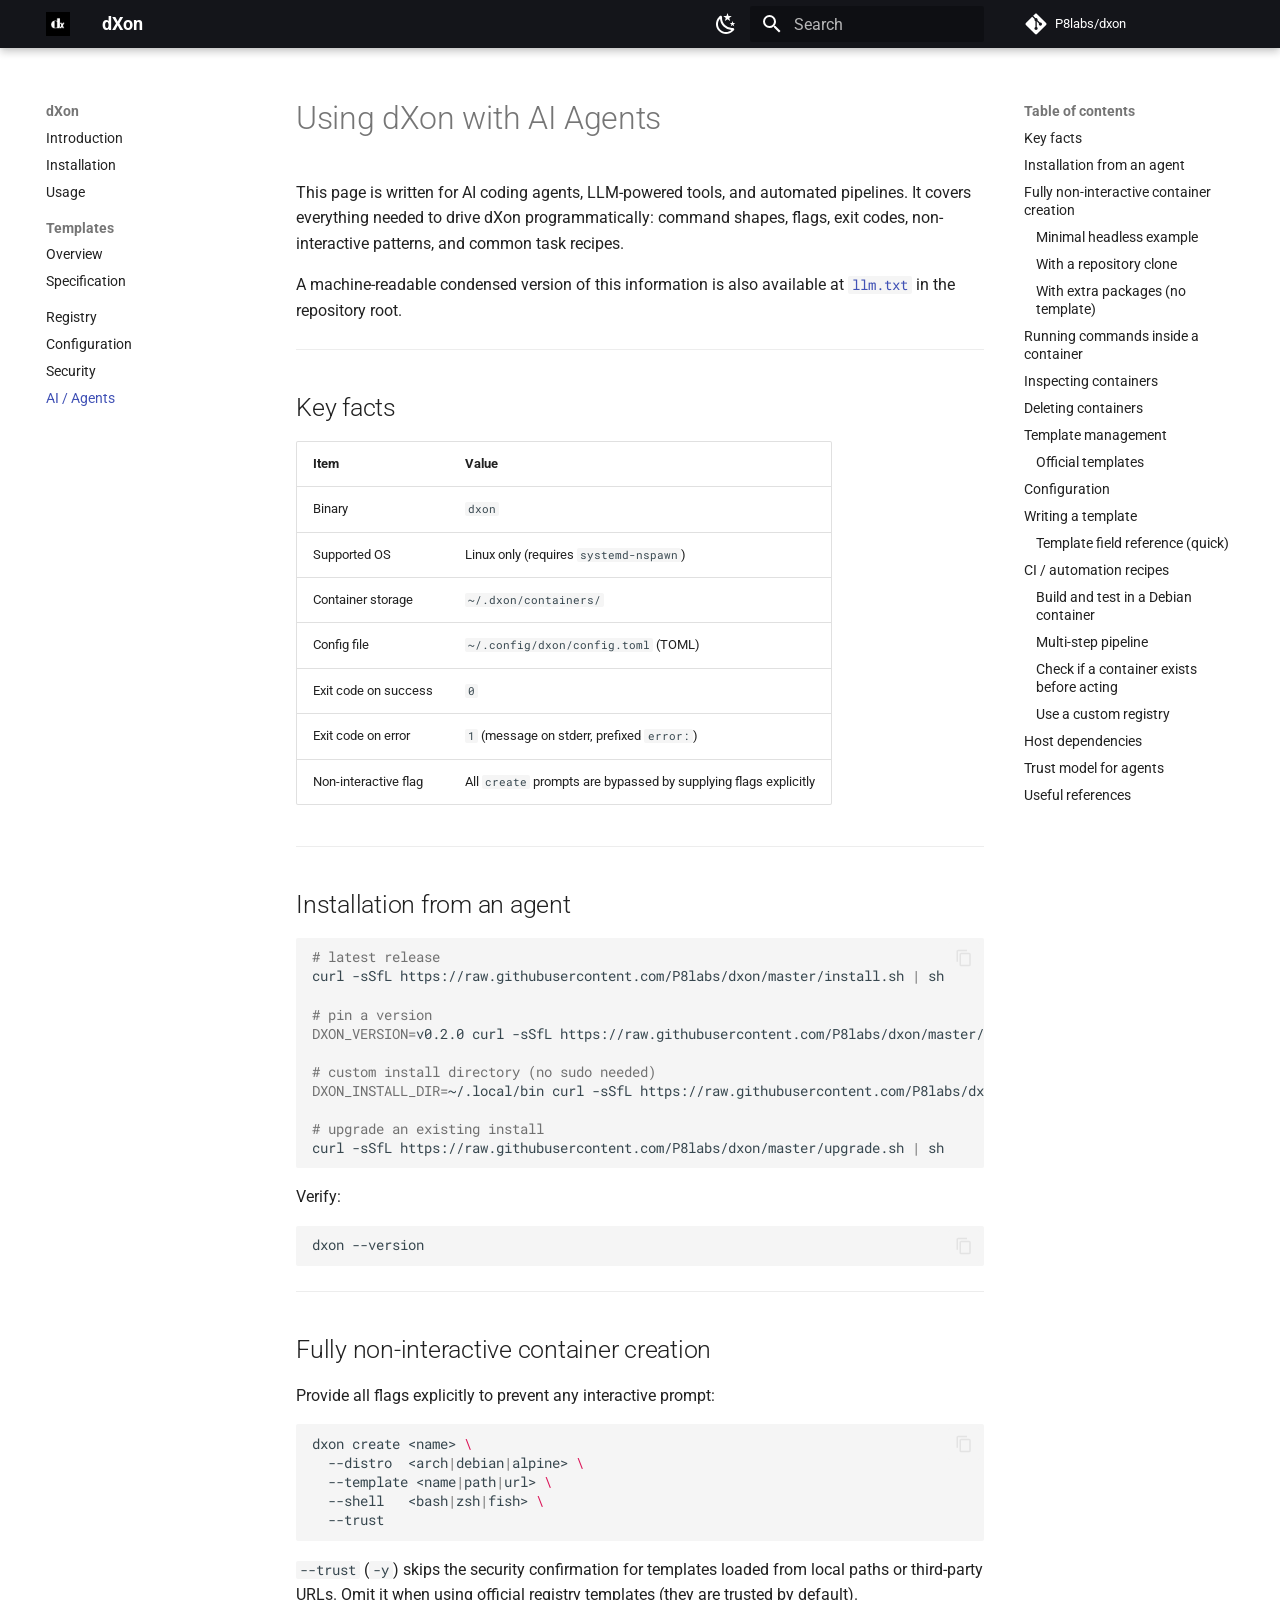
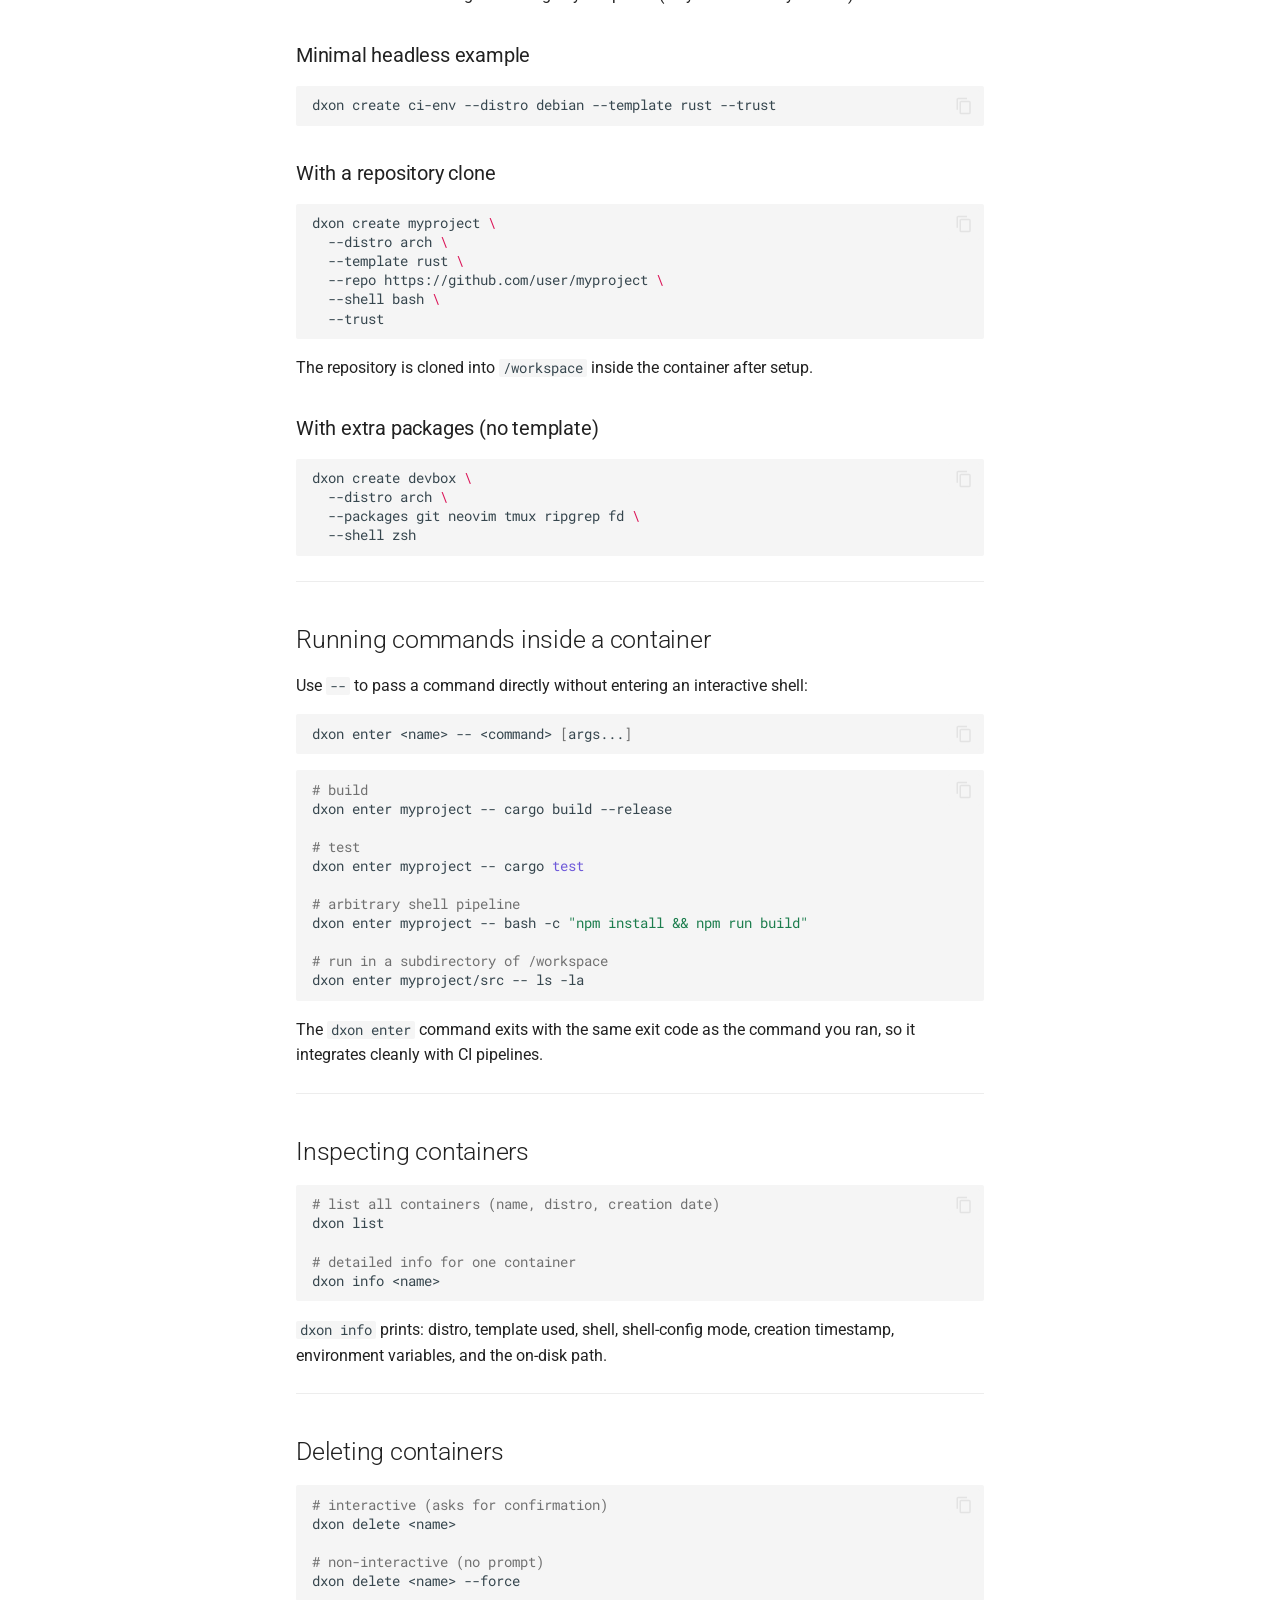
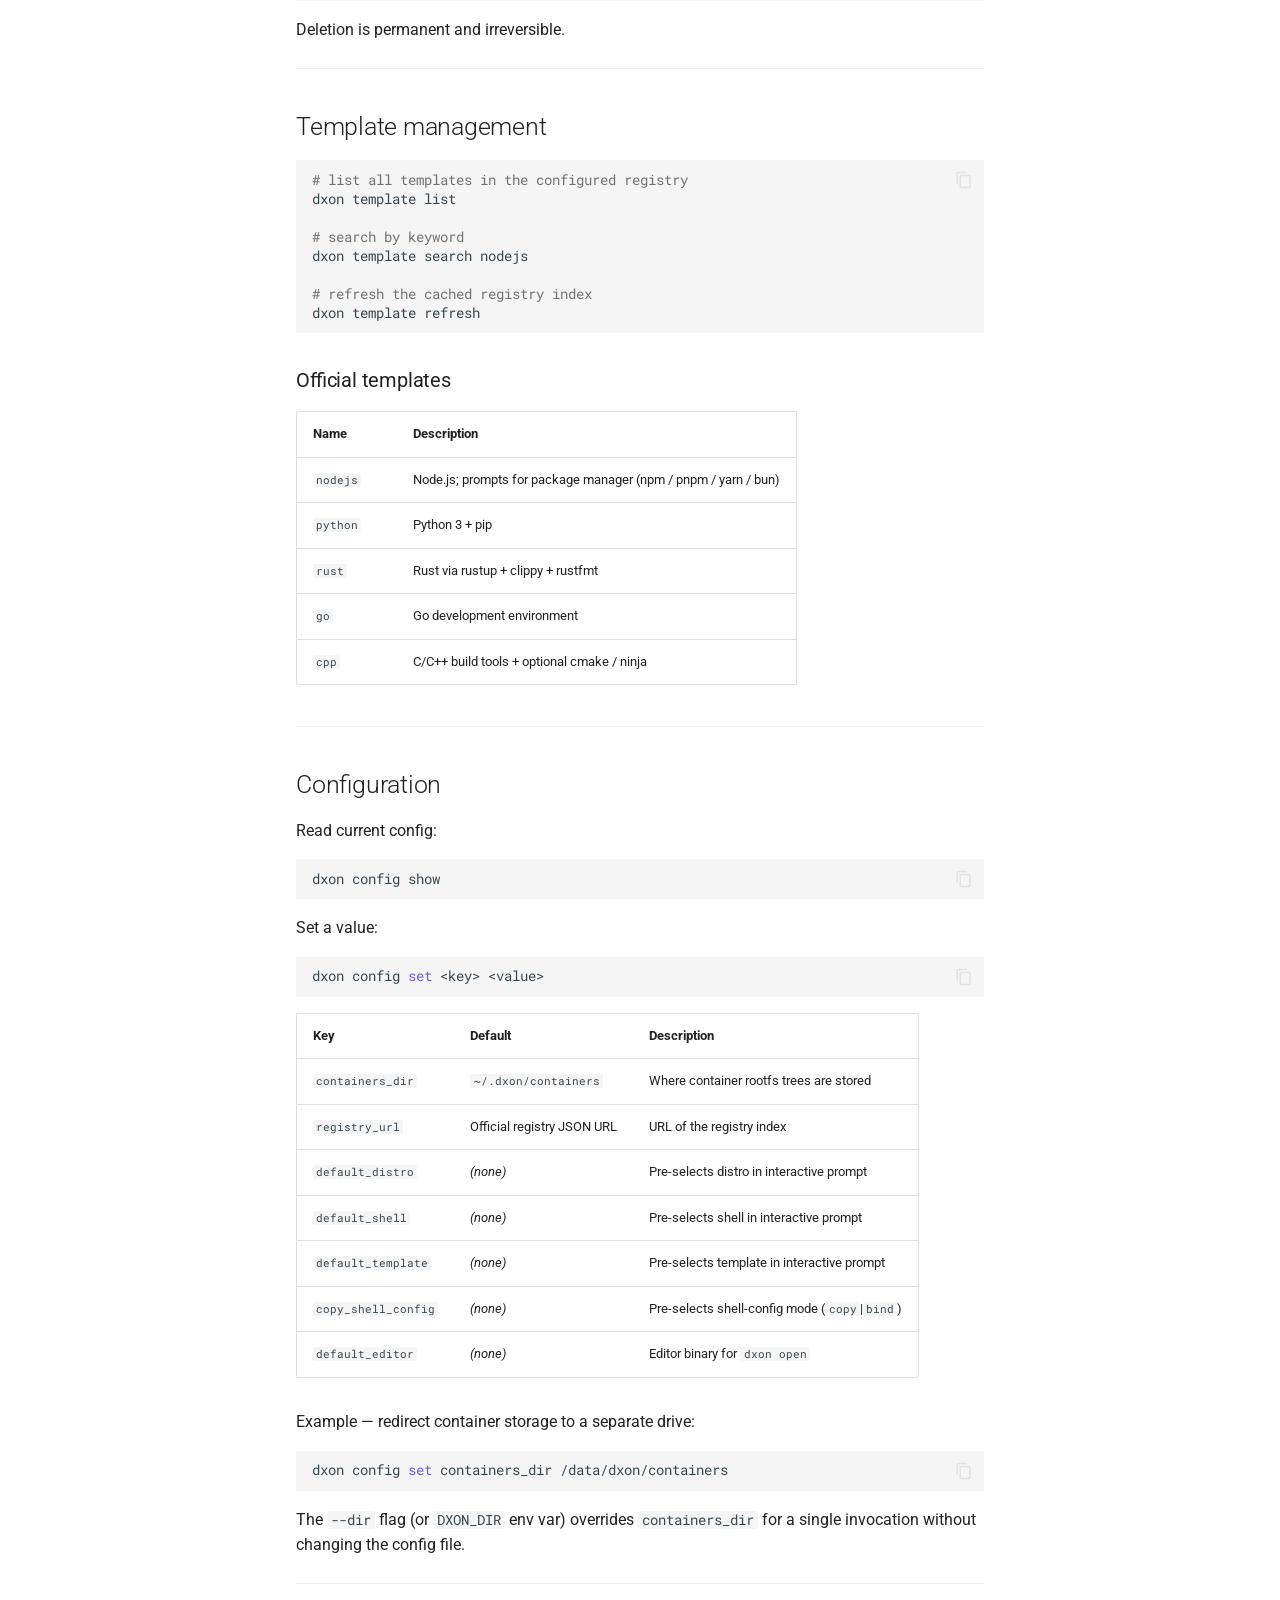
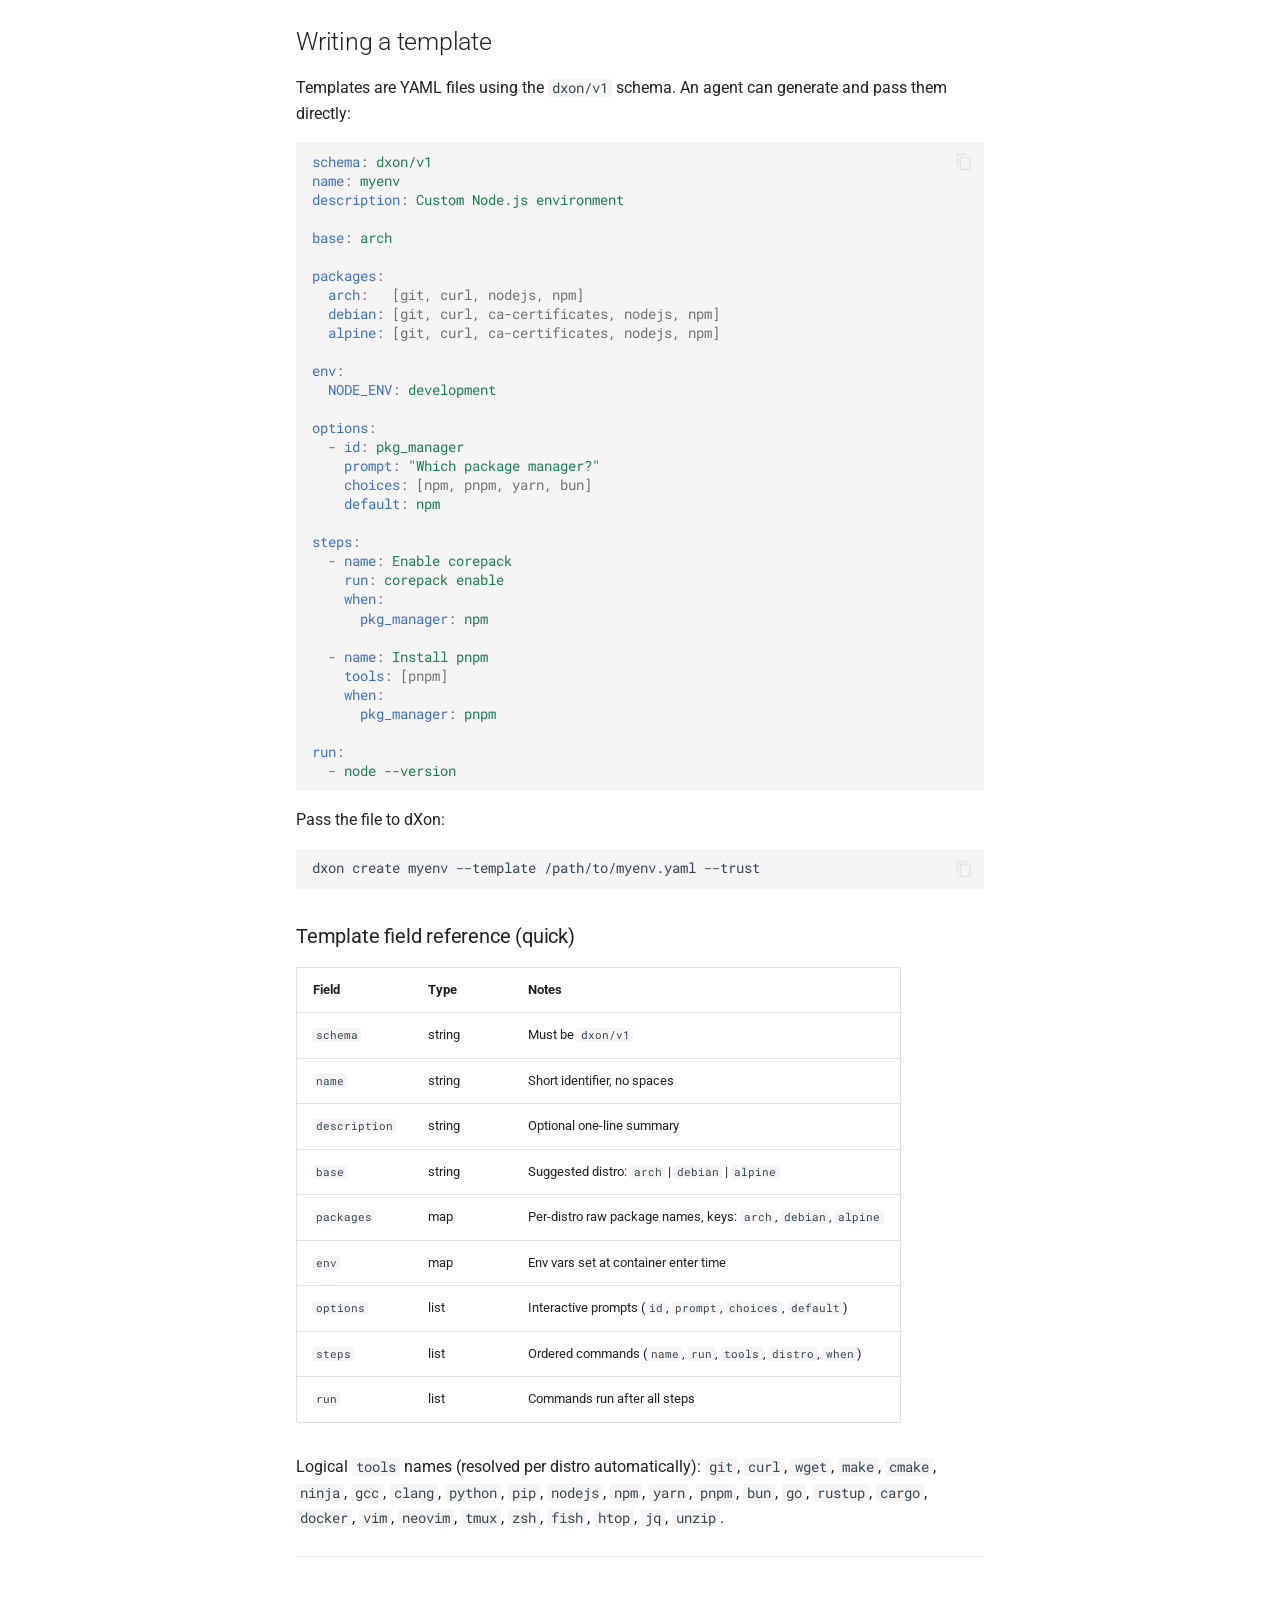
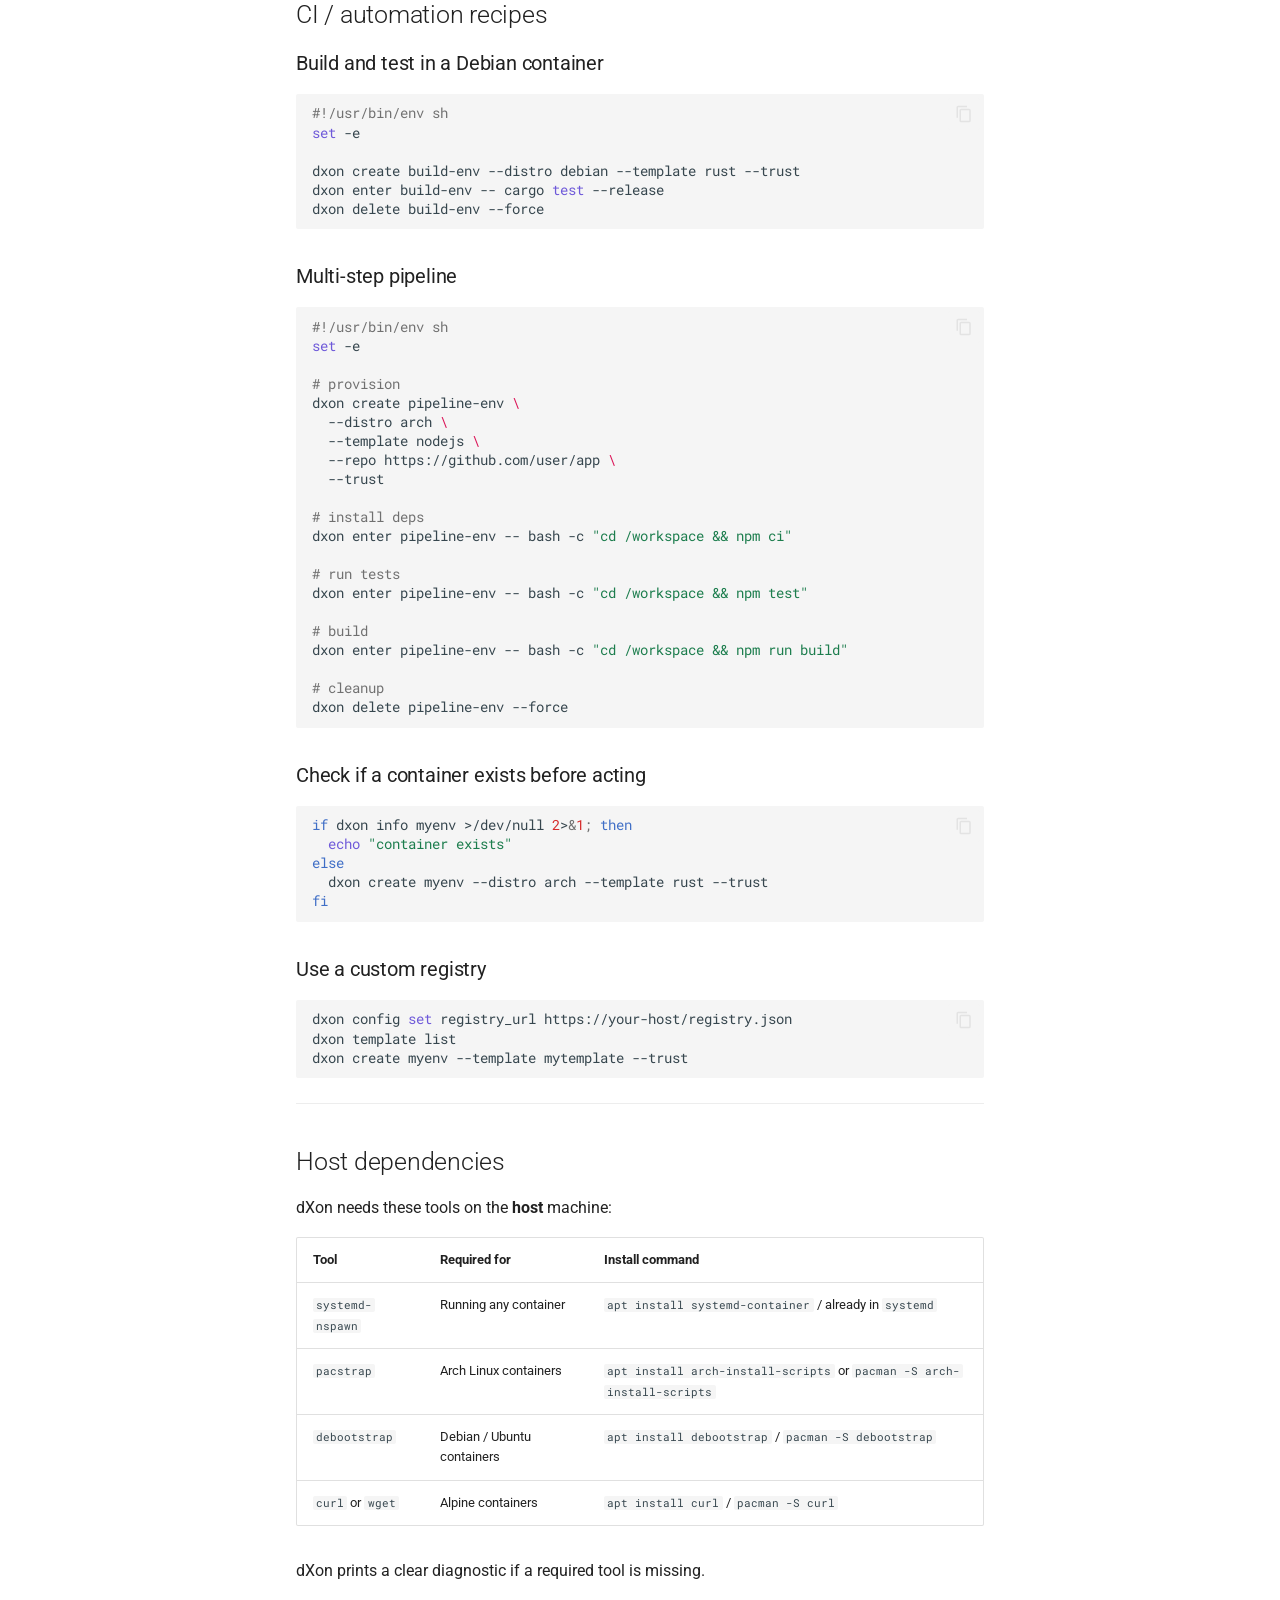
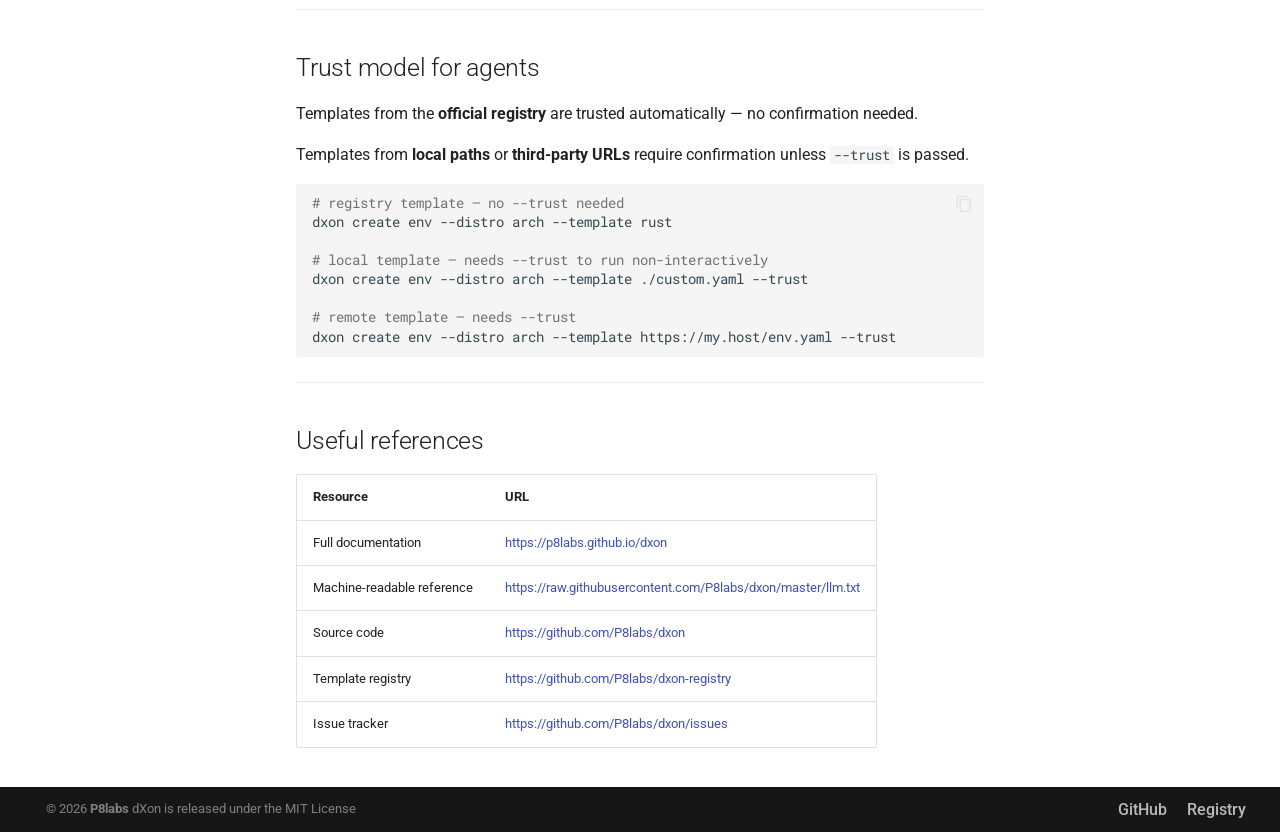
==== ai/index.html @ 7bdadeb9 "Deployed 5b98262 with MkDocs version: 1.6.0" ====
<!doctype html>
<html lang="en" class="no-js">
  <head>
    
      <meta charset="utf-8">
      <meta name="viewport" content="width=device-width,initial-scale=1">
      
        <meta name="description" content="dXon – lightweight development container manager">
      
      
      
        <link rel="canonical" href="https://p8labs.github.io/dxon/ai/">
      
      
        <link rel="prev" href="../security/">
      
      
      
        
      
      
      <link rel="icon" href="../assets/images/dxon.png">
      <meta name="generator" content="mkdocs-1.6.0, mkdocs-material-9.7.4">
    
    
      
        <title>AI / Agents - dXon</title>
      
    
    
      <link rel="stylesheet" href="../assets/stylesheets/main.484c7ddc.min.css">
      
        
        <link rel="stylesheet" href="../assets/stylesheets/palette.ab4e12ef.min.css">
      
      


    
    
      
    
    
      
        
        
        <link rel="preconnect" href="https://fonts.gstatic.com" crossorigin>
        <link rel="stylesheet" href="https://fonts.googleapis.com/css?family=Roboto:300,300i,400,400i,700,700i%7CRoboto+Mono:400,400i,700,700i&display=fallback">
        <style>:root{--md-text-font:"Roboto";--md-code-font:"Roboto Mono"}</style>
      
    
    
      <link rel="stylesheet" href="../stylesheets/extra.css">
    
    <script>__md_scope=new URL("..",location),__md_hash=e=>[...e].reduce(((e,_)=>(e<<5)-e+_.charCodeAt(0)),0),__md_get=(e,_=localStorage,t=__md_scope)=>JSON.parse(_.getItem(t.pathname+"."+e)),__md_set=(e,_,t=localStorage,a=__md_scope)=>{try{t.setItem(a.pathname+"."+e,JSON.stringify(_))}catch(e){}}</script>
    
      

    
    
  </head>
  
  
    
    
      
    
    
    
    
    <body dir="ltr" data-md-color-scheme="default" data-md-color-primary="black" data-md-color-accent="indigo">
  
    
    <input class="md-toggle" data-md-toggle="drawer" type="checkbox" id="__drawer" autocomplete="off">
    <input class="md-toggle" data-md-toggle="search" type="checkbox" id="__search" autocomplete="off">
    <label class="md-overlay" for="__drawer"></label>
    <div data-md-component="skip">
      
        
        <a href="#using-dxon-with-ai-agents" class="md-skip">
          Skip to content
        </a>
      
    </div>
    <div data-md-component="announce">
      
    </div>
    
      <div data-md-color-scheme="default" data-md-component="outdated" hidden>
        
      </div>
    
    
      

  

<header class="md-header md-header--shadow" data-md-component="header">
  <nav class="md-header__inner md-grid" aria-label="Header">
    <a href=".." title="dXon" class="md-header__button md-logo" aria-label="dXon" data-md-component="logo">
      
  <img src="../assets/images/dxon_sqr.png" alt="logo">

    </a>
    <label class="md-header__button md-icon" for="__drawer">
      
      <svg xmlns="http://www.w3.org/2000/svg" viewBox="0 0 24 24"><path d="M3 6h18v2H3zm0 5h18v2H3zm0 5h18v2H3z"/></svg>
    </label>
    <div class="md-header__title" data-md-component="header-title">
      <div class="md-header__ellipsis">
        <div class="md-header__topic">
          <span class="md-ellipsis">
            dXon
          </span>
        </div>
        <div class="md-header__topic" data-md-component="header-topic">
          <span class="md-ellipsis">
            
              AI / Agents
            
          </span>
        </div>
      </div>
    </div>
    
      
        <form class="md-header__option" data-md-component="palette">
  
    
    
    
    <input class="md-option" data-md-color-media="" data-md-color-scheme="default" data-md-color-primary="black" data-md-color-accent="indigo"  aria-label="Switch to dark mode"  type="radio" name="__palette" id="__palette_0">
    
      <label class="md-header__button md-icon" title="Switch to dark mode" for="__palette_1" hidden>
        <svg xmlns="http://www.w3.org/2000/svg" viewBox="0 0 24 24"><path d="m17.75 4.09-2.53 1.94.91 3.06-2.63-1.81-2.63 1.81.91-3.06-2.53-1.94L12.44 4l1.06-3 1.06 3zm3.5 6.91-1.64 1.25.59 1.98-1.7-1.17-1.7 1.17.59-1.98L15.75 11l2.06-.05L18.5 9l.69 1.95zm-2.28 4.95c.83-.08 1.72 1.1 1.19 1.85-.32.45-.66.87-1.08 1.27C15.17 23 8.84 23 4.94 19.07c-3.91-3.9-3.91-10.24 0-14.14.4-.4.82-.76 1.27-1.08.75-.53 1.93.36 1.85 1.19-.27 2.86.69 5.83 2.89 8.02a9.96 9.96 0 0 0 8.02 2.89m-1.64 2.02a12.08 12.08 0 0 1-7.8-3.47c-2.17-2.19-3.33-5-3.49-7.82-2.81 3.14-2.7 7.96.31 10.98 3.02 3.01 7.84 3.12 10.98.31"/></svg>
      </label>
    
  
    
    
    
    <input class="md-option" data-md-color-media="" data-md-color-scheme="slate" data-md-color-primary="black" data-md-color-accent="indigo"  aria-label="Switch to light mode"  type="radio" name="__palette" id="__palette_1">
    
      <label class="md-header__button md-icon" title="Switch to light mode" for="__palette_0" hidden>
        <svg xmlns="http://www.w3.org/2000/svg" viewBox="0 0 24 24"><path d="M12 7a5 5 0 0 1 5 5 5 5 0 0 1-5 5 5 5 0 0 1-5-5 5 5 0 0 1 5-5m0 2a3 3 0 0 0-3 3 3 3 0 0 0 3 3 3 3 0 0 0 3-3 3 3 0 0 0-3-3m0-7 2.39 3.42C13.65 5.15 12.84 5 12 5s-1.65.15-2.39.42zM3.34 7l4.16-.35A7.2 7.2 0 0 0 5.94 8.5c-.44.74-.69 1.5-.83 2.29zm.02 10 1.76-3.77a7.131 7.131 0 0 0 2.38 4.14zM20.65 7l-1.77 3.79a7.02 7.02 0 0 0-2.38-4.15zm-.01 10-4.14.36c.59-.51 1.12-1.14 1.54-1.86.42-.73.69-1.5.83-2.29zM12 22l-2.41-3.44c.74.27 1.55.44 2.41.44.82 0 1.63-.17 2.37-.44z"/></svg>
      </label>
    
  
</form>
      
    
    
      <script>var palette=__md_get("__palette");if(palette&&palette.color){if("(prefers-color-scheme)"===palette.color.media){var media=matchMedia("(prefers-color-scheme: light)"),input=document.querySelector(media.matches?"[data-md-color-media='(prefers-color-scheme: light)']":"[data-md-color-media='(prefers-color-scheme: dark)']");palette.color.media=input.getAttribute("data-md-color-media"),palette.color.scheme=input.getAttribute("data-md-color-scheme"),palette.color.primary=input.getAttribute("data-md-color-primary"),palette.color.accent=input.getAttribute("data-md-color-accent")}for(var[key,value]of Object.entries(palette.color))document.body.setAttribute("data-md-color-"+key,value)}</script>
    
    
    
      
      
        <label class="md-header__button md-icon" for="__search">
          
          <svg xmlns="http://www.w3.org/2000/svg" viewBox="0 0 24 24"><path d="M9.5 3A6.5 6.5 0 0 1 16 9.5c0 1.61-.59 3.09-1.56 4.23l.27.27h.79l5 5-1.5 1.5-5-5v-.79l-.27-.27A6.52 6.52 0 0 1 9.5 16 6.5 6.5 0 0 1 3 9.5 6.5 6.5 0 0 1 9.5 3m0 2C7 5 5 7 5 9.5S7 14 9.5 14 14 12 14 9.5 12 5 9.5 5"/></svg>
        </label>
        <div class="md-search" data-md-component="search" role="dialog">
  <label class="md-search__overlay" for="__search"></label>
  <div class="md-search__inner" role="search">
    <form class="md-search__form" name="search">
      <input type="text" class="md-search__input" name="query" aria-label="Search" placeholder="Search" autocapitalize="off" autocorrect="off" autocomplete="off" spellcheck="false" data-md-component="search-query" required>
      <label class="md-search__icon md-icon" for="__search">
        
        <svg xmlns="http://www.w3.org/2000/svg" viewBox="0 0 24 24"><path d="M9.5 3A6.5 6.5 0 0 1 16 9.5c0 1.61-.59 3.09-1.56 4.23l.27.27h.79l5 5-1.5 1.5-5-5v-.79l-.27-.27A6.52 6.52 0 0 1 9.5 16 6.5 6.5 0 0 1 3 9.5 6.5 6.5 0 0 1 9.5 3m0 2C7 5 5 7 5 9.5S7 14 9.5 14 14 12 14 9.5 12 5 9.5 5"/></svg>
        
        <svg xmlns="http://www.w3.org/2000/svg" viewBox="0 0 24 24"><path d="M20 11v2H8l5.5 5.5-1.42 1.42L4.16 12l7.92-7.92L13.5 5.5 8 11z"/></svg>
      </label>
      <nav class="md-search__options" aria-label="Search">
        
          <a href="javascript:void(0)" class="md-search__icon md-icon" title="Share" aria-label="Share" data-clipboard data-clipboard-text="" data-md-component="search-share" tabindex="-1">
            
            <svg xmlns="http://www.w3.org/2000/svg" viewBox="0 0 24 24"><path d="M18 16.08c-.76 0-1.44.3-1.96.77L8.91 12.7c.05-.23.09-.46.09-.7s-.04-.47-.09-.7l7.05-4.11c.54.5 1.25.81 2.04.81a3 3 0 0 0 3-3 3 3 0 0 0-3-3 3 3 0 0 0-3 3c0 .24.04.47.09.7L8.04 9.81C7.5 9.31 6.79 9 6 9a3 3 0 0 0-3 3 3 3 0 0 0 3 3c.79 0 1.5-.31 2.04-.81l7.12 4.15c-.05.21-.08.43-.08.66 0 1.61 1.31 2.91 2.92 2.91s2.92-1.3 2.92-2.91A2.92 2.92 0 0 0 18 16.08"/></svg>
          </a>
        
        <button type="reset" class="md-search__icon md-icon" title="Clear" aria-label="Clear" tabindex="-1">
          
          <svg xmlns="http://www.w3.org/2000/svg" viewBox="0 0 24 24"><path d="M19 6.41 17.59 5 12 10.59 6.41 5 5 6.41 10.59 12 5 17.59 6.41 19 12 13.41 17.59 19 19 17.59 13.41 12z"/></svg>
        </button>
      </nav>
      
    </form>
    <div class="md-search__output">
      <div class="md-search__scrollwrap" tabindex="0" data-md-scrollfix>
        <div class="md-search-result" data-md-component="search-result">
          <div class="md-search-result__meta">
            Initializing search
          </div>
          <ol class="md-search-result__list" role="presentation"></ol>
        </div>
      </div>
    </div>
  </div>
</div>
      
    
    
      <div class="md-header__source">
        <a href="https://github.com/P8labs/dxon" title="Go to repository" class="md-source" data-md-component="source">
  <div class="md-source__icon md-icon">
    
    <svg xmlns="http://www.w3.org/2000/svg" viewBox="0 0 448 512"><!--! Font Awesome Free 7.1.0 by @fontawesome - https://fontawesome.com License - https://fontawesome.com/license/free (Icons: CC BY 4.0, Fonts: SIL OFL 1.1, Code: MIT License) Copyright 2025 Fonticons, Inc.--><path d="M439.6 236.1 244 40.5c-5.4-5.5-12.8-8.5-20.4-8.5s-15 3-20.4 8.4L162.5 81l51.5 51.5c27.1-9.1 52.7 16.8 43.4 43.7l49.7 49.7c34.2-11.8 61.2 31 35.5 56.7-26.5 26.5-70.2-2.9-56-37.3L240.3 199v121.9c25.3 12.5 22.3 41.8 9.1 55-6.4 6.4-15.2 10.1-24.3 10.1s-17.8-3.6-24.3-10.1c-17.6-17.6-11.1-46.9 11.2-56v-123c-20.8-8.5-24.6-30.7-18.6-45L142.6 101 8.5 235.1C3 240.6 0 247.9 0 255.5s3 15 8.5 20.4l195.6 195.7c5.4 5.4 12.7 8.4 20.4 8.4s15-3 20.4-8.4l194.7-194.7c5.4-5.4 8.4-12.8 8.4-20.4s-3-15-8.4-20.4"/></svg>
  </div>
  <div class="md-source__repository">
    P8labs/dxon
  </div>
</a>
      </div>
    
  </nav>
  
</header>
    
    <div class="md-container" data-md-component="container">
      
      
        
          
        
      
      <main class="md-main" data-md-component="main">
        <div class="md-main__inner md-grid">
          
            
              
              <div class="md-sidebar md-sidebar--primary" data-md-component="sidebar" data-md-type="navigation" >
                <div class="md-sidebar__scrollwrap">
                  <div class="md-sidebar__inner">
                    



<nav class="md-nav md-nav--primary" aria-label="Navigation" data-md-level="0">
  <label class="md-nav__title" for="__drawer">
    <a href=".." title="dXon" class="md-nav__button md-logo" aria-label="dXon" data-md-component="logo">
      
  <img src="../assets/images/dxon_sqr.png" alt="logo">

    </a>
    dXon
  </label>
  
    <div class="md-nav__source">
      <a href="https://github.com/P8labs/dxon" title="Go to repository" class="md-source" data-md-component="source">
  <div class="md-source__icon md-icon">
    
    <svg xmlns="http://www.w3.org/2000/svg" viewBox="0 0 448 512"><!--! Font Awesome Free 7.1.0 by @fontawesome - https://fontawesome.com License - https://fontawesome.com/license/free (Icons: CC BY 4.0, Fonts: SIL OFL 1.1, Code: MIT License) Copyright 2025 Fonticons, Inc.--><path d="M439.6 236.1 244 40.5c-5.4-5.5-12.8-8.5-20.4-8.5s-15 3-20.4 8.4L162.5 81l51.5 51.5c27.1-9.1 52.7 16.8 43.4 43.7l49.7 49.7c34.2-11.8 61.2 31 35.5 56.7-26.5 26.5-70.2-2.9-56-37.3L240.3 199v121.9c25.3 12.5 22.3 41.8 9.1 55-6.4 6.4-15.2 10.1-24.3 10.1s-17.8-3.6-24.3-10.1c-17.6-17.6-11.1-46.9 11.2-56v-123c-20.8-8.5-24.6-30.7-18.6-45L142.6 101 8.5 235.1C3 240.6 0 247.9 0 255.5s3 15 8.5 20.4l195.6 195.7c5.4 5.4 12.7 8.4 20.4 8.4s15-3 20.4-8.4l194.7-194.7c5.4-5.4 8.4-12.8 8.4-20.4s-3-15-8.4-20.4"/></svg>
  </div>
  <div class="md-source__repository">
    P8labs/dxon
  </div>
</a>
    </div>
  
  <ul class="md-nav__list" data-md-scrollfix>
    
      
      
  
  
  
  
    <li class="md-nav__item">
      <a href=".." class="md-nav__link">
        
  
  
  <span class="md-ellipsis">
    
  
    Introduction
  

    
  </span>
  
  

      </a>
    </li>
  

    
      
      
  
  
  
  
    <li class="md-nav__item">
      <a href="../installation/" class="md-nav__link">
        
  
  
  <span class="md-ellipsis">
    
  
    Installation
  

    
  </span>
  
  

      </a>
    </li>
  

    
      
      
  
  
  
  
    <li class="md-nav__item">
      <a href="../usage/" class="md-nav__link">
        
  
  
  <span class="md-ellipsis">
    
  
    Usage
  

    
  </span>
  
  

      </a>
    </li>
  

    
      
      
  
  
  
  
    
    
    
    
      
        
        
      
    
    
    <li class="md-nav__item md-nav__item--section md-nav__item--nested">
      
        
        
        <input class="md-nav__toggle md-toggle " type="checkbox" id="__nav_4" >
        
          
          <label class="md-nav__link" for="__nav_4" id="__nav_4_label" tabindex="">
            
  
  
  <span class="md-ellipsis">
    
  
    Templates
  

    
  </span>
  
  

            <span class="md-nav__icon md-icon"></span>
          </label>
        
        <nav class="md-nav" data-md-level="1" aria-labelledby="__nav_4_label" aria-expanded="false">
          <label class="md-nav__title" for="__nav_4">
            <span class="md-nav__icon md-icon"></span>
            
  
    Templates
  

          </label>
          <ul class="md-nav__list" data-md-scrollfix>
            
              
                
  
  
  
  
    <li class="md-nav__item">
      <a href="../templates/" class="md-nav__link">
        
  
  
  <span class="md-ellipsis">
    
  
    Overview
  

    
  </span>
  
  

      </a>
    </li>
  

              
            
              
                
  
  
  
  
    <li class="md-nav__item">
      <a href="../template-spec/" class="md-nav__link">
        
  
  
  <span class="md-ellipsis">
    
  
    Specification
  

    
  </span>
  
  

      </a>
    </li>
  

              
            
          </ul>
        </nav>
      
    </li>
  

    
      
      
  
  
  
  
    <li class="md-nav__item">
      <a href="../registry/" class="md-nav__link">
        
  
  
  <span class="md-ellipsis">
    
  
    Registry
  

    
  </span>
  
  

      </a>
    </li>
  

    
      
      
  
  
  
  
    <li class="md-nav__item">
      <a href="../configuration/" class="md-nav__link">
        
  
  
  <span class="md-ellipsis">
    
  
    Configuration
  

    
  </span>
  
  

      </a>
    </li>
  

    
      
      
  
  
  
  
    <li class="md-nav__item">
      <a href="../security/" class="md-nav__link">
        
  
  
  <span class="md-ellipsis">
    
  
    Security
  

    
  </span>
  
  

      </a>
    </li>
  

    
      
      
  
  
    
  
  
  
    <li class="md-nav__item md-nav__item--active">
      
      <input class="md-nav__toggle md-toggle" type="checkbox" id="__toc">
      
      
        
      
      
        <label class="md-nav__link md-nav__link--active" for="__toc">
          
  
  
  <span class="md-ellipsis">
    
  
    AI / Agents
  

    
  </span>
  
  

          <span class="md-nav__icon md-icon"></span>
        </label>
      
      <a href="./" class="md-nav__link md-nav__link--active">
        
  
  
  <span class="md-ellipsis">
    
  
    AI / Agents
  

    
  </span>
  
  

      </a>
      
        

<nav class="md-nav md-nav--secondary" aria-label="Table of contents">
  
  
  
    
  
  
    <label class="md-nav__title" for="__toc">
      <span class="md-nav__icon md-icon"></span>
      Table of contents
    </label>
    <ul class="md-nav__list" data-md-component="toc" data-md-scrollfix>
      
        <li class="md-nav__item">
  <a href="#key-facts" class="md-nav__link">
    <span class="md-ellipsis">
      
        Key facts
      
    </span>
  </a>
  
</li>
      
        <li class="md-nav__item">
  <a href="#installation-from-an-agent" class="md-nav__link">
    <span class="md-ellipsis">
      
        Installation from an agent
      
    </span>
  </a>
  
</li>
      
        <li class="md-nav__item">
  <a href="#fully-non-interactive-container-creation" class="md-nav__link">
    <span class="md-ellipsis">
      
        Fully non-interactive container creation
      
    </span>
  </a>
  
    <nav class="md-nav" aria-label="Fully non-interactive container creation">
      <ul class="md-nav__list">
        
          <li class="md-nav__item">
  <a href="#minimal-headless-example" class="md-nav__link">
    <span class="md-ellipsis">
      
        Minimal headless example
      
    </span>
  </a>
  
</li>
        
          <li class="md-nav__item">
  <a href="#with-a-repository-clone" class="md-nav__link">
    <span class="md-ellipsis">
      
        With a repository clone
      
    </span>
  </a>
  
</li>
        
          <li class="md-nav__item">
  <a href="#with-extra-packages-no-template" class="md-nav__link">
    <span class="md-ellipsis">
      
        With extra packages (no template)
      
    </span>
  </a>
  
</li>
        
      </ul>
    </nav>
  
</li>
      
        <li class="md-nav__item">
  <a href="#running-commands-inside-a-container" class="md-nav__link">
    <span class="md-ellipsis">
      
        Running commands inside a container
      
    </span>
  </a>
  
</li>
      
        <li class="md-nav__item">
  <a href="#inspecting-containers" class="md-nav__link">
    <span class="md-ellipsis">
      
        Inspecting containers
      
    </span>
  </a>
  
</li>
      
        <li class="md-nav__item">
  <a href="#deleting-containers" class="md-nav__link">
    <span class="md-ellipsis">
      
        Deleting containers
      
    </span>
  </a>
  
</li>
      
        <li class="md-nav__item">
  <a href="#template-management" class="md-nav__link">
    <span class="md-ellipsis">
      
        Template management
      
    </span>
  </a>
  
    <nav class="md-nav" aria-label="Template management">
      <ul class="md-nav__list">
        
          <li class="md-nav__item">
  <a href="#official-templates" class="md-nav__link">
    <span class="md-ellipsis">
      
        Official templates
      
    </span>
  </a>
  
</li>
        
      </ul>
    </nav>
  
</li>
      
        <li class="md-nav__item">
  <a href="#configuration" class="md-nav__link">
    <span class="md-ellipsis">
      
        Configuration
      
    </span>
  </a>
  
</li>
      
        <li class="md-nav__item">
  <a href="#writing-a-template" class="md-nav__link">
    <span class="md-ellipsis">
      
        Writing a template
      
    </span>
  </a>
  
    <nav class="md-nav" aria-label="Writing a template">
      <ul class="md-nav__list">
        
          <li class="md-nav__item">
  <a href="#template-field-reference-quick" class="md-nav__link">
    <span class="md-ellipsis">
      
        Template field reference (quick)
      
    </span>
  </a>
  
</li>
        
      </ul>
    </nav>
  
</li>
      
        <li class="md-nav__item">
  <a href="#ci-automation-recipes" class="md-nav__link">
    <span class="md-ellipsis">
      
        CI / automation recipes
      
    </span>
  </a>
  
    <nav class="md-nav" aria-label="CI / automation recipes">
      <ul class="md-nav__list">
        
          <li class="md-nav__item">
  <a href="#build-and-test-in-a-debian-container" class="md-nav__link">
    <span class="md-ellipsis">
      
        Build and test in a Debian container
      
    </span>
  </a>
  
</li>
        
          <li class="md-nav__item">
  <a href="#multi-step-pipeline" class="md-nav__link">
    <span class="md-ellipsis">
      
        Multi-step pipeline
      
    </span>
  </a>
  
</li>
        
          <li class="md-nav__item">
  <a href="#check-if-a-container-exists-before-acting" class="md-nav__link">
    <span class="md-ellipsis">
      
        Check if a container exists before acting
      
    </span>
  </a>
  
</li>
        
          <li class="md-nav__item">
  <a href="#use-a-custom-registry" class="md-nav__link">
    <span class="md-ellipsis">
      
        Use a custom registry
      
    </span>
  </a>
  
</li>
        
      </ul>
    </nav>
  
</li>
      
        <li class="md-nav__item">
  <a href="#host-dependencies" class="md-nav__link">
    <span class="md-ellipsis">
      
        Host dependencies
      
    </span>
  </a>
  
</li>
      
        <li class="md-nav__item">
  <a href="#trust-model-for-agents" class="md-nav__link">
    <span class="md-ellipsis">
      
        Trust model for agents
      
    </span>
  </a>
  
</li>
      
        <li class="md-nav__item">
  <a href="#useful-references" class="md-nav__link">
    <span class="md-ellipsis">
      
        Useful references
      
    </span>
  </a>
  
</li>
      
    </ul>
  
</nav>
      
    </li>
  

    
  </ul>
</nav>
                  </div>
                </div>
              </div>
            
            
              
              <div class="md-sidebar md-sidebar--secondary" data-md-component="sidebar" data-md-type="toc" >
                <div class="md-sidebar__scrollwrap">
                  <div class="md-sidebar__inner">
                    

<nav class="md-nav md-nav--secondary" aria-label="Table of contents">
  
  
  
    
  
  
    <label class="md-nav__title" for="__toc">
      <span class="md-nav__icon md-icon"></span>
      Table of contents
    </label>
    <ul class="md-nav__list" data-md-component="toc" data-md-scrollfix>
      
        <li class="md-nav__item">
  <a href="#key-facts" class="md-nav__link">
    <span class="md-ellipsis">
      
        Key facts
      
    </span>
  </a>
  
</li>
      
        <li class="md-nav__item">
  <a href="#installation-from-an-agent" class="md-nav__link">
    <span class="md-ellipsis">
      
        Installation from an agent
      
    </span>
  </a>
  
</li>
      
        <li class="md-nav__item">
  <a href="#fully-non-interactive-container-creation" class="md-nav__link">
    <span class="md-ellipsis">
      
        Fully non-interactive container creation
      
    </span>
  </a>
  
    <nav class="md-nav" aria-label="Fully non-interactive container creation">
      <ul class="md-nav__list">
        
          <li class="md-nav__item">
  <a href="#minimal-headless-example" class="md-nav__link">
    <span class="md-ellipsis">
      
        Minimal headless example
      
    </span>
  </a>
  
</li>
        
          <li class="md-nav__item">
  <a href="#with-a-repository-clone" class="md-nav__link">
    <span class="md-ellipsis">
      
        With a repository clone
      
    </span>
  </a>
  
</li>
        
          <li class="md-nav__item">
  <a href="#with-extra-packages-no-template" class="md-nav__link">
    <span class="md-ellipsis">
      
        With extra packages (no template)
      
    </span>
  </a>
  
</li>
        
      </ul>
    </nav>
  
</li>
      
        <li class="md-nav__item">
  <a href="#running-commands-inside-a-container" class="md-nav__link">
    <span class="md-ellipsis">
      
        Running commands inside a container
      
    </span>
  </a>
  
</li>
      
        <li class="md-nav__item">
  <a href="#inspecting-containers" class="md-nav__link">
    <span class="md-ellipsis">
      
        Inspecting containers
      
    </span>
  </a>
  
</li>
      
        <li class="md-nav__item">
  <a href="#deleting-containers" class="md-nav__link">
    <span class="md-ellipsis">
      
        Deleting containers
      
    </span>
  </a>
  
</li>
      
        <li class="md-nav__item">
  <a href="#template-management" class="md-nav__link">
    <span class="md-ellipsis">
      
        Template management
      
    </span>
  </a>
  
    <nav class="md-nav" aria-label="Template management">
      <ul class="md-nav__list">
        
          <li class="md-nav__item">
  <a href="#official-templates" class="md-nav__link">
    <span class="md-ellipsis">
      
        Official templates
      
    </span>
  </a>
  
</li>
        
      </ul>
    </nav>
  
</li>
      
        <li class="md-nav__item">
  <a href="#configuration" class="md-nav__link">
    <span class="md-ellipsis">
      
        Configuration
      
    </span>
  </a>
  
</li>
      
        <li class="md-nav__item">
  <a href="#writing-a-template" class="md-nav__link">
    <span class="md-ellipsis">
      
        Writing a template
      
    </span>
  </a>
  
    <nav class="md-nav" aria-label="Writing a template">
      <ul class="md-nav__list">
        
          <li class="md-nav__item">
  <a href="#template-field-reference-quick" class="md-nav__link">
    <span class="md-ellipsis">
      
        Template field reference (quick)
      
    </span>
  </a>
  
</li>
        
      </ul>
    </nav>
  
</li>
      
        <li class="md-nav__item">
  <a href="#ci-automation-recipes" class="md-nav__link">
    <span class="md-ellipsis">
      
        CI / automation recipes
      
    </span>
  </a>
  
    <nav class="md-nav" aria-label="CI / automation recipes">
      <ul class="md-nav__list">
        
          <li class="md-nav__item">
  <a href="#build-and-test-in-a-debian-container" class="md-nav__link">
    <span class="md-ellipsis">
      
        Build and test in a Debian container
      
    </span>
  </a>
  
</li>
        
          <li class="md-nav__item">
  <a href="#multi-step-pipeline" class="md-nav__link">
    <span class="md-ellipsis">
      
        Multi-step pipeline
      
    </span>
  </a>
  
</li>
        
          <li class="md-nav__item">
  <a href="#check-if-a-container-exists-before-acting" class="md-nav__link">
    <span class="md-ellipsis">
      
        Check if a container exists before acting
      
    </span>
  </a>
  
</li>
        
          <li class="md-nav__item">
  <a href="#use-a-custom-registry" class="md-nav__link">
    <span class="md-ellipsis">
      
        Use a custom registry
      
    </span>
  </a>
  
</li>
        
      </ul>
    </nav>
  
</li>
      
        <li class="md-nav__item">
  <a href="#host-dependencies" class="md-nav__link">
    <span class="md-ellipsis">
      
        Host dependencies
      
    </span>
  </a>
  
</li>
      
        <li class="md-nav__item">
  <a href="#trust-model-for-agents" class="md-nav__link">
    <span class="md-ellipsis">
      
        Trust model for agents
      
    </span>
  </a>
  
</li>
      
        <li class="md-nav__item">
  <a href="#useful-references" class="md-nav__link">
    <span class="md-ellipsis">
      
        Useful references
      
    </span>
  </a>
  
</li>
      
    </ul>
  
</nav>
                  </div>
                </div>
              </div>
            
          
          
            <div class="md-content" data-md-component="content">
              
              <article class="md-content__inner md-typeset">
                
                  


  
  


<h1 id="using-dxon-with-ai-agents">Using dXon with AI Agents<a class="headerlink" href="#using-dxon-with-ai-agents" title="Permanent link">&para;</a></h1>
<p>This page is written for AI coding agents, LLM-powered tools, and automated pipelines. It covers everything needed to drive dXon programmatically: command shapes, flags, exit codes, non-interactive patterns, and common task recipes.</p>
<p>A machine-readable condensed version of this information is also available at <a href="https://raw.githubusercontent.com/P8labs/dxon/master/llm.txt"><code>llm.txt</code></a> in the repository root.</p>
<hr />
<h2 id="key-facts">Key facts<a class="headerlink" href="#key-facts" title="Permanent link">&para;</a></h2>
<table>
<thead>
<tr>
<th>Item</th>
<th>Value</th>
</tr>
</thead>
<tbody>
<tr>
<td>Binary</td>
<td><code>dxon</code></td>
</tr>
<tr>
<td>Supported OS</td>
<td>Linux only (requires <code>systemd-nspawn</code>)</td>
</tr>
<tr>
<td>Container storage</td>
<td><code>~/.dxon/containers/</code></td>
</tr>
<tr>
<td>Config file</td>
<td><code>~/.config/dxon/config.toml</code> (TOML)</td>
</tr>
<tr>
<td>Exit code on success</td>
<td><code>0</code></td>
</tr>
<tr>
<td>Exit code on error</td>
<td><code>1</code> (message on stderr, prefixed <code>error:</code>)</td>
</tr>
<tr>
<td>Non-interactive flag</td>
<td>All <code>create</code> prompts are bypassed by supplying flags explicitly</td>
</tr>
</tbody>
</table>
<hr />
<h2 id="installation-from-an-agent">Installation from an agent<a class="headerlink" href="#installation-from-an-agent" title="Permanent link">&para;</a></h2>
<div class="highlight"><pre><span></span><code><a id="__codelineno-0-1" name="__codelineno-0-1" href="#__codelineno-0-1"></a><span class="c1"># latest release</span>
<a id="__codelineno-0-2" name="__codelineno-0-2" href="#__codelineno-0-2"></a>curl<span class="w"> </span>-sSfL<span class="w"> </span>https://raw.githubusercontent.com/P8labs/dxon/master/install.sh<span class="w"> </span><span class="p">|</span><span class="w"> </span>sh
<a id="__codelineno-0-3" name="__codelineno-0-3" href="#__codelineno-0-3"></a>
<a id="__codelineno-0-4" name="__codelineno-0-4" href="#__codelineno-0-4"></a><span class="c1"># pin a version</span>
<a id="__codelineno-0-5" name="__codelineno-0-5" href="#__codelineno-0-5"></a><span class="nv">DXON_VERSION</span><span class="o">=</span>v0.2.0<span class="w"> </span>curl<span class="w"> </span>-sSfL<span class="w"> </span>https://raw.githubusercontent.com/P8labs/dxon/master/install.sh<span class="w"> </span><span class="p">|</span><span class="w"> </span>sh
<a id="__codelineno-0-6" name="__codelineno-0-6" href="#__codelineno-0-6"></a>
<a id="__codelineno-0-7" name="__codelineno-0-7" href="#__codelineno-0-7"></a><span class="c1"># custom install directory (no sudo needed)</span>
<a id="__codelineno-0-8" name="__codelineno-0-8" href="#__codelineno-0-8"></a><span class="nv">DXON_INSTALL_DIR</span><span class="o">=</span>~/.local/bin<span class="w"> </span>curl<span class="w"> </span>-sSfL<span class="w"> </span>https://raw.githubusercontent.com/P8labs/dxon/master/install.sh<span class="w"> </span><span class="p">|</span><span class="w"> </span>sh
<a id="__codelineno-0-9" name="__codelineno-0-9" href="#__codelineno-0-9"></a>
<a id="__codelineno-0-10" name="__codelineno-0-10" href="#__codelineno-0-10"></a><span class="c1"># upgrade an existing install</span>
<a id="__codelineno-0-11" name="__codelineno-0-11" href="#__codelineno-0-11"></a>curl<span class="w"> </span>-sSfL<span class="w"> </span>https://raw.githubusercontent.com/P8labs/dxon/master/upgrade.sh<span class="w"> </span><span class="p">|</span><span class="w"> </span>sh
</code></pre></div>
<p>Verify:</p>
<div class="highlight"><pre><span></span><code><a id="__codelineno-1-1" name="__codelineno-1-1" href="#__codelineno-1-1"></a>dxon<span class="w"> </span>--version
</code></pre></div>
<hr />
<h2 id="fully-non-interactive-container-creation">Fully non-interactive container creation<a class="headerlink" href="#fully-non-interactive-container-creation" title="Permanent link">&para;</a></h2>
<p>Provide all flags explicitly to prevent any interactive prompt:</p>
<div class="highlight"><pre><span></span><code><a id="__codelineno-2-1" name="__codelineno-2-1" href="#__codelineno-2-1"></a>dxon<span class="w"> </span>create<span class="w"> </span>&lt;name&gt;<span class="w"> </span><span class="se">\</span>
<a id="__codelineno-2-2" name="__codelineno-2-2" href="#__codelineno-2-2"></a><span class="w">  </span>--distro<span class="w">  </span>&lt;arch<span class="p">|</span>debian<span class="p">|</span>alpine&gt;<span class="w"> </span><span class="se">\</span>
<a id="__codelineno-2-3" name="__codelineno-2-3" href="#__codelineno-2-3"></a><span class="w">  </span>--template<span class="w"> </span>&lt;name<span class="p">|</span>path<span class="p">|</span>url&gt;<span class="w"> </span><span class="se">\</span>
<a id="__codelineno-2-4" name="__codelineno-2-4" href="#__codelineno-2-4"></a><span class="w">  </span>--shell<span class="w">   </span>&lt;bash<span class="p">|</span>zsh<span class="p">|</span>fish&gt;<span class="w"> </span><span class="se">\</span>
<a id="__codelineno-2-5" name="__codelineno-2-5" href="#__codelineno-2-5"></a><span class="w">  </span>--trust
</code></pre></div>
<p><code>--trust</code> (<code>-y</code>) skips the security confirmation for templates loaded from local paths or third-party URLs. Omit it when using official registry templates (they are trusted by default).</p>
<h3 id="minimal-headless-example">Minimal headless example<a class="headerlink" href="#minimal-headless-example" title="Permanent link">&para;</a></h3>
<div class="highlight"><pre><span></span><code><a id="__codelineno-3-1" name="__codelineno-3-1" href="#__codelineno-3-1"></a>dxon<span class="w"> </span>create<span class="w"> </span>ci-env<span class="w"> </span>--distro<span class="w"> </span>debian<span class="w"> </span>--template<span class="w"> </span>rust<span class="w"> </span>--trust
</code></pre></div>
<h3 id="with-a-repository-clone">With a repository clone<a class="headerlink" href="#with-a-repository-clone" title="Permanent link">&para;</a></h3>
<div class="highlight"><pre><span></span><code><a id="__codelineno-4-1" name="__codelineno-4-1" href="#__codelineno-4-1"></a>dxon<span class="w"> </span>create<span class="w"> </span>myproject<span class="w"> </span><span class="se">\</span>
<a id="__codelineno-4-2" name="__codelineno-4-2" href="#__codelineno-4-2"></a><span class="w">  </span>--distro<span class="w"> </span>arch<span class="w"> </span><span class="se">\</span>
<a id="__codelineno-4-3" name="__codelineno-4-3" href="#__codelineno-4-3"></a><span class="w">  </span>--template<span class="w"> </span>rust<span class="w"> </span><span class="se">\</span>
<a id="__codelineno-4-4" name="__codelineno-4-4" href="#__codelineno-4-4"></a><span class="w">  </span>--repo<span class="w"> </span>https://github.com/user/myproject<span class="w"> </span><span class="se">\</span>
<a id="__codelineno-4-5" name="__codelineno-4-5" href="#__codelineno-4-5"></a><span class="w">  </span>--shell<span class="w"> </span>bash<span class="w"> </span><span class="se">\</span>
<a id="__codelineno-4-6" name="__codelineno-4-6" href="#__codelineno-4-6"></a><span class="w">  </span>--trust
</code></pre></div>
<p>The repository is cloned into <code>/workspace</code> inside the container after setup.</p>
<h3 id="with-extra-packages-no-template">With extra packages (no template)<a class="headerlink" href="#with-extra-packages-no-template" title="Permanent link">&para;</a></h3>
<div class="highlight"><pre><span></span><code><a id="__codelineno-5-1" name="__codelineno-5-1" href="#__codelineno-5-1"></a>dxon<span class="w"> </span>create<span class="w"> </span>devbox<span class="w"> </span><span class="se">\</span>
<a id="__codelineno-5-2" name="__codelineno-5-2" href="#__codelineno-5-2"></a><span class="w">  </span>--distro<span class="w"> </span>arch<span class="w"> </span><span class="se">\</span>
<a id="__codelineno-5-3" name="__codelineno-5-3" href="#__codelineno-5-3"></a><span class="w">  </span>--packages<span class="w"> </span>git<span class="w"> </span>neovim<span class="w"> </span>tmux<span class="w"> </span>ripgrep<span class="w"> </span>fd<span class="w"> </span><span class="se">\</span>
<a id="__codelineno-5-4" name="__codelineno-5-4" href="#__codelineno-5-4"></a><span class="w">  </span>--shell<span class="w"> </span>zsh
</code></pre></div>
<hr />
<h2 id="running-commands-inside-a-container">Running commands inside a container<a class="headerlink" href="#running-commands-inside-a-container" title="Permanent link">&para;</a></h2>
<p>Use <code>--</code> to pass a command directly without entering an interactive shell:</p>
<div class="highlight"><pre><span></span><code><a id="__codelineno-6-1" name="__codelineno-6-1" href="#__codelineno-6-1"></a>dxon<span class="w"> </span>enter<span class="w"> </span>&lt;name&gt;<span class="w"> </span>--<span class="w"> </span>&lt;command&gt;<span class="w"> </span><span class="o">[</span>args...<span class="o">]</span>
</code></pre></div>
<div class="highlight"><pre><span></span><code><a id="__codelineno-7-1" name="__codelineno-7-1" href="#__codelineno-7-1"></a><span class="c1"># build</span>
<a id="__codelineno-7-2" name="__codelineno-7-2" href="#__codelineno-7-2"></a>dxon<span class="w"> </span>enter<span class="w"> </span>myproject<span class="w"> </span>--<span class="w"> </span>cargo<span class="w"> </span>build<span class="w"> </span>--release
<a id="__codelineno-7-3" name="__codelineno-7-3" href="#__codelineno-7-3"></a>
<a id="__codelineno-7-4" name="__codelineno-7-4" href="#__codelineno-7-4"></a><span class="c1"># test</span>
<a id="__codelineno-7-5" name="__codelineno-7-5" href="#__codelineno-7-5"></a>dxon<span class="w"> </span>enter<span class="w"> </span>myproject<span class="w"> </span>--<span class="w"> </span>cargo<span class="w"> </span><span class="nb">test</span>
<a id="__codelineno-7-6" name="__codelineno-7-6" href="#__codelineno-7-6"></a>
<a id="__codelineno-7-7" name="__codelineno-7-7" href="#__codelineno-7-7"></a><span class="c1"># arbitrary shell pipeline</span>
<a id="__codelineno-7-8" name="__codelineno-7-8" href="#__codelineno-7-8"></a>dxon<span class="w"> </span>enter<span class="w"> </span>myproject<span class="w"> </span>--<span class="w"> </span>bash<span class="w"> </span>-c<span class="w"> </span><span class="s2">&quot;npm install &amp;&amp; npm run build&quot;</span>
<a id="__codelineno-7-9" name="__codelineno-7-9" href="#__codelineno-7-9"></a>
<a id="__codelineno-7-10" name="__codelineno-7-10" href="#__codelineno-7-10"></a><span class="c1"># run in a subdirectory of /workspace</span>
<a id="__codelineno-7-11" name="__codelineno-7-11" href="#__codelineno-7-11"></a>dxon<span class="w"> </span>enter<span class="w"> </span>myproject/src<span class="w"> </span>--<span class="w"> </span>ls<span class="w"> </span>-la
</code></pre></div>
<p>The <code>dxon enter</code> command exits with the same exit code as the command you ran, so it integrates cleanly with CI pipelines.</p>
<hr />
<h2 id="inspecting-containers">Inspecting containers<a class="headerlink" href="#inspecting-containers" title="Permanent link">&para;</a></h2>
<div class="highlight"><pre><span></span><code><a id="__codelineno-8-1" name="__codelineno-8-1" href="#__codelineno-8-1"></a><span class="c1"># list all containers (name, distro, creation date)</span>
<a id="__codelineno-8-2" name="__codelineno-8-2" href="#__codelineno-8-2"></a>dxon<span class="w"> </span>list
<a id="__codelineno-8-3" name="__codelineno-8-3" href="#__codelineno-8-3"></a>
<a id="__codelineno-8-4" name="__codelineno-8-4" href="#__codelineno-8-4"></a><span class="c1"># detailed info for one container</span>
<a id="__codelineno-8-5" name="__codelineno-8-5" href="#__codelineno-8-5"></a>dxon<span class="w"> </span>info<span class="w"> </span>&lt;name&gt;
</code></pre></div>
<p><code>dxon info</code> prints: distro, template used, shell, shell-config mode, creation timestamp, environment variables, and the on-disk path.</p>
<hr />
<h2 id="deleting-containers">Deleting containers<a class="headerlink" href="#deleting-containers" title="Permanent link">&para;</a></h2>
<div class="highlight"><pre><span></span><code><a id="__codelineno-9-1" name="__codelineno-9-1" href="#__codelineno-9-1"></a><span class="c1"># interactive (asks for confirmation)</span>
<a id="__codelineno-9-2" name="__codelineno-9-2" href="#__codelineno-9-2"></a>dxon<span class="w"> </span>delete<span class="w"> </span>&lt;name&gt;
<a id="__codelineno-9-3" name="__codelineno-9-3" href="#__codelineno-9-3"></a>
<a id="__codelineno-9-4" name="__codelineno-9-4" href="#__codelineno-9-4"></a><span class="c1"># non-interactive (no prompt)</span>
<a id="__codelineno-9-5" name="__codelineno-9-5" href="#__codelineno-9-5"></a>dxon<span class="w"> </span>delete<span class="w"> </span>&lt;name&gt;<span class="w"> </span>--force
</code></pre></div>
<p>Deletion is permanent and irreversible.</p>
<hr />
<h2 id="template-management">Template management<a class="headerlink" href="#template-management" title="Permanent link">&para;</a></h2>
<div class="highlight"><pre><span></span><code><a id="__codelineno-10-1" name="__codelineno-10-1" href="#__codelineno-10-1"></a><span class="c1"># list all templates in the configured registry</span>
<a id="__codelineno-10-2" name="__codelineno-10-2" href="#__codelineno-10-2"></a>dxon<span class="w"> </span>template<span class="w"> </span>list
<a id="__codelineno-10-3" name="__codelineno-10-3" href="#__codelineno-10-3"></a>
<a id="__codelineno-10-4" name="__codelineno-10-4" href="#__codelineno-10-4"></a><span class="c1"># search by keyword</span>
<a id="__codelineno-10-5" name="__codelineno-10-5" href="#__codelineno-10-5"></a>dxon<span class="w"> </span>template<span class="w"> </span>search<span class="w"> </span>nodejs
<a id="__codelineno-10-6" name="__codelineno-10-6" href="#__codelineno-10-6"></a>
<a id="__codelineno-10-7" name="__codelineno-10-7" href="#__codelineno-10-7"></a><span class="c1"># refresh the cached registry index</span>
<a id="__codelineno-10-8" name="__codelineno-10-8" href="#__codelineno-10-8"></a>dxon<span class="w"> </span>template<span class="w"> </span>refresh
</code></pre></div>
<h3 id="official-templates">Official templates<a class="headerlink" href="#official-templates" title="Permanent link">&para;</a></h3>
<table>
<thead>
<tr>
<th>Name</th>
<th>Description</th>
</tr>
</thead>
<tbody>
<tr>
<td><code>nodejs</code></td>
<td>Node.js; prompts for package manager (npm / pnpm / yarn / bun)</td>
</tr>
<tr>
<td><code>python</code></td>
<td>Python 3 + pip</td>
</tr>
<tr>
<td><code>rust</code></td>
<td>Rust via rustup + clippy + rustfmt</td>
</tr>
<tr>
<td><code>go</code></td>
<td>Go development environment</td>
</tr>
<tr>
<td><code>cpp</code></td>
<td>C/C++ build tools + optional cmake / ninja</td>
</tr>
</tbody>
</table>
<hr />
<h2 id="configuration">Configuration<a class="headerlink" href="#configuration" title="Permanent link">&para;</a></h2>
<p>Read current config:</p>
<div class="highlight"><pre><span></span><code><a id="__codelineno-11-1" name="__codelineno-11-1" href="#__codelineno-11-1"></a>dxon<span class="w"> </span>config<span class="w"> </span>show
</code></pre></div>
<p>Set a value:</p>
<div class="highlight"><pre><span></span><code><a id="__codelineno-12-1" name="__codelineno-12-1" href="#__codelineno-12-1"></a>dxon<span class="w"> </span>config<span class="w"> </span><span class="nb">set</span><span class="w"> </span>&lt;key&gt;<span class="w"> </span>&lt;value&gt;
</code></pre></div>
<table>
<thead>
<tr>
<th>Key</th>
<th>Default</th>
<th>Description</th>
</tr>
</thead>
<tbody>
<tr>
<td><code>containers_dir</code></td>
<td><code>~/.dxon/containers</code></td>
<td>Where container rootfs trees are stored</td>
</tr>
<tr>
<td><code>registry_url</code></td>
<td>Official registry JSON URL</td>
<td>URL of the registry index</td>
</tr>
<tr>
<td><code>default_distro</code></td>
<td><em>(none)</em></td>
<td>Pre-selects distro in interactive prompt</td>
</tr>
<tr>
<td><code>default_shell</code></td>
<td><em>(none)</em></td>
<td>Pre-selects shell in interactive prompt</td>
</tr>
<tr>
<td><code>default_template</code></td>
<td><em>(none)</em></td>
<td>Pre-selects template in interactive prompt</td>
</tr>
<tr>
<td><code>copy_shell_config</code></td>
<td><em>(none)</em></td>
<td>Pre-selects shell-config mode (<code>copy</code>|<code>bind</code>)</td>
</tr>
<tr>
<td><code>default_editor</code></td>
<td><em>(none)</em></td>
<td>Editor binary for <code>dxon open</code></td>
</tr>
</tbody>
</table>
<p>Example — redirect container storage to a separate drive:</p>
<div class="highlight"><pre><span></span><code><a id="__codelineno-13-1" name="__codelineno-13-1" href="#__codelineno-13-1"></a>dxon<span class="w"> </span>config<span class="w"> </span><span class="nb">set</span><span class="w"> </span>containers_dir<span class="w"> </span>/data/dxon/containers
</code></pre></div>
<p>The <code>--dir</code> flag (or <code>DXON_DIR</code> env var) overrides <code>containers_dir</code> for a single invocation without changing the config file.</p>
<hr />
<h2 id="writing-a-template">Writing a template<a class="headerlink" href="#writing-a-template" title="Permanent link">&para;</a></h2>
<p>Templates are YAML files using the <code>dxon/v1</code> schema. An agent can generate and pass them directly:</p>
<div class="highlight"><pre><span></span><code><a id="__codelineno-14-1" name="__codelineno-14-1" href="#__codelineno-14-1"></a><span class="nt">schema</span><span class="p">:</span><span class="w"> </span><span class="l l-Scalar l-Scalar-Plain">dxon/v1</span>
<a id="__codelineno-14-2" name="__codelineno-14-2" href="#__codelineno-14-2"></a><span class="nt">name</span><span class="p">:</span><span class="w"> </span><span class="l l-Scalar l-Scalar-Plain">myenv</span>
<a id="__codelineno-14-3" name="__codelineno-14-3" href="#__codelineno-14-3"></a><span class="nt">description</span><span class="p">:</span><span class="w"> </span><span class="l l-Scalar l-Scalar-Plain">Custom Node.js environment</span>
<a id="__codelineno-14-4" name="__codelineno-14-4" href="#__codelineno-14-4"></a>
<a id="__codelineno-14-5" name="__codelineno-14-5" href="#__codelineno-14-5"></a><span class="nt">base</span><span class="p">:</span><span class="w"> </span><span class="l l-Scalar l-Scalar-Plain">arch</span>
<a id="__codelineno-14-6" name="__codelineno-14-6" href="#__codelineno-14-6"></a>
<a id="__codelineno-14-7" name="__codelineno-14-7" href="#__codelineno-14-7"></a><span class="nt">packages</span><span class="p">:</span>
<a id="__codelineno-14-8" name="__codelineno-14-8" href="#__codelineno-14-8"></a><span class="w">  </span><span class="nt">arch</span><span class="p">:</span><span class="w">   </span><span class="p p-Indicator">[</span><span class="nv">git</span><span class="p p-Indicator">,</span><span class="w"> </span><span class="nv">curl</span><span class="p p-Indicator">,</span><span class="w"> </span><span class="nv">nodejs</span><span class="p p-Indicator">,</span><span class="w"> </span><span class="nv">npm</span><span class="p p-Indicator">]</span>
<a id="__codelineno-14-9" name="__codelineno-14-9" href="#__codelineno-14-9"></a><span class="w">  </span><span class="nt">debian</span><span class="p">:</span><span class="w"> </span><span class="p p-Indicator">[</span><span class="nv">git</span><span class="p p-Indicator">,</span><span class="w"> </span><span class="nv">curl</span><span class="p p-Indicator">,</span><span class="w"> </span><span class="nv">ca-certificates</span><span class="p p-Indicator">,</span><span class="w"> </span><span class="nv">nodejs</span><span class="p p-Indicator">,</span><span class="w"> </span><span class="nv">npm</span><span class="p p-Indicator">]</span>
<a id="__codelineno-14-10" name="__codelineno-14-10" href="#__codelineno-14-10"></a><span class="w">  </span><span class="nt">alpine</span><span class="p">:</span><span class="w"> </span><span class="p p-Indicator">[</span><span class="nv">git</span><span class="p p-Indicator">,</span><span class="w"> </span><span class="nv">curl</span><span class="p p-Indicator">,</span><span class="w"> </span><span class="nv">ca-certificates</span><span class="p p-Indicator">,</span><span class="w"> </span><span class="nv">nodejs</span><span class="p p-Indicator">,</span><span class="w"> </span><span class="nv">npm</span><span class="p p-Indicator">]</span>
<a id="__codelineno-14-11" name="__codelineno-14-11" href="#__codelineno-14-11"></a>
<a id="__codelineno-14-12" name="__codelineno-14-12" href="#__codelineno-14-12"></a><span class="nt">env</span><span class="p">:</span>
<a id="__codelineno-14-13" name="__codelineno-14-13" href="#__codelineno-14-13"></a><span class="w">  </span><span class="nt">NODE_ENV</span><span class="p">:</span><span class="w"> </span><span class="l l-Scalar l-Scalar-Plain">development</span>
<a id="__codelineno-14-14" name="__codelineno-14-14" href="#__codelineno-14-14"></a>
<a id="__codelineno-14-15" name="__codelineno-14-15" href="#__codelineno-14-15"></a><span class="nt">options</span><span class="p">:</span>
<a id="__codelineno-14-16" name="__codelineno-14-16" href="#__codelineno-14-16"></a><span class="w">  </span><span class="p p-Indicator">-</span><span class="w"> </span><span class="nt">id</span><span class="p">:</span><span class="w"> </span><span class="l l-Scalar l-Scalar-Plain">pkg_manager</span>
<a id="__codelineno-14-17" name="__codelineno-14-17" href="#__codelineno-14-17"></a><span class="w">    </span><span class="nt">prompt</span><span class="p">:</span><span class="w"> </span><span class="s">&quot;Which</span><span class="nv"> </span><span class="s">package</span><span class="nv"> </span><span class="s">manager?&quot;</span>
<a id="__codelineno-14-18" name="__codelineno-14-18" href="#__codelineno-14-18"></a><span class="w">    </span><span class="nt">choices</span><span class="p">:</span><span class="w"> </span><span class="p p-Indicator">[</span><span class="nv">npm</span><span class="p p-Indicator">,</span><span class="w"> </span><span class="nv">pnpm</span><span class="p p-Indicator">,</span><span class="w"> </span><span class="nv">yarn</span><span class="p p-Indicator">,</span><span class="w"> </span><span class="nv">bun</span><span class="p p-Indicator">]</span>
<a id="__codelineno-14-19" name="__codelineno-14-19" href="#__codelineno-14-19"></a><span class="w">    </span><span class="nt">default</span><span class="p">:</span><span class="w"> </span><span class="l l-Scalar l-Scalar-Plain">npm</span>
<a id="__codelineno-14-20" name="__codelineno-14-20" href="#__codelineno-14-20"></a>
<a id="__codelineno-14-21" name="__codelineno-14-21" href="#__codelineno-14-21"></a><span class="nt">steps</span><span class="p">:</span>
<a id="__codelineno-14-22" name="__codelineno-14-22" href="#__codelineno-14-22"></a><span class="w">  </span><span class="p p-Indicator">-</span><span class="w"> </span><span class="nt">name</span><span class="p">:</span><span class="w"> </span><span class="l l-Scalar l-Scalar-Plain">Enable corepack</span>
<a id="__codelineno-14-23" name="__codelineno-14-23" href="#__codelineno-14-23"></a><span class="w">    </span><span class="nt">run</span><span class="p">:</span><span class="w"> </span><span class="l l-Scalar l-Scalar-Plain">corepack enable</span>
<a id="__codelineno-14-24" name="__codelineno-14-24" href="#__codelineno-14-24"></a><span class="w">    </span><span class="nt">when</span><span class="p">:</span>
<a id="__codelineno-14-25" name="__codelineno-14-25" href="#__codelineno-14-25"></a><span class="w">      </span><span class="nt">pkg_manager</span><span class="p">:</span><span class="w"> </span><span class="l l-Scalar l-Scalar-Plain">npm</span>
<a id="__codelineno-14-26" name="__codelineno-14-26" href="#__codelineno-14-26"></a>
<a id="__codelineno-14-27" name="__codelineno-14-27" href="#__codelineno-14-27"></a><span class="w">  </span><span class="p p-Indicator">-</span><span class="w"> </span><span class="nt">name</span><span class="p">:</span><span class="w"> </span><span class="l l-Scalar l-Scalar-Plain">Install pnpm</span>
<a id="__codelineno-14-28" name="__codelineno-14-28" href="#__codelineno-14-28"></a><span class="w">    </span><span class="nt">tools</span><span class="p">:</span><span class="w"> </span><span class="p p-Indicator">[</span><span class="nv">pnpm</span><span class="p p-Indicator">]</span>
<a id="__codelineno-14-29" name="__codelineno-14-29" href="#__codelineno-14-29"></a><span class="w">    </span><span class="nt">when</span><span class="p">:</span>
<a id="__codelineno-14-30" name="__codelineno-14-30" href="#__codelineno-14-30"></a><span class="w">      </span><span class="nt">pkg_manager</span><span class="p">:</span><span class="w"> </span><span class="l l-Scalar l-Scalar-Plain">pnpm</span>
<a id="__codelineno-14-31" name="__codelineno-14-31" href="#__codelineno-14-31"></a>
<a id="__codelineno-14-32" name="__codelineno-14-32" href="#__codelineno-14-32"></a><span class="nt">run</span><span class="p">:</span>
<a id="__codelineno-14-33" name="__codelineno-14-33" href="#__codelineno-14-33"></a><span class="w">  </span><span class="p p-Indicator">-</span><span class="w"> </span><span class="l l-Scalar l-Scalar-Plain">node --version</span>
</code></pre></div>
<p>Pass the file to dXon:</p>
<div class="highlight"><pre><span></span><code><a id="__codelineno-15-1" name="__codelineno-15-1" href="#__codelineno-15-1"></a>dxon<span class="w"> </span>create<span class="w"> </span>myenv<span class="w"> </span>--template<span class="w"> </span>/path/to/myenv.yaml<span class="w"> </span>--trust
</code></pre></div>
<h3 id="template-field-reference-quick">Template field reference (quick)<a class="headerlink" href="#template-field-reference-quick" title="Permanent link">&para;</a></h3>
<table>
<thead>
<tr>
<th>Field</th>
<th>Type</th>
<th>Notes</th>
</tr>
</thead>
<tbody>
<tr>
<td><code>schema</code></td>
<td>string</td>
<td>Must be <code>dxon/v1</code></td>
</tr>
<tr>
<td><code>name</code></td>
<td>string</td>
<td>Short identifier, no spaces</td>
</tr>
<tr>
<td><code>description</code></td>
<td>string</td>
<td>Optional one-line summary</td>
</tr>
<tr>
<td><code>base</code></td>
<td>string</td>
<td>Suggested distro: <code>arch</code> | <code>debian</code> | <code>alpine</code></td>
</tr>
<tr>
<td><code>packages</code></td>
<td>map</td>
<td>Per-distro raw package names, keys: <code>arch</code>, <code>debian</code>, <code>alpine</code></td>
</tr>
<tr>
<td><code>env</code></td>
<td>map</td>
<td>Env vars set at container enter time</td>
</tr>
<tr>
<td><code>options</code></td>
<td>list</td>
<td>Interactive prompts (<code>id</code>, <code>prompt</code>, <code>choices</code>, <code>default</code>)</td>
</tr>
<tr>
<td><code>steps</code></td>
<td>list</td>
<td>Ordered commands (<code>name</code>, <code>run</code>, <code>tools</code>, <code>distro</code>, <code>when</code>)</td>
</tr>
<tr>
<td><code>run</code></td>
<td>list</td>
<td>Commands run after all steps</td>
</tr>
</tbody>
</table>
<p>Logical <code>tools</code> names (resolved per distro automatically):
<code>git</code>, <code>curl</code>, <code>wget</code>, <code>make</code>, <code>cmake</code>, <code>ninja</code>, <code>gcc</code>, <code>clang</code>,
<code>python</code>, <code>pip</code>, <code>nodejs</code>, <code>npm</code>, <code>yarn</code>, <code>pnpm</code>, <code>bun</code>, <code>go</code>,
<code>rustup</code>, <code>cargo</code>, <code>docker</code>, <code>vim</code>, <code>neovim</code>, <code>tmux</code>, <code>zsh</code>, <code>fish</code>,
<code>htop</code>, <code>jq</code>, <code>unzip</code>.</p>
<hr />
<h2 id="ci-automation-recipes">CI / automation recipes<a class="headerlink" href="#ci-automation-recipes" title="Permanent link">&para;</a></h2>
<h3 id="build-and-test-in-a-debian-container">Build and test in a Debian container<a class="headerlink" href="#build-and-test-in-a-debian-container" title="Permanent link">&para;</a></h3>
<div class="highlight"><pre><span></span><code><a id="__codelineno-16-1" name="__codelineno-16-1" href="#__codelineno-16-1"></a><span class="ch">#!/usr/bin/env sh</span>
<a id="__codelineno-16-2" name="__codelineno-16-2" href="#__codelineno-16-2"></a><span class="nb">set</span><span class="w"> </span>-e
<a id="__codelineno-16-3" name="__codelineno-16-3" href="#__codelineno-16-3"></a>
<a id="__codelineno-16-4" name="__codelineno-16-4" href="#__codelineno-16-4"></a>dxon<span class="w"> </span>create<span class="w"> </span>build-env<span class="w"> </span>--distro<span class="w"> </span>debian<span class="w"> </span>--template<span class="w"> </span>rust<span class="w"> </span>--trust
<a id="__codelineno-16-5" name="__codelineno-16-5" href="#__codelineno-16-5"></a>dxon<span class="w"> </span>enter<span class="w"> </span>build-env<span class="w"> </span>--<span class="w"> </span>cargo<span class="w"> </span><span class="nb">test</span><span class="w"> </span>--release
<a id="__codelineno-16-6" name="__codelineno-16-6" href="#__codelineno-16-6"></a>dxon<span class="w"> </span>delete<span class="w"> </span>build-env<span class="w"> </span>--force
</code></pre></div>
<h3 id="multi-step-pipeline">Multi-step pipeline<a class="headerlink" href="#multi-step-pipeline" title="Permanent link">&para;</a></h3>
<div class="highlight"><pre><span></span><code><a id="__codelineno-17-1" name="__codelineno-17-1" href="#__codelineno-17-1"></a><span class="ch">#!/usr/bin/env sh</span>
<a id="__codelineno-17-2" name="__codelineno-17-2" href="#__codelineno-17-2"></a><span class="nb">set</span><span class="w"> </span>-e
<a id="__codelineno-17-3" name="__codelineno-17-3" href="#__codelineno-17-3"></a>
<a id="__codelineno-17-4" name="__codelineno-17-4" href="#__codelineno-17-4"></a><span class="c1"># provision</span>
<a id="__codelineno-17-5" name="__codelineno-17-5" href="#__codelineno-17-5"></a>dxon<span class="w"> </span>create<span class="w"> </span>pipeline-env<span class="w"> </span><span class="se">\</span>
<a id="__codelineno-17-6" name="__codelineno-17-6" href="#__codelineno-17-6"></a><span class="w">  </span>--distro<span class="w"> </span>arch<span class="w"> </span><span class="se">\</span>
<a id="__codelineno-17-7" name="__codelineno-17-7" href="#__codelineno-17-7"></a><span class="w">  </span>--template<span class="w"> </span>nodejs<span class="w"> </span><span class="se">\</span>
<a id="__codelineno-17-8" name="__codelineno-17-8" href="#__codelineno-17-8"></a><span class="w">  </span>--repo<span class="w"> </span>https://github.com/user/app<span class="w"> </span><span class="se">\</span>
<a id="__codelineno-17-9" name="__codelineno-17-9" href="#__codelineno-17-9"></a><span class="w">  </span>--trust
<a id="__codelineno-17-10" name="__codelineno-17-10" href="#__codelineno-17-10"></a>
<a id="__codelineno-17-11" name="__codelineno-17-11" href="#__codelineno-17-11"></a><span class="c1"># install deps</span>
<a id="__codelineno-17-12" name="__codelineno-17-12" href="#__codelineno-17-12"></a>dxon<span class="w"> </span>enter<span class="w"> </span>pipeline-env<span class="w"> </span>--<span class="w"> </span>bash<span class="w"> </span>-c<span class="w"> </span><span class="s2">&quot;cd /workspace &amp;&amp; npm ci&quot;</span>
<a id="__codelineno-17-13" name="__codelineno-17-13" href="#__codelineno-17-13"></a>
<a id="__codelineno-17-14" name="__codelineno-17-14" href="#__codelineno-17-14"></a><span class="c1"># run tests</span>
<a id="__codelineno-17-15" name="__codelineno-17-15" href="#__codelineno-17-15"></a>dxon<span class="w"> </span>enter<span class="w"> </span>pipeline-env<span class="w"> </span>--<span class="w"> </span>bash<span class="w"> </span>-c<span class="w"> </span><span class="s2">&quot;cd /workspace &amp;&amp; npm test&quot;</span>
<a id="__codelineno-17-16" name="__codelineno-17-16" href="#__codelineno-17-16"></a>
<a id="__codelineno-17-17" name="__codelineno-17-17" href="#__codelineno-17-17"></a><span class="c1"># build</span>
<a id="__codelineno-17-18" name="__codelineno-17-18" href="#__codelineno-17-18"></a>dxon<span class="w"> </span>enter<span class="w"> </span>pipeline-env<span class="w"> </span>--<span class="w"> </span>bash<span class="w"> </span>-c<span class="w"> </span><span class="s2">&quot;cd /workspace &amp;&amp; npm run build&quot;</span>
<a id="__codelineno-17-19" name="__codelineno-17-19" href="#__codelineno-17-19"></a>
<a id="__codelineno-17-20" name="__codelineno-17-20" href="#__codelineno-17-20"></a><span class="c1"># cleanup</span>
<a id="__codelineno-17-21" name="__codelineno-17-21" href="#__codelineno-17-21"></a>dxon<span class="w"> </span>delete<span class="w"> </span>pipeline-env<span class="w"> </span>--force
</code></pre></div>
<h3 id="check-if-a-container-exists-before-acting">Check if a container exists before acting<a class="headerlink" href="#check-if-a-container-exists-before-acting" title="Permanent link">&para;</a></h3>
<div class="highlight"><pre><span></span><code><a id="__codelineno-18-1" name="__codelineno-18-1" href="#__codelineno-18-1"></a><span class="k">if</span><span class="w"> </span>dxon<span class="w"> </span>info<span class="w"> </span>myenv<span class="w"> </span>&gt;/dev/null<span class="w"> </span><span class="m">2</span>&gt;<span class="p">&amp;</span><span class="m">1</span><span class="p">;</span><span class="w"> </span><span class="k">then</span>
<a id="__codelineno-18-2" name="__codelineno-18-2" href="#__codelineno-18-2"></a><span class="w">  </span><span class="nb">echo</span><span class="w"> </span><span class="s2">&quot;container exists&quot;</span>
<a id="__codelineno-18-3" name="__codelineno-18-3" href="#__codelineno-18-3"></a><span class="k">else</span>
<a id="__codelineno-18-4" name="__codelineno-18-4" href="#__codelineno-18-4"></a><span class="w">  </span>dxon<span class="w"> </span>create<span class="w"> </span>myenv<span class="w"> </span>--distro<span class="w"> </span>arch<span class="w"> </span>--template<span class="w"> </span>rust<span class="w"> </span>--trust
<a id="__codelineno-18-5" name="__codelineno-18-5" href="#__codelineno-18-5"></a><span class="k">fi</span>
</code></pre></div>
<h3 id="use-a-custom-registry">Use a custom registry<a class="headerlink" href="#use-a-custom-registry" title="Permanent link">&para;</a></h3>
<div class="highlight"><pre><span></span><code><a id="__codelineno-19-1" name="__codelineno-19-1" href="#__codelineno-19-1"></a>dxon<span class="w"> </span>config<span class="w"> </span><span class="nb">set</span><span class="w"> </span>registry_url<span class="w"> </span>https://your-host/registry.json
<a id="__codelineno-19-2" name="__codelineno-19-2" href="#__codelineno-19-2"></a>dxon<span class="w"> </span>template<span class="w"> </span>list
<a id="__codelineno-19-3" name="__codelineno-19-3" href="#__codelineno-19-3"></a>dxon<span class="w"> </span>create<span class="w"> </span>myenv<span class="w"> </span>--template<span class="w"> </span>mytemplate<span class="w"> </span>--trust
</code></pre></div>
<hr />
<h2 id="host-dependencies">Host dependencies<a class="headerlink" href="#host-dependencies" title="Permanent link">&para;</a></h2>
<p>dXon needs these tools on the <strong>host</strong> machine:</p>
<table>
<thead>
<tr>
<th>Tool</th>
<th>Required for</th>
<th>Install command</th>
</tr>
</thead>
<tbody>
<tr>
<td><code>systemd-nspawn</code></td>
<td>Running any container</td>
<td><code>apt install systemd-container</code> / already in <code>systemd</code></td>
</tr>
<tr>
<td><code>pacstrap</code></td>
<td>Arch Linux containers</td>
<td><code>apt install arch-install-scripts</code> or <code>pacman -S arch-install-scripts</code></td>
</tr>
<tr>
<td><code>debootstrap</code></td>
<td>Debian / Ubuntu containers</td>
<td><code>apt install debootstrap</code> / <code>pacman -S debootstrap</code></td>
</tr>
<tr>
<td><code>curl</code> or <code>wget</code></td>
<td>Alpine containers</td>
<td><code>apt install curl</code> / <code>pacman -S curl</code></td>
</tr>
</tbody>
</table>
<p>dXon prints a clear diagnostic if a required tool is missing.</p>
<hr />
<h2 id="trust-model-for-agents">Trust model for agents<a class="headerlink" href="#trust-model-for-agents" title="Permanent link">&para;</a></h2>
<p>Templates from the <strong>official registry</strong> are trusted automatically — no confirmation needed.</p>
<p>Templates from <strong>local paths</strong> or <strong>third-party URLs</strong> require confirmation unless <code>--trust</code> is passed.</p>
<div class="highlight"><pre><span></span><code><a id="__codelineno-20-1" name="__codelineno-20-1" href="#__codelineno-20-1"></a><span class="c1"># registry template — no --trust needed</span>
<a id="__codelineno-20-2" name="__codelineno-20-2" href="#__codelineno-20-2"></a>dxon<span class="w"> </span>create<span class="w"> </span>env<span class="w"> </span>--distro<span class="w"> </span>arch<span class="w"> </span>--template<span class="w"> </span>rust
<a id="__codelineno-20-3" name="__codelineno-20-3" href="#__codelineno-20-3"></a>
<a id="__codelineno-20-4" name="__codelineno-20-4" href="#__codelineno-20-4"></a><span class="c1"># local template — needs --trust to run non-interactively</span>
<a id="__codelineno-20-5" name="__codelineno-20-5" href="#__codelineno-20-5"></a>dxon<span class="w"> </span>create<span class="w"> </span>env<span class="w"> </span>--distro<span class="w"> </span>arch<span class="w"> </span>--template<span class="w"> </span>./custom.yaml<span class="w"> </span>--trust
<a id="__codelineno-20-6" name="__codelineno-20-6" href="#__codelineno-20-6"></a>
<a id="__codelineno-20-7" name="__codelineno-20-7" href="#__codelineno-20-7"></a><span class="c1"># remote template — needs --trust</span>
<a id="__codelineno-20-8" name="__codelineno-20-8" href="#__codelineno-20-8"></a>dxon<span class="w"> </span>create<span class="w"> </span>env<span class="w"> </span>--distro<span class="w"> </span>arch<span class="w"> </span>--template<span class="w"> </span>https://my.host/env.yaml<span class="w"> </span>--trust
</code></pre></div>
<hr />
<h2 id="useful-references">Useful references<a class="headerlink" href="#useful-references" title="Permanent link">&para;</a></h2>
<table>
<thead>
<tr>
<th>Resource</th>
<th>URL</th>
</tr>
</thead>
<tbody>
<tr>
<td>Full documentation</td>
<td><a href="https://p8labs.github.io/dxon">https://p8labs.github.io/dxon</a></td>
</tr>
<tr>
<td>Machine-readable reference</td>
<td><a href="https://raw.githubusercontent.com/P8labs/dxon/master/llm.txt">https://raw.githubusercontent.com/P8labs/dxon/master/llm.txt</a></td>
</tr>
<tr>
<td>Source code</td>
<td><a href="https://github.com/P8labs/dxon">https://github.com/P8labs/dxon</a></td>
</tr>
<tr>
<td>Template registry</td>
<td><a href="https://github.com/P8labs/dxon-registry">https://github.com/P8labs/dxon-registry</a></td>
</tr>
<tr>
<td>Issue tracker</td>
<td><a href="https://github.com/P8labs/dxon/issues">https://github.com/P8labs/dxon/issues</a></td>
</tr>
</tbody>
</table>












                
              </article>
            </div>
          
          
<script>var target=document.getElementById(location.hash.slice(1));target&&target.name&&(target.checked=target.name.startsWith("__tabbed_"))</script>
        </div>
        
          <button type="button" class="md-top md-icon" data-md-component="top" hidden>
  
  <svg xmlns="http://www.w3.org/2000/svg" viewBox="0 0 24 24"><path d="M13 20h-2V8l-5.5 5.5-1.42-1.42L12 4.16l7.92 7.92-1.42 1.42L13 8z"/></svg>
  Back to top
</button>
        
      </main>
      
        
<footer class="md-footer">

    <div class="md-footer-meta md-typeset">
        <div class="md-footer-meta__inner md-grid">

            <div class="md-copyright">
                <span>
                    © 2026 <strong>P8labs</strong>
                </span>
                <span>
                    dXon is released under the MIT License
                </span>
            </div>

            <div class="footer-right">
                <a href="https://github.com/P8labs/dxon" target="_blank">
                    GitHub
                </a>
                <a href="https://github.com/P8labs/dxon-registry" target="_blank">
                    Registry
                </a>
            </div>

        </div>
    </div>

</footer>

      
    </div>
    <div class="md-dialog" data-md-component="dialog">
      <div class="md-dialog__inner md-typeset"></div>
    </div>
    
    
    
      
      
      <script id="__config" type="application/json">{"annotate": null, "base": "..", "features": ["navigation.sections", "navigation.top", "navigation.footer", "navigation.instant", "navigation.tracking", "search.highlight", "search.share", "content.code.copy", "content.code.annotate"], "search": "../assets/javascripts/workers/search.2c215733.min.js", "tags": null, "translations": {"clipboard.copied": "Copied to clipboard", "clipboard.copy": "Copy to clipboard", "search.result.more.one": "1 more on this page", "search.result.more.other": "# more on this page", "search.result.none": "No matching documents", "search.result.one": "1 matching document", "search.result.other": "# matching documents", "search.result.placeholder": "Type to start searching", "search.result.term.missing": "Missing", "select.version": "Select version"}, "version": 1.0}</script>
    
    
      <script src="../assets/javascripts/bundle.79ae519e.min.js"></script>
      
    
  </body>
</html>
---- assets/stylesheets/main.484c7ddc.min.css ----
@charset "UTF-8";html{-webkit-text-size-adjust:none;-moz-text-size-adjust:none;text-size-adjust:none;box-sizing:border-box}*,:after,:before{box-sizing:inherit}@media (prefers-reduced-motion){*,:after,:before{transition:none!important}}body{margin:0}a,button,input,label{-webkit-tap-highlight-color:transparent}a{color:inherit;text-decoration:none}hr{border:0;box-sizing:initial;display:block;height:.05rem;overflow:visible;padding:0}small{font-size:80%}sub,sup{line-height:1em}img{border-style:none}table{border-collapse:initial;border-spacing:0}td,th{font-weight:400;vertical-align:top}button{background:#0000;border:0;font-family:inherit;font-size:inherit;margin:0;padding:0}input{border:0;outline:none}:root{--md-primary-fg-color:#4051b5;--md-primary-fg-color--light:#5d6cc0;--md-primary-fg-color--dark:#303fa1;--md-primary-bg-color:#fff;--md-primary-bg-color--light:#ffffffb3;--md-accent-fg-color:#526cfe;--md-accent-fg-color--transparent:#526cfe1a;--md-accent-bg-color:#fff;--md-accent-bg-color--light:#ffffffb3}[data-md-color-scheme=default]{color-scheme:light}[data-md-color-scheme=default] img[src$="#gh-dark-mode-only"],[data-md-color-scheme=default] img[src$="#only-dark"]{display:none}:root,[data-md-color-scheme=default]{--md-hue:225deg;--md-default-fg-color:#000000de;--md-default-fg-color--light:#0000008a;--md-default-fg-color--lighter:#00000052;--md-default-fg-color--lightest:#00000012;--md-default-bg-color:#fff;--md-default-bg-color--light:#ffffffb3;--md-default-bg-color--lighter:#ffffff4d;--md-default-bg-color--lightest:#ffffff1f;--md-code-fg-color:#36464e;--md-code-bg-color:#f5f5f5;--md-code-bg-color--light:#f5f5f5b3;--md-code-bg-color--lighter:#f5f5f54d;--md-code-hl-color:#4287ff;--md-code-hl-color--light:#4287ff1a;--md-code-hl-number-color:#d52a2a;--md-code-hl-special-color:#db1457;--md-code-hl-function-color:#a846b9;--md-code-hl-constant-color:#6e59d9;--md-code-hl-keyword-color:#3f6ec6;--md-code-hl-string-color:#1c7d4d;--md-code-hl-name-color:var(--md-code-fg-color);--md-code-hl-operator-color:var(--md-default-fg-color--light);--md-code-hl-punctuation-color:var(--md-default-fg-color--light);--md-code-hl-comment-color:var(--md-default-fg-color--light);--md-code-hl-generic-color:var(--md-default-fg-color--light);--md-code-hl-variable-color:var(--md-default-fg-color--light);--md-typeset-color:var(--md-default-fg-color);--md-typeset-a-color:var(--md-primary-fg-color);--md-typeset-del-color:#f5503d26;--md-typeset-ins-color:#0bd57026;--md-typeset-kbd-color:#fafafa;--md-typeset-kbd-accent-color:#fff;--md-typeset-kbd-border-color:#b8b8b8;--md-typeset-mark-color:#ffff0080;--md-typeset-table-color:#0000001f;--md-typeset-table-color--light:rgba(0,0,0,.035);--md-admonition-fg-color:var(--md-default-fg-color);--md-admonition-bg-color:var(--md-default-bg-color);--md-warning-fg-color:#000000de;--md-warning-bg-color:#ff9;--md-footer-fg-color:#fff;--md-footer-fg-color--light:#ffffffb3;--md-footer-fg-color--lighter:#ffffff73;--md-footer-bg-color:#000000de;--md-footer-bg-color--dark:#00000052;--md-shadow-z1:0 0.2rem 0.5rem #0000000d,0 0 0.05rem #0000001a;--md-shadow-z2:0 0.2rem 0.5rem #0000001a,0 0 0.05rem #00000040;--md-shadow-z3:0 0.2rem 0.5rem #0003,0 0 0.05rem #00000059}.md-icon svg{fill:currentcolor;display:block;height:1.2rem;width:1.2rem}body{-webkit-font-smoothing:antialiased;-moz-osx-font-smoothing:grayscale;--md-text-font-family:var(--md-text-font,_),-apple-system,BlinkMacSystemFont,Helvetica,Arial,sans-serif;--md-code-font-family:var(--md-code-font,_),SFMono-Regular,Consolas,Menlo,monospace}aside,body,input{font-feature-settings:"kern","liga";color:var(--md-typeset-color);font-family:var(--md-text-font-family)}code,kbd,pre{font-feature-settings:"kern";font-family:var(--md-code-font-family)}:root{--md-typeset-table-sort-icon:url('data:image/svg+xml;charset=utf-8,<svg xmlns="http://www.w3.org/2000/svg" viewBox="0 0 24 24"><path d="m18 21-4-4h3V7h-3l4-4 4 4h-3v10h3M2 19v-2h10v2M2 13v-2h7v2M2 7V5h4v2z"/></svg>');--md-typeset-table-sort-icon--asc:url('data:image/svg+xml;charset=utf-8,<svg xmlns="http://www.w3.org/2000/svg" viewBox="0 0 24 24"><path d="M19 17h3l-4 4-4-4h3V3h2M2 17h10v2H2M6 5v2H2V5m0 6h7v2H2z"/></svg>');--md-typeset-table-sort-icon--desc:url('data:image/svg+xml;charset=utf-8,<svg xmlns="http://www.w3.org/2000/svg" viewBox="0 0 24 24"><path d="M19 7h3l-4-4-4 4h3v14h2M2 17h10v2H2M6 5v2H2V5m0 6h7v2H2z"/></svg>')}.md-typeset{-webkit-print-color-adjust:exact;color-adjust:exact;font-size:.8rem;line-height:1.6;overflow-wrap:break-word}@media print{.md-typeset{font-size:.68rem}}.md-typeset blockquote,.md-typeset dl,.md-typeset figure,.md-typeset ol,.md-typeset pre,.md-typeset ul{margin-bottom:1em;margin-top:1em}.md-typeset h1{color:var(--md-default-fg-color--light);font-size:2em;line-height:1.3;margin:0 0 1.25em}.md-typeset h1,.md-typeset h2{font-weight:300;letter-spacing:-.01em}.md-typeset h2{font-size:1.5625em;line-height:1.4;margin:1.6em 0 .64em}.md-typeset h3{font-size:1.25em;font-weight:400;letter-spacing:-.01em;line-height:1.5;margin:1.6em 0 .8em}.md-typeset h2+h3{margin-top:.8em}.md-typeset h4{font-weight:700;letter-spacing:-.01em;margin:1em 0}.md-typeset h5,.md-typeset h6{color:var(--md-default-fg-color--light);font-size:.8em;font-weight:700;letter-spacing:-.01em;margin:1.25em 0}.md-typeset h5{text-transform:uppercase}.md-typeset h5 code{text-transform:none}.md-typeset hr{border-bottom:.05rem solid var(--md-default-fg-color--lightest);display:flow-root;margin:1.5em 0}.md-typeset a{color:var(--md-typeset-a-color);word-break:break-word}.md-typeset a,.md-typeset a:before{transition:color 125ms}.md-typeset a:focus,.md-typeset a:hover{color:var(--md-accent-fg-color)}.md-typeset a:focus code,.md-typeset a:hover code{background-color:var(--md-accent-fg-color--transparent);color:var(--md-accent-fg-color)}.md-typeset a code{color:var(--md-typeset-a-color)}.md-typeset a.focus-visible{outline-color:var(--md-accent-fg-color);outline-offset:.2rem}.md-typeset code,.md-typeset kbd,.md-typeset pre{color:var(--md-code-fg-color);direction:ltr;font-variant-ligatures:none;transition:background-color 125ms}@media print{.md-typeset code,.md-typeset kbd,.md-typeset pre{white-space:pre-wrap}}.md-typeset code{background-color:var(--md-code-bg-color);border-radius:.1rem;-webkit-box-decoration-break:clone;box-decoration-break:clone;font-size:.85em;padding:0 .2941176471em;transition:color 125ms,background-color 125ms;word-break:break-word}.md-typeset code:not(.focus-visible){-webkit-tap-highlight-color:transparent;outline:none}.md-typeset pre{display:flow-root;line-height:1.4;position:relative}.md-typeset pre>code{-webkit-box-decoration-break:slice;box-decoration-break:slice;box-shadow:none;display:block;margin:0;outline-color:var(--md-accent-fg-color);overflow:auto;padding:.7720588235em 1.1764705882em;scrollbar-color:var(--md-default-fg-color--lighter) #0000;scrollbar-width:thin;touch-action:auto;word-break:normal}.md-typeset pre>code:hover{scrollbar-color:var(--md-accent-fg-color) #0000}.md-typeset pre>code::-webkit-scrollbar{height:.2rem;width:.2rem}.md-typeset pre>code::-webkit-scrollbar-thumb{background-color:var(--md-default-fg-color--lighter)}.md-typeset pre>code::-webkit-scrollbar-thumb:hover{background-color:var(--md-accent-fg-color)}.md-typeset kbd{background-color:var(--md-typeset-kbd-color);border-radius:.1rem;box-shadow:0 .1rem 0 .05rem var(--md-typeset-kbd-border-color),0 .1rem 0 var(--md-typeset-kbd-border-color),0 -.1rem .2rem var(--md-typeset-kbd-accent-color) inset;color:var(--md-default-fg-color);display:inline-block;font-size:.75em;padding:0 .6666666667em;vertical-align:text-top;word-break:break-word}.md-typeset mark{background-color:var(--md-typeset-mark-color);-webkit-box-decoration-break:clone;box-decoration-break:clone;color:inherit;word-break:break-word}.md-typeset abbr{cursor:help;text-decoration:none}.md-typeset [data-preview],.md-typeset abbr{border-bottom:.05rem dotted var(--md-default-fg-color--light)}.md-typeset small{opacity:.75}[dir=ltr] .md-typeset sub,[dir=ltr] .md-typeset sup{margin-left:.078125em}[dir=rtl] .md-typeset sub,[dir=rtl] .md-typeset sup{margin-right:.078125em}[dir=ltr] .md-typeset blockquote{padding-left:.6rem}[dir=rtl] .md-typeset blockquote{padding-right:.6rem}[dir=ltr] .md-typeset blockquote{border-left:.2rem solid var(--md-default-fg-color--lighter)}[dir=rtl] .md-typeset blockquote{border-right:.2rem solid var(--md-default-fg-color--lighter)}.md-typeset blockquote{color:var(--md-default-fg-color--light);margin-left:0;margin-right:0}.md-typeset ul{list-style-type:disc}.md-typeset ul[type]{list-style-type:revert-layer}[dir=ltr] .md-typeset ol,[dir=ltr] .md-typeset ul{margin-left:.625em}[dir=rtl] .md-typeset ol,[dir=rtl] .md-typeset ul{margin-right:.625em}.md-typeset ol,.md-typeset ul{padding:0}.md-typeset ol:not([hidden]),.md-typeset ul:not([hidden]){display:flow-root}.md-typeset ol ol,.md-typeset ul ol{list-style-type:lower-alpha}.md-typeset ol ol ol,.md-typeset ul ol ol{list-style-type:lower-roman}.md-typeset ol ol ol ol,.md-typeset ul ol ol ol{list-style-type:upper-alpha}.md-typeset ol ol ol ol ol,.md-typeset ul ol ol ol ol{list-style-type:upper-roman}.md-typeset ol[type],.md-typeset ul[type]{list-style-type:revert-layer}[dir=ltr] .md-typeset ol li,[dir=ltr] .md-typeset ul li{margin-left:1.25em}[dir=rtl] .md-typeset ol li,[dir=rtl] .md-typeset ul li{margin-right:1.25em}.md-typeset ol li,.md-typeset ul li{margin-bottom:.5em}.md-typeset ol li blockquote,.md-typeset ol li p,.md-typeset ul li blockquote,.md-typeset ul li p{margin:.5em 0}.md-typeset ol li:last-child,.md-typeset ul li:last-child{margin-bottom:0}[dir=ltr] .md-typeset ol li ol,[dir=ltr] .md-typeset ol li ul,[dir=ltr] .md-typeset ul li ol,[dir=ltr] .md-typeset ul li ul{margin-left:.625em}[dir=rtl] .md-typeset ol li ol,[dir=rtl] .md-typeset ol li ul,[dir=rtl] .md-typeset ul li ol,[dir=rtl] .md-typeset ul li ul{margin-right:.625em}.md-typeset ol li ol,.md-typeset ol li ul,.md-typeset ul li ol,.md-typeset ul li ul{margin-bottom:.5em;margin-top:.5em}[dir=ltr] .md-typeset dd{margin-left:1.875em}[dir=rtl] .md-typeset dd{margin-right:1.875em}.md-typeset dd{margin-bottom:1.5em;margin-top:1em}.md-typeset img,.md-typeset svg,.md-typeset video{height:auto;max-width:100%}.md-typeset img[align=left]{margin:1em 1em 1em 0}.md-typeset img[align=right]{margin:1em 0 1em 1em}.md-typeset img[align]:only-child{margin-top:0}.md-typeset figure{display:flow-root;margin:1em auto;max-width:100%;text-align:center;width:fit-content}.md-typeset figure img{display:block;margin:0 auto}.md-typeset figcaption{font-style:italic;margin:1em auto;max-width:24rem}.md-typeset iframe{max-width:100%}.md-typeset table:not([class]){background-color:var(--md-default-bg-color);border:.05rem solid var(--md-typeset-table-color);border-radius:.1rem;display:inline-block;font-size:.64rem;max-width:100%;overflow:auto;touch-action:auto}@media print{.md-typeset table:not([class]){display:table}}.md-typeset table:not([class])+*{margin-top:1.5em}.md-typeset table:not([class]) td>:first-child,.md-typeset table:not([class]) th>:first-child{margin-top:0}.md-typeset table:not([class]) td>:last-child,.md-typeset table:not([class]) th>:last-child{margin-bottom:0}.md-typeset table:not([class]) td:not([align]),.md-typeset table:not([class]) th:not([align]){text-align:left}[dir=rtl] .md-typeset table:not([class]) td:not([align]),[dir=rtl] .md-typeset table:not([class]) th:not([align]){text-align:right}.md-typeset table:not([class]) th{font-weight:700;min-width:5rem;padding:.9375em 1.25em;vertical-align:top}.md-typeset table:not([class]) td{border-top:.05rem solid var(--md-typeset-table-color);padding:.9375em 1.25em;vertical-align:top}.md-typeset table:not([class]) tbody tr{transition:background-color 125ms}.md-typeset table:not([class]) tbody tr:hover{background-color:var(--md-typeset-table-color--light);box-shadow:0 .05rem 0 var(--md-default-bg-color) inset}.md-typeset table:not([class]) a{word-break:normal}.md-typeset table th[role=columnheader]{cursor:pointer}[dir=ltr] .md-typeset table th[role=columnheader]:after{margin-left:.5em}[dir=rtl] .md-typeset table th[role=columnheader]:after{margin-right:.5em}.md-typeset table th[role=columnheader]:after{content:"";display:inline-block;height:1.2em;-webkit-mask-image:var(--md-typeset-table-sort-icon);mask-image:var(--md-typeset-table-sort-icon);-webkit-mask-repeat:no-repeat;mask-repeat:no-repeat;-webkit-mask-size:contain;mask-size:contain;transition:background-color 125ms;vertical-align:text-bottom;width:1.2em}.md-typeset table th[role=columnheader]:hover:after{background-color:var(--md-default-fg-color--lighter)}.md-typeset table th[role=columnheader][aria-sort=ascending]:after{background-color:var(--md-default-fg-color--light);-webkit-mask-image:var(--md-typeset-table-sort-icon--asc);mask-image:var(--md-typeset-table-sort-icon--asc)}.md-typeset table th[role=columnheader][aria-sort=descending]:after{background-color:var(--md-default-fg-color--light);-webkit-mask-image:var(--md-typeset-table-sort-icon--desc);mask-image:var(--md-typeset-table-sort-icon--desc)}.md-typeset__scrollwrap{margin:1em -.8rem;overflow-x:auto;touch-action:auto}.md-typeset__table{display:inline-block;margin-bottom:.5em;padding:0 .8rem}@media print{.md-typeset__table{display:block}}html .md-typeset__table table{display:table;margin:0;overflow:hidden;width:100%}@media screen and (max-width:44.984375em){.md-content__inner>pre{margin:1em -.8rem}.md-content__inner>pre code{border-radius:0}}.md-typeset .md-author{border-radius:100%;display:block;flex-shrink:0;height:1.6rem;overflow:hidden;position:relative;transition:color 125ms,transform 125ms;width:1.6rem}.md-typeset .md-author img{display:block}.md-typeset .md-author--more{background:var(--md-default-fg-color--lightest);color:var(--md-default-fg-color--lighter);font-size:.6rem;font-weight:700;line-height:1.6rem;text-align:center}.md-typeset .md-author--long{height:2.4rem;width:2.4rem}.md-typeset a.md-author{transform:scale(1)}.md-typeset a.md-author img{border-radius:100%;filter:grayscale(100%) opacity(75%);transition:filter 125ms}.md-typeset a.md-author:focus,.md-typeset a.md-author:hover{transform:scale(1.1);z-index:1}.md-typeset a.md-author:focus img,.md-typeset a.md-author:hover img{filter:grayscale(0)}.md-banner{background-color:var(--md-footer-bg-color);color:var(--md-footer-fg-color);overflow:auto}@media print{.md-banner{display:none}}.md-banner--warning{background-color:var(--md-warning-bg-color);color:var(--md-warning-fg-color)}.md-banner__inner{font-size:.7rem;margin:.6rem auto;padding:0 .8rem}[dir=ltr] .md-banner__button{float:right}[dir=rtl] .md-banner__button{float:left}.md-banner__button{color:inherit;cursor:pointer;transition:opacity .25s}.no-js .md-banner__button{display:none}.md-banner__button:hover{opacity:.7}html{font-size:125%;height:100%;overflow-x:hidden}@media screen and (min-width:100em){html{font-size:137.5%}}@media screen and (min-width:125em){html{font-size:150%}}body{background-color:var(--md-default-bg-color);display:flex;flex-direction:column;font-size:.5rem;min-height:100%;position:relative;width:100%}@media print{body{display:block}}@media screen and (max-width:59.984375em){body[data-md-scrolllock]{position:fixed}}.md-grid{margin-left:auto;margin-right:auto;max-width:61rem}.md-container{display:flex;flex-direction:column;flex-grow:1}@media print{.md-container{display:block}}.md-main{flex-grow:1}.md-main__inner{display:flex;height:100%;margin-top:1.5rem}.md-ellipsis{overflow:hidden;text-overflow:ellipsis}.md-toggle{display:none}.md-option{height:0;opacity:0;position:absolute;width:0}.md-option:checked+label:not([hidden]){display:block}.md-option.focus-visible+label{outline-color:var(--md-accent-fg-color);outline-style:auto}.md-skip{background-color:var(--md-default-fg-color);border-radius:.1rem;color:var(--md-default-bg-color);font-size:.64rem;margin:.5rem;opacity:0;outline-color:var(--md-accent-fg-color);padding:.3rem .5rem;position:fixed;transform:translateY(.4rem);z-index:-1}.md-skip:focus{opacity:1;transform:translateY(0);transition:transform .25s cubic-bezier(.4,0,.2,1),opacity 175ms 75ms;z-index:10}@page{margin:25mm}:root{--md-clipboard-icon:url('data:image/svg+xml;charset=utf-8,<svg xmlns="http://www.w3.org/2000/svg" viewBox="0 0 24 24"><path d="M19 21H8V7h11m0-2H8a2 2 0 0 0-2 2v14a2 2 0 0 0 2 2h11a2 2 0 0 0 2-2V7a2 2 0 0 0-2-2m-3-4H4a2 2 0 0 0-2 2v14h2V3h12z"/></svg>')}.md-clipboard{border-radius:.1rem;color:var(--md-default-fg-color--lightest);cursor:pointer;height:1.5em;outline-color:var(--md-accent-fg-color);outline-offset:.1rem;transition:color .25s;width:1.5em;z-index:1}@media print{.md-clipboard{display:none}}.md-clipboard:not(.focus-visible){-webkit-tap-highlight-color:transparent;outline:none}:hover>.md-clipboard{color:var(--md-default-fg-color--light)}.md-clipboard:focus,.md-clipboard:hover{color:var(--md-accent-fg-color)}.md-clipboard:after{background-color:currentcolor;content:"";display:block;height:1.125em;margin:0 auto;-webkit-mask-image:var(--md-clipboard-icon);mask-image:var(--md-clipboard-icon);-webkit-mask-position:center;mask-position:center;-webkit-mask-repeat:no-repeat;mask-repeat:no-repeat;-webkit-mask-size:contain;mask-size:contain;width:1.125em}.md-clipboard--inline{cursor:pointer}.md-clipboard--inline code{transition:color .25s,background-color .25s}.md-clipboard--inline:focus code,.md-clipboard--inline:hover code{background-color:var(--md-accent-fg-color--transparent);color:var(--md-accent-fg-color)}:root{--md-code-select-icon:url('data:image/svg+xml;charset=utf-8,<svg xmlns="http://www.w3.org/2000/svg" viewBox="0 0 24 24"><path d="M19 19h-4v2h4c1.1 0 2-.9 2-2v-4h-2m0-12h-4v2h4v4h2V5c0-1.1-.9-2-2-2M5 5h4V3H5c-1.1 0-2 .9-2 2v4h2m0 6H3v4c0 1.1.9 2 2 2h4v-2H5zm2-4h2v2H7zm4 0h2v2h-2zm4 0h2v2h-2zM7 7h2v2H7zm4 0h2v2h-2zm4 0h2v2h-2zm-8 8h2v2H7zm4 0h2v2h-2zm4 0h2v2h-2z"/></svg>');--md-code-copy-icon:url('data:image/svg+xml;charset=utf-8,<svg xmlns="http://www.w3.org/2000/svg" viewBox="0 0 24 24"><path d="M19 21H8V7h11m0-2H8a2 2 0 0 0-2 2v14a2 2 0 0 0 2 2h11a2 2 0 0 0 2-2V7a2 2 0 0 0-2-2m-3-4H4a2 2 0 0 0-2 2v14h2V3h12z"/></svg>')}.md-typeset .md-code__content{display:grid}.md-code__nav{background-color:var(--md-code-bg-color--lighter);border-radius:.1rem;display:flex;gap:.2rem;padding:.2rem;position:absolute;right:.25em;top:.25em;transition:background-color .25s;z-index:1}:hover>.md-code__nav{background-color:var(--md-code-bg-color--light)}.md-code__button{color:var(--md-default-fg-color--lightest);cursor:pointer;display:block;height:1.5em;outline-color:var(--md-accent-fg-color);outline-offset:.1rem;transition:color .25s;width:1.5em}:hover>*>.md-code__button{color:var(--md-default-fg-color--light)}.md-code__button.focus-visible,.md-code__button:hover{color:var(--md-accent-fg-color)}.md-code__button--active{color:var(--md-default-fg-color)!important}.md-code__button:after{background-color:currentcolor;content:"";display:block;height:1.125em;margin:0 auto;-webkit-mask-position:center;mask-position:center;-webkit-mask-repeat:no-repeat;mask-repeat:no-repeat;-webkit-mask-size:contain;mask-size:contain;width:1.125em}.md-code__button[data-md-type=select]:after{-webkit-mask-image:var(--md-code-select-icon);mask-image:var(--md-code-select-icon)}.md-code__button[data-md-type=copy]:after{-webkit-mask-image:var(--md-code-copy-icon);mask-image:var(--md-code-copy-icon)}@keyframes consent{0%{opacity:0;transform:translateY(100%)}to{opacity:1;transform:translateY(0)}}@keyframes overlay{0%{opacity:0}to{opacity:1}}.md-consent__overlay{animation:overlay .25s both;-webkit-backdrop-filter:blur(.1rem);backdrop-filter:blur(.1rem);background-color:#0000008a;height:100%;opacity:1;position:fixed;top:0;width:100%;z-index:5}.md-consent__inner{animation:consent .5s cubic-bezier(.1,.7,.1,1) both;background-color:var(--md-default-bg-color);border:0;border-radius:.1rem;bottom:0;box-shadow:0 0 .2rem #0000001a,0 .2rem .4rem #0003;max-height:100%;overflow:auto;padding:0;position:fixed;width:100%;z-index:5}.md-consent__form{padding:.8rem}.md-consent__settings{display:none;margin:1em 0}input:checked+.md-consent__settings{display:block}.md-consent__controls{margin-bottom:.8rem}.md-typeset .md-consent__controls .md-button{display:inline}@media screen and (max-width:44.984375em){.md-typeset .md-consent__controls .md-button{display:block;margin-top:.4rem;text-align:center;width:100%}}.md-consent label{cursor:pointer}.md-content{flex-grow:1;min-width:0}.md-content__inner{margin:0 .8rem 1.2rem;padding-top:.6rem}@media screen and (min-width:76.25em){[dir=ltr] .md-sidebar--primary:not([hidden])~.md-content>.md-content__inner{margin-left:1.2rem}[dir=ltr] .md-sidebar--secondary:not([hidden])~.md-content>.md-content__inner,[dir=rtl] .md-sidebar--primary:not([hidden])~.md-content>.md-content__inner{margin-right:1.2rem}[dir=rtl] .md-sidebar--secondary:not([hidden])~.md-content>.md-content__inner{margin-left:1.2rem}}.md-content__inner:before{content:"";display:block;height:.4rem}.md-content__inner>:last-child{margin-bottom:0}[dir=ltr] .md-content__button{float:right}[dir=rtl] .md-content__button{float:left}[dir=ltr] .md-content__button{margin-left:.4rem}[dir=rtl] .md-content__button{margin-right:.4rem}.md-content__button{margin:.4rem 0;padding:0}@media print{.md-content__button{display:none}}.md-typeset .md-content__button{color:var(--md-default-fg-color--lighter)}.md-content__button svg{display:inline;vertical-align:top}[dir=rtl] .md-content__button svg{transform:scaleX(-1)}[dir=ltr] .md-dialog{right:.8rem}[dir=rtl] .md-dialog{left:.8rem}.md-dialog{background-color:var(--md-default-fg-color);border-radius:.1rem;bottom:.8rem;box-shadow:var(--md-shadow-z3);min-width:11.1rem;opacity:0;padding:.4rem .6rem;pointer-events:none;position:fixed;transform:translateY(100%);transition:transform 0ms .4s,opacity .4s;z-index:4}@media print{.md-dialog{display:none}}.md-dialog--active{opacity:1;pointer-events:auto;transform:translateY(0);transition:transform .4s cubic-bezier(.075,.85,.175,1),opacity .4s}.md-dialog__inner{color:var(--md-default-bg-color);font-size:.7rem}.md-feedback{margin:2em 0 1em;text-align:center}.md-feedback fieldset{border:none;margin:0;padding:0}.md-feedback__title{font-weight:700;margin:1em auto}.md-feedback__inner{position:relative}.md-feedback__list{display:flex;flex-wrap:wrap;place-content:baseline center;position:relative}.md-feedback__list:hover .md-icon:not(:disabled){color:var(--md-default-fg-color--lighter)}:disabled .md-feedback__list{min-height:1.8rem}.md-feedback__icon{color:var(--md-default-fg-color--light);cursor:pointer;flex-shrink:0;margin:0 .1rem;transition:color 125ms}.md-feedback__icon:not(:disabled).md-icon:hover{color:var(--md-accent-fg-color)}.md-feedback__icon:disabled{color:var(--md-default-fg-color--lightest);pointer-events:none}.md-feedback__note{opacity:0;position:relative;transform:translateY(.4rem);transition:transform .4s cubic-bezier(.1,.7,.1,1),opacity .15s}.md-feedback__note>*{margin:0 auto;max-width:16rem}:disabled .md-feedback__note{opacity:1;transform:translateY(0)}@media print{.md-feedback{display:none}}.md-footer{background-color:var(--md-footer-bg-color);color:var(--md-footer-fg-color)}@media print{.md-footer{display:none}}.md-footer__inner{justify-content:space-between;overflow:auto;padding:.2rem}.md-footer__inner:not([hidden]){display:flex}.md-footer__link{align-items:end;display:flex;flex-grow:0.01;margin-bottom:.4rem;margin-top:1rem;max-width:100%;outline-color:var(--md-accent-fg-color);overflow:hidden;transition:opacity .25s}.md-footer__link:focus,.md-footer__link:hover{opacity:.7}[dir=rtl] .md-footer__link svg{transform:scaleX(-1)}@media screen and (max-width:44.984375em){.md-footer__link--prev{flex-shrink:0}.md-footer__link--prev .md-footer__title{display:none}}[dir=ltr] .md-footer__link--next{margin-left:auto}[dir=rtl] .md-footer__link--next{margin-right:auto}.md-footer__link--next{text-align:right}[dir=rtl] .md-footer__link--next{text-align:left}.md-footer__title{flex-grow:1;font-size:.9rem;margin-bottom:.7rem;max-width:calc(100% - 2.4rem);padding:0 1rem;white-space:nowrap}.md-footer__button{margin:.2rem;padding:.4rem}.md-footer__direction{font-size:.64rem;opacity:.7}.md-footer-meta{background-color:var(--md-footer-bg-color--dark)}.md-footer-meta__inner{display:flex;flex-wrap:wrap;justify-content:space-between;padding:.2rem}html .md-footer-meta.md-typeset a{color:var(--md-footer-fg-color--light)}html .md-footer-meta.md-typeset a:focus,html .md-footer-meta.md-typeset a:hover{color:var(--md-footer-fg-color)}.md-copyright{color:var(--md-footer-fg-color--lighter);font-size:.64rem;margin:auto .6rem;padding:.4rem 0;width:100%}@media screen and (min-width:45em){.md-copyright{width:auto}}.md-copyright__highlight{color:var(--md-footer-fg-color--light)}.md-social{display:inline-flex;gap:.2rem;margin:0 .4rem;padding:.2rem 0 .6rem}@media screen and (min-width:45em){.md-social{padding:.6rem 0}}.md-social__link{display:inline-block;height:1.6rem;text-align:center;width:1.6rem}.md-social__link:before{line-height:1.9}.md-social__link svg{fill:currentcolor;max-height:.8rem;vertical-align:-25%}.md-typeset .md-button{border:.1rem solid;border-radius:.1rem;color:var(--md-primary-fg-color);cursor:pointer;display:inline-block;font-weight:700;padding:.625em 2em;transition:color 125ms,background-color 125ms,border-color 125ms}.md-typeset .md-button--primary{background-color:var(--md-primary-fg-color);border-color:var(--md-primary-fg-color);color:var(--md-primary-bg-color)}.md-typeset .md-button:focus,.md-typeset .md-button:hover{background-color:var(--md-accent-fg-color);border-color:var(--md-accent-fg-color);color:var(--md-accent-bg-color)}[dir=ltr] .md-typeset .md-input{border-top-left-radius:.1rem}[dir=ltr] .md-typeset .md-input,[dir=rtl] .md-typeset .md-input{border-top-right-radius:.1rem}[dir=rtl] .md-typeset .md-input{border-top-left-radius:.1rem}.md-typeset .md-input{border-bottom:.1rem solid var(--md-default-fg-color--lighter);box-shadow:var(--md-shadow-z1);font-size:.8rem;height:1.8rem;padding:0 .6rem;transition:border .25s,box-shadow .25s}.md-typeset .md-input:focus,.md-typeset .md-input:hover{border-bottom-color:var(--md-accent-fg-color);box-shadow:var(--md-shadow-z2)}.md-typeset .md-input--stretch{width:100%}.md-header{background-color:var(--md-primary-fg-color);box-shadow:0 0 .2rem #0000,0 .2rem .4rem #0000;color:var(--md-primary-bg-color);display:block;left:0;position:sticky;right:0;top:0;z-index:4}@media print{.md-header{display:none}}.md-header[hidden]{transform:translateY(-100%);transition:transform .25s cubic-bezier(.8,0,.6,1),box-shadow .25s}.md-header--shadow{box-shadow:0 0 .2rem #0000001a,0 .2rem .4rem #0003;transition:transform .25s cubic-bezier(.1,.7,.1,1),box-shadow .25s}.md-header__inner{align-items:center;display:flex;padding:0 .2rem}.md-header__button{color:currentcolor;cursor:pointer;margin:.2rem;outline-color:var(--md-accent-fg-color);padding:.4rem;position:relative;transition:opacity .25s;vertical-align:middle;z-index:1}.md-header__button:hover{opacity:.7}.md-header__button:not([hidden]){display:inline-block}.md-header__button:not(.focus-visible){-webkit-tap-highlight-color:transparent;outline:none}.md-header__button.md-logo{margin:.2rem;padding:.4rem}@media screen and (max-width:76.234375em){.md-header__button.md-logo{display:none}}.md-header__button.md-logo img,.md-header__button.md-logo svg{fill:currentcolor;display:block;height:1.2rem;width:auto}@media screen and (min-width:60em){.md-header__button[for=__search]{display:none}}.no-js .md-header__button[for=__search]{display:none}[dir=rtl] .md-header__button[for=__search] svg{transform:scaleX(-1)}@media screen and (min-width:76.25em){.md-header__button[for=__drawer]{display:none}}.md-header__topic{display:flex;max-width:100%;position:absolute;transition:transform .4s cubic-bezier(.1,.7,.1,1),opacity .15s;white-space:nowrap}.md-header__topic+.md-header__topic{opacity:0;pointer-events:none;transform:translateX(1.25rem);transition:transform .4s cubic-bezier(1,.7,.1,.1),opacity .15s;z-index:-1}[dir=rtl] .md-header__topic+.md-header__topic{transform:translateX(-1.25rem)}.md-header__topic:first-child{font-weight:700}[dir=ltr] .md-header__title{margin-left:1rem;margin-right:.4rem}[dir=rtl] .md-header__title{margin-left:.4rem;margin-right:1rem}.md-header__title{flex-grow:1;font-size:.9rem;height:2.4rem;line-height:2.4rem}.md-header__title--active .md-header__topic{opacity:0;pointer-events:none;transform:translateX(-1.25rem);transition:transform .4s cubic-bezier(1,.7,.1,.1),opacity .15s;z-index:-1}[dir=rtl] .md-header__title--active .md-header__topic{transform:translateX(1.25rem)}.md-header__title--active .md-header__topic+.md-header__topic{opacity:1;pointer-events:auto;transform:translateX(0);transition:transform .4s cubic-bezier(.1,.7,.1,1),opacity .15s;z-index:0}.md-header__title>.md-header__ellipsis{height:100%;position:relative;width:100%}.md-header__option{display:flex;flex-shrink:0;max-width:100%;transition:max-width 0ms .25s,opacity .25s .25s;white-space:nowrap}[data-md-toggle=search]:checked~.md-header .md-header__option{max-width:0;opacity:0;transition:max-width 0ms,opacity 0ms}.md-header__option>input{bottom:0}.md-header__source{display:none}@media screen and (min-width:60em){[dir=ltr] .md-header__source{margin-left:1rem}[dir=rtl] .md-header__source{margin-right:1rem}.md-header__source{display:block;max-width:11.7rem;width:11.7rem}}@media screen and (min-width:76.25em){[dir=ltr] .md-header__source{margin-left:1.4rem}[dir=rtl] .md-header__source{margin-right:1.4rem}}.md-meta{color:var(--md-default-fg-color--light);font-size:.7rem;line-height:1.3}.md-meta__list{display:inline-flex;flex-wrap:wrap;list-style:none;margin:0;padding:0}.md-meta__item:not(:last-child):after{content:"·";margin-left:.2rem;margin-right:.2rem}.md-meta__link{color:var(--md-typeset-a-color)}.md-meta__link:focus,.md-meta__link:hover{color:var(--md-accent-fg-color)}.md-draft{background-color:#ff1744;border-radius:.125em;color:#fff;display:inline-block;font-weight:700;padding-left:.5714285714em;padding-right:.5714285714em}:root{--md-nav-icon--prev:url('data:image/svg+xml;charset=utf-8,<svg xmlns="http://www.w3.org/2000/svg" viewBox="0 0 24 24"><path d="M20 11v2H8l5.5 5.5-1.42 1.42L4.16 12l7.92-7.92L13.5 5.5 8 11z"/></svg>');--md-nav-icon--next:url('data:image/svg+xml;charset=utf-8,<svg xmlns="http://www.w3.org/2000/svg" viewBox="0 0 24 24"><path d="M8.59 16.58 13.17 12 8.59 7.41 10 6l6 6-6 6z"/></svg>');--md-toc-icon:url('data:image/svg+xml;charset=utf-8,<svg xmlns="http://www.w3.org/2000/svg" viewBox="0 0 24 24"><path d="M3 9h14V7H3zm0 4h14v-2H3zm0 4h14v-2H3zm16 0h2v-2h-2zm0-10v2h2V7zm0 6h2v-2h-2z"/></svg>')}.md-nav{font-size:.7rem;line-height:1.3}.md-nav__title{color:var(--md-default-fg-color--light);display:block;font-weight:700;overflow:hidden;padding:0 .6rem;text-overflow:ellipsis}.md-nav__title .md-nav__button{display:none}.md-nav__title .md-nav__button img{height:100%;width:auto}.md-nav__title .md-nav__button.md-logo img,.md-nav__title .md-nav__button.md-logo svg{fill:currentcolor;display:block;height:2.4rem;max-width:100%;object-fit:contain;width:auto}.md-nav__list{list-style:none;margin:0;padding:0}.md-nav__link{align-items:flex-start;display:flex;gap:.4rem;margin-top:.625em;scroll-snap-align:start;transition:color 125ms}.md-nav__link--passed,.md-nav__link--passed code{color:var(--md-default-fg-color--light)}.md-nav__item .md-nav__link--active,.md-nav__item .md-nav__link--active code{color:var(--md-typeset-a-color)}.md-nav__link .md-ellipsis{position:relative}.md-nav__link .md-ellipsis code{word-break:normal}[dir=ltr] .md-nav__link .md-icon:last-child{margin-left:auto}[dir=rtl] .md-nav__link .md-icon:last-child{margin-right:auto}.md-nav__link .md-typeset{font-size:.7rem;line-height:1.3}.md-nav__link svg{fill:currentcolor;flex-shrink:0;height:1.3em;position:relative}.md-nav__link[for]:focus,.md-nav__link[for]:hover,.md-nav__link[href]:focus,.md-nav__link[href]:hover{color:var(--md-accent-fg-color);cursor:pointer}.md-nav__link[for]:focus code,.md-nav__link[for]:hover code,.md-nav__link[href]:focus code,.md-nav__link[href]:hover code{background-color:var(--md-accent-fg-color--transparent);color:var(--md-accent-fg-color)}.md-nav__link.focus-visible{outline-color:var(--md-accent-fg-color);outline-offset:.2rem}.md-nav--primary .md-nav__link[for=__toc]{display:none}.md-nav--primary .md-nav__link[for=__toc] .md-icon:after{background-color:currentcolor;display:block;height:100%;-webkit-mask-image:var(--md-toc-icon);mask-image:var(--md-toc-icon);width:100%}.md-nav--primary .md-nav__link[for=__toc]~.md-nav{display:none}.md-nav__container>.md-nav__link{margin-top:0}.md-nav__container>.md-nav__link:first-child{flex-grow:1;min-width:0}.md-nav__icon{flex-shrink:0}.md-nav__source{display:none}@media screen and (max-width:76.234375em){.md-nav--primary,.md-nav--primary .md-nav{background-color:var(--md-default-bg-color);display:flex;flex-direction:column;height:100%;left:0;position:absolute;right:0;top:0;z-index:1}.md-nav--primary .md-nav__item,.md-nav--primary .md-nav__title{font-size:.8rem;line-height:1.5}.md-nav--primary .md-nav__title{background-color:var(--md-default-fg-color--lightest);color:var(--md-default-fg-color--light);cursor:pointer;height:5.6rem;line-height:2.4rem;padding:3rem .8rem .2rem;position:relative;white-space:nowrap}[dir=ltr] .md-nav--primary .md-nav__title .md-nav__icon{left:.4rem}[dir=rtl] .md-nav--primary .md-nav__title .md-nav__icon{right:.4rem}.md-nav--primary .md-nav__title .md-nav__icon{display:block;height:1.2rem;margin:.2rem;position:absolute;top:.4rem;width:1.2rem}.md-nav--primary .md-nav__title .md-nav__icon:after{background-color:currentcolor;content:"";display:block;height:100%;-webkit-mask-image:var(--md-nav-icon--prev);mask-image:var(--md-nav-icon--prev);-webkit-mask-position:center;mask-position:center;-webkit-mask-repeat:no-repeat;mask-repeat:no-repeat;-webkit-mask-size:contain;mask-size:contain;width:100%}.md-nav--primary .md-nav__title~.md-nav__list{background-color:var(--md-default-bg-color);box-shadow:0 .05rem 0 var(--md-default-fg-color--lightest) inset;overflow-y:auto;scroll-snap-type:y mandatory;touch-action:pan-y}.md-nav--primary .md-nav__title~.md-nav__list>:first-child{border-top:0}.md-nav--primary .md-nav__title[for=__drawer]{background-color:var(--md-primary-fg-color);color:var(--md-primary-bg-color);font-weight:700}.md-nav--primary .md-nav__title .md-logo{display:block;left:.2rem;margin:.2rem;padding:.4rem;position:absolute;right:.2rem;top:.2rem}.md-nav--primary .md-nav__list{flex:1}.md-nav--primary .md-nav__item{border-top:.05rem solid var(--md-default-fg-color--lightest)}.md-nav--primary .md-nav__item--active>.md-nav__link{color:var(--md-typeset-a-color)}.md-nav--primary .md-nav__item--active>.md-nav__link:focus,.md-nav--primary .md-nav__item--active>.md-nav__link:hover{color:var(--md-accent-fg-color)}.md-nav--primary .md-nav__link{margin-top:0;padding:.6rem .8rem}.md-nav--primary .md-nav__link svg{margin-top:.1em}.md-nav--primary .md-nav__link>.md-nav__link{padding:0}[dir=ltr] .md-nav--primary .md-nav__link .md-nav__icon{margin-right:-.2rem}[dir=rtl] .md-nav--primary .md-nav__link .md-nav__icon{margin-left:-.2rem}.md-nav--primary .md-nav__link .md-nav__icon{font-size:1.2rem;height:1.2rem;width:1.2rem}.md-nav--primary .md-nav__link .md-nav__icon:after{background-color:currentcolor;content:"";display:block;height:100%;-webkit-mask-image:var(--md-nav-icon--next);mask-image:var(--md-nav-icon--next);-webkit-mask-position:center;mask-position:center;-webkit-mask-repeat:no-repeat;mask-repeat:no-repeat;-webkit-mask-size:contain;mask-size:contain;width:100%}[dir=rtl] .md-nav--primary .md-nav__icon:after{transform:scale(-1)}.md-nav--primary .md-nav--secondary .md-nav{background-color:initial;position:static}[dir=ltr] .md-nav--primary .md-nav--secondary .md-nav .md-nav__link{padding-left:1.4rem}[dir=rtl] .md-nav--primary .md-nav--secondary .md-nav .md-nav__link{padding-right:1.4rem}[dir=ltr] .md-nav--primary .md-nav--secondary .md-nav .md-nav .md-nav__link{padding-left:2rem}[dir=rtl] .md-nav--primary .md-nav--secondary .md-nav .md-nav .md-nav__link{padding-right:2rem}[dir=ltr] .md-nav--primary .md-nav--secondary .md-nav .md-nav .md-nav .md-nav__link{padding-left:2.6rem}[dir=rtl] .md-nav--primary .md-nav--secondary .md-nav .md-nav .md-nav .md-nav__link{padding-right:2.6rem}[dir=ltr] .md-nav--primary .md-nav--secondary .md-nav .md-nav .md-nav .md-nav .md-nav__link{padding-left:3.2rem}[dir=rtl] .md-nav--primary .md-nav--secondary .md-nav .md-nav .md-nav .md-nav .md-nav__link{padding-right:3.2rem}.md-nav--secondary{background-color:initial}.md-nav__toggle~.md-nav{display:flex;opacity:0;transform:translateX(100%);transition:transform .25s cubic-bezier(.8,0,.6,1),opacity 125ms 50ms}[dir=rtl] .md-nav__toggle~.md-nav{transform:translateX(-100%)}.md-nav__toggle:checked~.md-nav{opacity:1;transform:translateX(0);transition:transform .25s cubic-bezier(.4,0,.2,1),opacity 125ms 125ms}.md-nav__toggle:checked~.md-nav>.md-nav__list{backface-visibility:hidden}}@media screen and (max-width:59.984375em){.md-nav--primary .md-nav__link[for=__toc]{display:flex}.md-nav--primary .md-nav__link[for=__toc] .md-icon:after{content:""}.md-nav--primary .md-nav__link[for=__toc]+.md-nav__link{display:none}.md-nav--primary .md-nav__link[for=__toc]~.md-nav{display:flex}.md-nav__source{background-color:var(--md-primary-fg-color--dark);color:var(--md-primary-bg-color);display:block;padding:0 .2rem}}@media screen and (min-width:60em) and (max-width:76.234375em){.md-nav--integrated .md-nav__link[for=__toc]{display:flex}.md-nav--integrated .md-nav__link[for=__toc] .md-icon:after{content:""}.md-nav--integrated .md-nav__link[for=__toc]+.md-nav__link{display:none}.md-nav--integrated .md-nav__link[for=__toc]~.md-nav{display:flex}}@media screen and (min-width:60em){.md-nav{margin-bottom:-.4rem}.md-nav--secondary .md-nav__title{background:var(--md-default-bg-color);box-shadow:0 0 .4rem .4rem var(--md-default-bg-color);position:sticky;top:0;z-index:1}.md-nav--secondary .md-nav__title[for=__toc]{scroll-snap-align:start}.md-nav--secondary .md-nav__title .md-nav__icon{display:none}[dir=ltr] .md-nav--secondary .md-nav__list{padding-left:.6rem}[dir=rtl] .md-nav--secondary .md-nav__list{padding-right:.6rem}.md-nav--secondary .md-nav__list{padding-bottom:.4rem}[dir=ltr] .md-nav--secondary .md-nav__item>.md-nav__link{margin-right:.4rem}[dir=rtl] .md-nav--secondary .md-nav__item>.md-nav__link{margin-left:.4rem}}@media screen and (min-width:76.25em){.md-nav{margin-bottom:-.4rem;transition:max-height .25s cubic-bezier(.86,0,.07,1)}.md-nav--primary .md-nav__title{background:var(--md-default-bg-color);box-shadow:0 0 .4rem .4rem var(--md-default-bg-color);position:sticky;top:0;z-index:1}.md-nav--primary .md-nav__title[for=__drawer]{scroll-snap-align:start}.md-nav--primary .md-nav__title .md-nav__icon{display:none}[dir=ltr] .md-nav--primary .md-nav__list{padding-left:.6rem}[dir=rtl] .md-nav--primary .md-nav__list{padding-right:.6rem}.md-nav--primary .md-nav__list{padding-bottom:.4rem}[dir=ltr] .md-nav--primary .md-nav__item>.md-nav__link{margin-right:.4rem}[dir=rtl] .md-nav--primary .md-nav__item>.md-nav__link{margin-left:.4rem}.md-nav__toggle~.md-nav{display:grid;grid-template-rows:minmax(.4rem,0fr);opacity:0;transition:grid-template-rows .25s cubic-bezier(.86,0,.07,1),opacity .25s,visibility 0ms .25s;visibility:collapse}.md-nav__toggle~.md-nav>.md-nav__list{overflow:hidden}.md-nav__toggle.md-toggle--indeterminate~.md-nav,.md-nav__toggle:checked~.md-nav{grid-template-rows:minmax(.4rem,1fr);opacity:1;transition:grid-template-rows .25s cubic-bezier(.86,0,.07,1),opacity .15s .1s,visibility 0ms;visibility:visible}.md-nav__toggle.md-toggle--indeterminate~.md-nav{transition:none}.md-nav__item--nested>.md-nav>.md-nav__title{display:none}.md-nav__item--section{display:block;margin:1.25em 0}.md-nav__item--section:last-child{margin-bottom:0}.md-nav__item--section>.md-nav__link{font-weight:700}.md-nav__item--section>.md-nav__link[for]{color:var(--md-default-fg-color--light)}.md-nav__item--section>.md-nav__link:not(.md-nav__container){pointer-events:none}.md-nav__item--section>.md-nav__link .md-icon,.md-nav__item--section>.md-nav__link>[for]{display:none}[dir=ltr] .md-nav__item--section>.md-nav{margin-left:-.6rem}[dir=rtl] .md-nav__item--section>.md-nav{margin-right:-.6rem}.md-nav__item--section>.md-nav{display:block;opacity:1;visibility:visible}.md-nav__item--section>.md-nav>.md-nav__list>.md-nav__item{padding:0}.md-nav__icon{border-radius:100%;height:.9rem;transition:background-color .25s;width:.9rem}.md-nav__icon:hover{background-color:var(--md-accent-fg-color--transparent)}.md-nav__icon:after{background-color:currentcolor;border-radius:100%;content:"";display:inline-block;height:100%;-webkit-mask-image:var(--md-nav-icon--next);mask-image:var(--md-nav-icon--next);-webkit-mask-position:center;mask-position:center;-webkit-mask-repeat:no-repeat;mask-repeat:no-repeat;-webkit-mask-size:contain;mask-size:contain;transition:transform .25s;vertical-align:-.1rem;width:100%}[dir=rtl] .md-nav__icon:after{transform:rotate(180deg)}.md-nav__item--nested .md-nav__toggle:checked~.md-nav__link .md-nav__icon:after,.md-nav__item--nested .md-toggle--indeterminate~.md-nav__link .md-nav__icon:after{transform:rotate(90deg)}.md-nav--lifted>.md-nav__list>.md-nav__item,.md-nav--lifted>.md-nav__title{display:none}.md-nav--lifted>.md-nav__list>.md-nav__item--active{display:block}.md-nav--lifted>.md-nav__list>.md-nav__item--active>.md-nav__link{background:var(--md-default-bg-color);box-shadow:0 0 .4rem .4rem var(--md-default-bg-color);margin-top:0;position:sticky;top:0;z-index:1}.md-nav--lifted>.md-nav__list>.md-nav__item--active>.md-nav__link:not(.md-nav__container){pointer-events:none}.md-nav--lifted>.md-nav__list>.md-nav__item--active.md-nav__item--section{margin:0}[dir=ltr] .md-nav--lifted>.md-nav__list>.md-nav__item>.md-nav:not(.md-nav--secondary){margin-left:-.6rem}[dir=rtl] .md-nav--lifted>.md-nav__list>.md-nav__item>.md-nav:not(.md-nav--secondary){margin-right:-.6rem}.md-nav--lifted>.md-nav__list>.md-nav__item>[for]{color:var(--md-default-fg-color--light)}.md-nav--lifted .md-nav[data-md-level="1"]{grid-template-rows:minmax(.4rem,1fr);opacity:1;visibility:visible}[dir=ltr] .md-nav--integrated>.md-nav__list>.md-nav__item--active .md-nav--secondary{border-left:.05rem solid var(--md-primary-fg-color)}[dir=rtl] .md-nav--integrated>.md-nav__list>.md-nav__item--active .md-nav--secondary{border-right:.05rem solid var(--md-primary-fg-color)}.md-nav--integrated>.md-nav__list>.md-nav__item--active .md-nav--secondary{display:block;margin-bottom:1.25em;opacity:1;visibility:visible}.md-nav--integrated>.md-nav__list>.md-nav__item--active .md-nav--secondary>.md-nav__list{overflow:visible;padding-bottom:0}.md-nav--integrated>.md-nav__list>.md-nav__item--active .md-nav--secondary>.md-nav__title{display:none}}.md-pagination{font-size:.8rem;font-weight:700;gap:.4rem}.md-pagination,.md-pagination>*{align-items:center;display:flex;justify-content:center}.md-pagination>*{border-radius:.2rem;height:1.8rem;min-width:1.8rem;text-align:center}.md-pagination__current{background-color:var(--md-default-fg-color--lightest);color:var(--md-default-fg-color--light)}.md-pagination__link{transition:color 125ms,background-color 125ms}.md-pagination__link:focus,.md-pagination__link:hover{background-color:var(--md-accent-fg-color--transparent);color:var(--md-accent-fg-color)}.md-pagination__link:focus svg,.md-pagination__link:hover svg{color:var(--md-accent-fg-color)}.md-pagination__link.focus-visible{outline-color:var(--md-accent-fg-color);outline-offset:.2rem}.md-pagination__link svg{fill:currentcolor;color:var(--md-default-fg-color--lighter);display:block;max-height:100%;width:1.2rem}:root{--md-path-icon:url('data:image/svg+xml;charset=utf-8,<svg xmlns="http://www.w3.org/2000/svg" viewBox="0 0 24 24"><path d="M8.59 16.58 13.17 12 8.59 7.41 10 6l6 6-6 6z"/></svg>')}.md-path{font-size:.7rem;margin:0 .8rem;overflow:auto;padding-top:1.2rem}.md-path:not([hidden]){display:block}@media screen and (min-width:76.25em){.md-path{margin:0 1.2rem}}.md-path__list{align-items:center;display:flex;gap:.2rem;list-style:none;margin:0;padding:0}.md-path__item:not(:first-child){display:inline-flex;gap:.2rem;white-space:nowrap}.md-path__item:not(:first-child):before{background-color:var(--md-default-fg-color--lighter);content:"";display:inline;height:.8rem;-webkit-mask-image:var(--md-path-icon);mask-image:var(--md-path-icon);width:.8rem}.md-path__link{align-items:center;color:var(--md-default-fg-color--light);display:flex}.md-path__link:focus,.md-path__link:hover{color:var(--md-accent-fg-color)}:root{--md-post-pin-icon:url('data:image/svg+xml;charset=utf-8,<svg xmlns="http://www.w3.org/2000/svg" viewBox="0 0 24 24"><path d="M16 12V4h1V2H7v2h1v8l-2 2v2h5.2v6h1.6v-6H18v-2z"/></svg>')}.md-post__back{border-bottom:.05rem solid var(--md-default-fg-color--lightest);margin-bottom:1.2rem;padding-bottom:1.2rem}@media screen and (max-width:76.234375em){.md-post__back{display:none}}[dir=rtl] .md-post__back svg{transform:scaleX(-1)}.md-post__authors{display:flex;flex-direction:column;gap:.6rem;margin:0 .6rem 1.2rem}.md-post .md-post__meta a{transition:color 125ms}.md-post .md-post__meta a:focus,.md-post .md-post__meta a:hover{color:var(--md-accent-fg-color)}.md-post__title{color:var(--md-default-fg-color--light);font-weight:700}.md-post--excerpt{margin-bottom:3.2rem}.md-post--excerpt .md-post__header{align-items:center;display:flex;gap:.6rem;min-height:1.6rem}.md-post--excerpt .md-post__authors{align-items:center;display:inline-flex;flex-direction:row;gap:.2rem;margin:0;min-height:2.4rem}[dir=ltr] .md-post--excerpt .md-post__meta .md-meta__list{margin-right:.4rem}[dir=rtl] .md-post--excerpt .md-post__meta .md-meta__list{margin-left:.4rem}.md-post--excerpt .md-post__content>:first-child{--md-scroll-margin:6rem;margin-top:0}.md-post>.md-nav--secondary{margin:1em 0}.md-pin{background:var(--md-default-fg-color--lightest);border-radius:1rem;margin-top:-.05rem;padding:.2rem}.md-pin:after{background-color:currentcolor;content:"";display:block;height:.6rem;margin:0 auto;-webkit-mask-image:var(--md-post-pin-icon);mask-image:var(--md-post-pin-icon);-webkit-mask-position:center;mask-position:center;-webkit-mask-repeat:no-repeat;mask-repeat:no-repeat;-webkit-mask-size:contain;mask-size:contain;width:.6rem}.md-profile{align-items:center;display:flex;font-size:.7rem;gap:.6rem;line-height:1.4;width:100%}.md-profile__description{flex-grow:1}.md-content--post{display:flex}@media screen and (max-width:76.234375em){.md-content--post{flex-flow:column-reverse}}.md-content--post>.md-content__inner{flex-grow:1;min-width:0}@media screen and (min-width:76.25em){[dir=ltr] .md-content--post>.md-content__inner{margin-left:1.2rem}[dir=rtl] .md-content--post>.md-content__inner{margin-right:1.2rem}}@media screen and (max-width:76.234375em){.md-sidebar.md-sidebar--post{padding:0;position:static;width:100%}.md-sidebar.md-sidebar--post .md-sidebar__scrollwrap{overflow:visible}.md-sidebar.md-sidebar--post .md-sidebar__inner{padding:0}.md-sidebar.md-sidebar--post .md-post__meta{margin-left:.6rem;margin-right:.6rem}.md-sidebar.md-sidebar--post .md-nav__item{border:none;display:inline}.md-sidebar.md-sidebar--post .md-nav__list{display:inline-flex;flex-wrap:wrap;gap:.6rem;padding-bottom:.6rem;padding-top:.6rem}.md-sidebar.md-sidebar--post .md-nav__link{padding:0}.md-sidebar.md-sidebar--post .md-nav{height:auto;margin-bottom:0;position:static}}:root{--md-progress-value:0;--md-progress-delay:400ms}.md-progress{background:var(--md-primary-bg-color);height:.075rem;opacity:min(clamp(0,var(--md-progress-value),1),clamp(0,100 - var(--md-progress-value),1));position:fixed;top:0;transform:scaleX(calc(var(--md-progress-value)*1%));transform-origin:left;transition:transform .5s cubic-bezier(.19,1,.22,1),opacity .25s var(--md-progress-delay);width:100%;z-index:4}:root{--md-search-result-icon:url('data:image/svg+xml;charset=utf-8,<svg xmlns="http://www.w3.org/2000/svg" viewBox="0 0 24 24"><path d="M14 2H6a2 2 0 0 0-2 2v16a2 2 0 0 0 2 2h7c-.41-.25-.8-.56-1.14-.9-.33-.33-.61-.7-.86-1.1H6V4h7v5h5v1.18c.71.16 1.39.43 2 .82V8zm6.31 16.9c1.33-2.11.69-4.9-1.4-6.22-2.11-1.33-4.91-.68-6.22 1.4-1.34 2.11-.69 4.89 1.4 6.22 1.46.93 3.32.93 4.79.02L22 23.39 23.39 22zm-3.81.1a2.5 2.5 0 0 1-2.5-2.5 2.5 2.5 0 0 1 2.5-2.5 2.5 2.5 0 0 1 2.5 2.5 2.5 2.5 0 0 1-2.5 2.5"/></svg>')}.md-search{position:relative}@media screen and (min-width:60em){.md-search{padding:.2rem 0}}.no-js .md-search{display:none}.md-search__overlay{opacity:0;z-index:1}@media screen and (max-width:59.984375em){[dir=ltr] .md-search__overlay{left:-2.2rem}[dir=rtl] .md-search__overlay{right:-2.2rem}.md-search__overlay{background-color:var(--md-default-bg-color);border-radius:1rem;height:2rem;overflow:hidden;pointer-events:none;position:absolute;top:-1rem;transform-origin:center;transition:transform .3s .1s,opacity .2s .2s;width:2rem}[data-md-toggle=search]:checked~.md-header .md-search__overlay{opacity:1;transition:transform .4s,opacity .1s}}@media screen and (min-width:60em){[dir=ltr] .md-search__overlay{left:0}[dir=rtl] .md-search__overlay{right:0}.md-search__overlay{background-color:#0000008a;cursor:pointer;height:0;position:fixed;top:0;transition:width 0ms .25s,height 0ms .25s,opacity .25s;width:0}[data-md-toggle=search]:checked~.md-header .md-search__overlay{height:200vh;opacity:1;transition:width 0ms,height 0ms,opacity .25s;width:100%}}@media screen and (max-width:29.984375em){[data-md-toggle=search]:checked~.md-header .md-search__overlay{transform:scale(45)}}@media screen and (min-width:30em) and (max-width:44.984375em){[data-md-toggle=search]:checked~.md-header .md-search__overlay{transform:scale(60)}}@media screen and (min-width:45em) and (max-width:59.984375em){[data-md-toggle=search]:checked~.md-header .md-search__overlay{transform:scale(75)}}.md-search__inner{backface-visibility:hidden}@media screen and (max-width:59.984375em){[dir=ltr] .md-search__inner{left:0}[dir=rtl] .md-search__inner{right:0}.md-search__inner{height:0;opacity:0;overflow:hidden;position:fixed;top:0;transform:translateX(5%);transition:width 0ms .3s,height 0ms .3s,transform .15s cubic-bezier(.4,0,.2,1) .15s,opacity .15s .15s;width:0;z-index:2}[dir=rtl] .md-search__inner{transform:translateX(-5%)}[data-md-toggle=search]:checked~.md-header .md-search__inner{height:100%;opacity:1;transform:translateX(0);transition:width 0ms 0ms,height 0ms 0ms,transform .15s cubic-bezier(.1,.7,.1,1) .15s,opacity .15s .15s;width:100%}}@media screen and (min-width:60em){[dir=ltr] .md-search__inner{float:right}[dir=rtl] .md-search__inner{float:left}.md-search__inner{padding:.1rem 0;position:relative;transition:width .25s cubic-bezier(.1,.7,.1,1);width:11.7rem}}@media screen and (min-width:60em) and (max-width:76.234375em){[data-md-toggle=search]:checked~.md-header .md-search__inner{width:23.4rem}}@media screen and (min-width:76.25em){[data-md-toggle=search]:checked~.md-header .md-search__inner{width:34.4rem}}.md-search__form{background-color:var(--md-default-bg-color);box-shadow:0 0 .6rem #0000;height:2.4rem;position:relative;transition:color .25s,background-color .25s;z-index:2}@media screen and (min-width:60em){.md-search__form{background-color:#00000042;border-radius:.1rem;height:1.8rem}.md-search__form:hover{background-color:#ffffff1f}}[data-md-toggle=search]:checked~.md-header .md-search__form{background-color:var(--md-default-bg-color);border-radius:.1rem .1rem 0 0;box-shadow:0 0 .6rem #00000012;color:var(--md-default-fg-color)}[dir=ltr] .md-search__input{padding-left:3.6rem;padding-right:2.2rem}[dir=rtl] .md-search__input{padding-left:2.2rem;padding-right:3.6rem}.md-search__input{background:#0000;font-size:.9rem;height:100%;position:relative;text-overflow:ellipsis;width:100%;z-index:2}.md-search__input::placeholder{transition:color .25s}.md-search__input::placeholder,.md-search__input~.md-search__icon{color:var(--md-default-fg-color--light)}.md-search__input::-ms-clear{display:none}@media screen and (max-width:59.984375em){.md-search__input{font-size:.9rem;height:2.4rem;width:100%}}@media screen and (min-width:60em){[dir=ltr] .md-search__input{padding-left:2.2rem}[dir=rtl] .md-search__input{padding-right:2.2rem}.md-search__input{color:inherit;font-size:.8rem}.md-search__input::placeholder{color:var(--md-primary-bg-color--light)}.md-search__input+.md-search__icon{color:var(--md-primary-bg-color)}[data-md-toggle=search]:checked~.md-header .md-search__input{text-overflow:clip}[data-md-toggle=search]:checked~.md-header .md-search__input+.md-search__icon{color:var(--md-default-fg-color--light)}[data-md-toggle=search]:checked~.md-header .md-search__input::placeholder{color:#0000}}.md-search__icon{cursor:pointer;display:inline-block;height:1.2rem;transition:color .25s,opacity .25s;width:1.2rem}.md-search__icon:hover{opacity:.7}[dir=ltr] .md-search__icon[for=__search]{left:.5rem}[dir=rtl] .md-search__icon[for=__search]{right:.5rem}.md-search__icon[for=__search]{position:absolute;top:.3rem;z-index:2}[dir=rtl] .md-search__icon[for=__search] svg{transform:scaleX(-1)}@media screen and (max-width:59.984375em){[dir=ltr] .md-search__icon[for=__search]{left:.8rem}[dir=rtl] .md-search__icon[for=__search]{right:.8rem}.md-search__icon[for=__search]{top:.6rem}.md-search__icon[for=__search] svg:first-child{display:none}}@media screen and (min-width:60em){.md-search__icon[for=__search]{pointer-events:none}.md-search__icon[for=__search] svg:last-child{display:none}}[dir=ltr] .md-search__options{right:.5rem}[dir=rtl] .md-search__options{left:.5rem}.md-search__options{pointer-events:none;position:absolute;top:.3rem;z-index:2}@media screen and (max-width:59.984375em){[dir=ltr] .md-search__options{right:.8rem}[dir=rtl] .md-search__options{left:.8rem}.md-search__options{top:.6rem}}[dir=ltr] .md-search__options>.md-icon{margin-left:.2rem}[dir=rtl] .md-search__options>.md-icon{margin-right:.2rem}.md-search__options>.md-icon{color:var(--md-default-fg-color--light);opacity:0;transform:scale(.75);transition:transform .15s cubic-bezier(.1,.7,.1,1),opacity .15s}.md-search__options>.md-icon:not(.focus-visible){-webkit-tap-highlight-color:transparent;outline:none}[data-md-toggle=search]:checked~.md-header .md-search__input:valid~.md-search__options>.md-icon{opacity:1;pointer-events:auto;transform:scale(1)}[data-md-toggle=search]:checked~.md-header .md-search__input:valid~.md-search__options>.md-icon:hover{opacity:.7}[dir=ltr] .md-search__suggest{padding-left:3.6rem;padding-right:2.2rem}[dir=rtl] .md-search__suggest{padding-left:2.2rem;padding-right:3.6rem}.md-search__suggest{align-items:center;color:var(--md-default-fg-color--lighter);display:flex;font-size:.9rem;height:100%;opacity:0;position:absolute;top:0;transition:opacity 50ms;white-space:nowrap;width:100%}@media screen and (min-width:60em){[dir=ltr] .md-search__suggest{padding-left:2.2rem}[dir=rtl] .md-search__suggest{padding-right:2.2rem}.md-search__suggest{font-size:.8rem}}[data-md-toggle=search]:checked~.md-header .md-search__suggest{opacity:1;transition:opacity .3s .1s}[dir=ltr] .md-search__output{border-bottom-left-radius:.1rem}[dir=ltr] .md-search__output,[dir=rtl] .md-search__output{border-bottom-right-radius:.1rem}[dir=rtl] .md-search__output{border-bottom-left-radius:.1rem}.md-search__output{overflow:hidden;position:absolute;width:100%;z-index:1}@media screen and (max-width:59.984375em){.md-search__output{bottom:0;top:2.4rem}}@media screen and (min-width:60em){.md-search__output{opacity:0;top:1.9rem;transition:opacity .4s}[data-md-toggle=search]:checked~.md-header .md-search__output{box-shadow:var(--md-shadow-z3);opacity:1}}.md-search__scrollwrap{backface-visibility:hidden;background-color:var(--md-default-bg-color);height:100%;overflow-y:auto;touch-action:pan-y}@media (-webkit-max-device-pixel-ratio:1),(max-resolution:1dppx){.md-search__scrollwrap{transform:translateZ(0)}}@media screen and (min-width:60em) and (max-width:76.234375em){.md-search__scrollwrap{width:23.4rem}}@media screen and (min-width:76.25em){.md-search__scrollwrap{width:34.4rem}}@media screen and (min-width:60em){.md-search__scrollwrap{max-height:0;scrollbar-color:var(--md-default-fg-color--lighter) #0000;scrollbar-width:thin}[data-md-toggle=search]:checked~.md-header .md-search__scrollwrap{max-height:75vh}.md-search__scrollwrap:hover{scrollbar-color:var(--md-accent-fg-color) #0000}.md-search__scrollwrap::-webkit-scrollbar{height:.2rem;width:.2rem}.md-search__scrollwrap::-webkit-scrollbar-thumb{background-color:var(--md-default-fg-color--lighter)}.md-search__scrollwrap::-webkit-scrollbar-thumb:hover{background-color:var(--md-accent-fg-color)}}.md-search-result{color:var(--md-default-fg-color);word-break:break-word}.md-search-result__meta{background-color:var(--md-default-fg-color--lightest);color:var(--md-default-fg-color--light);font-size:.64rem;line-height:1.8rem;padding:0 .8rem;scroll-snap-align:start}@media screen and (min-width:60em){[dir=ltr] .md-search-result__meta{padding-left:2.2rem}[dir=rtl] .md-search-result__meta{padding-right:2.2rem}}.md-search-result__list{list-style:none;margin:0;padding:0;-webkit-user-select:none;user-select:none}.md-search-result__item{box-shadow:0 -.05rem var(--md-default-fg-color--lightest)}.md-search-result__item:first-child{box-shadow:none}.md-search-result__link{display:block;outline:none;scroll-snap-align:start;transition:background-color .25s}.md-search-result__link:focus,.md-search-result__link:hover{background-color:var(--md-accent-fg-color--transparent)}.md-search-result__link:last-child p:last-child{margin-bottom:.6rem}.md-search-result__more>summary{cursor:pointer;display:block;outline:none;position:sticky;scroll-snap-align:start;top:0;z-index:1}.md-search-result__more>summary::marker{display:none}.md-search-result__more>summary::-webkit-details-marker{display:none}.md-search-result__more>summary>div{color:var(--md-typeset-a-color);font-size:.64rem;padding:.75em .8rem;transition:color .25s,background-color .25s}@media screen and (min-width:60em){[dir=ltr] .md-search-result__more>summary>div{padding-left:2.2rem}[dir=rtl] .md-search-result__more>summary>div{padding-right:2.2rem}}.md-search-result__more>summary:focus>div,.md-search-result__more>summary:hover>div{background-color:var(--md-accent-fg-color--transparent);color:var(--md-accent-fg-color)}.md-search-result__more[open]>summary{background-color:var(--md-default-bg-color)}.md-search-result__article{overflow:hidden;padding:0 .8rem;position:relative}@media screen and (min-width:60em){[dir=ltr] .md-search-result__article{padding-left:2.2rem}[dir=rtl] .md-search-result__article{padding-right:2.2rem}}[dir=ltr] .md-search-result__icon{left:0}[dir=rtl] .md-search-result__icon{right:0}.md-search-result__icon{color:var(--md-default-fg-color--light);height:1.2rem;margin:.5rem;position:absolute;width:1.2rem}@media screen and (max-width:59.984375em){.md-search-result__icon{display:none}}.md-search-result__icon:after{background-color:currentcolor;content:"";display:inline-block;height:100%;-webkit-mask-image:var(--md-search-result-icon);mask-image:var(--md-search-result-icon);-webkit-mask-position:center;mask-position:center;-webkit-mask-repeat:no-repeat;mask-repeat:no-repeat;-webkit-mask-size:contain;mask-size:contain;width:100%}[dir=rtl] .md-search-result__icon:after{transform:scaleX(-1)}.md-search-result .md-typeset{color:var(--md-default-fg-color--light);font-size:.64rem;line-height:1.6}.md-search-result .md-typeset h1{color:var(--md-default-fg-color);font-size:.8rem;font-weight:400;line-height:1.4;margin:.55rem 0}.md-search-result .md-typeset h1 mark{text-decoration:none}.md-search-result .md-typeset h2{color:var(--md-default-fg-color);font-size:.64rem;font-weight:700;line-height:1.6;margin:.5em 0}.md-search-result .md-typeset h2 mark{text-decoration:none}.md-search-result__terms{color:var(--md-default-fg-color);display:block;font-size:.64rem;font-style:italic;margin:.5em 0}.md-search-result mark{background-color:initial;color:var(--md-accent-fg-color);text-decoration:underline}.md-select{position:relative;z-index:1}.md-select__inner{background-color:var(--md-default-bg-color);border-radius:.1rem;box-shadow:var(--md-shadow-z2);color:var(--md-default-fg-color);left:50%;margin-top:.2rem;max-height:0;opacity:0;position:absolute;top:calc(100% - .2rem);transform:translate3d(-50%,.3rem,0);transition:transform .25s 375ms,opacity .25s .25s,max-height 0ms .5s}.md-select:focus-within .md-select__inner,.md-select:hover .md-select__inner{max-height:10rem;opacity:1;transform:translate3d(-50%,0,0);transition:transform .25s cubic-bezier(.1,.7,.1,1),opacity .25s,max-height 0ms}.md-select__inner:after{border-bottom:.2rem solid #0000;border-bottom-color:var(--md-default-bg-color);border-left:.2rem solid #0000;border-right:.2rem solid #0000;border-top:0;content:"";height:0;left:50%;margin-left:-.2rem;margin-top:-.2rem;position:absolute;top:0;width:0}.md-select__list{border-radius:.1rem;font-size:.8rem;list-style-type:none;margin:0;max-height:inherit;overflow:auto;padding:0}.md-select__item{line-height:1.8rem}[dir=ltr] .md-select__link{padding-left:.6rem;padding-right:1.2rem}[dir=rtl] .md-select__link{padding-left:1.2rem;padding-right:.6rem}.md-select__link{cursor:pointer;display:block;outline:none;scroll-snap-align:start;transition:background-color .25s,color .25s;width:100%}.md-select__link:focus,.md-select__link:hover{color:var(--md-accent-fg-color)}.md-select__link:focus{background-color:var(--md-default-fg-color--lightest)}.md-sidebar{align-self:flex-start;flex-shrink:0;padding:1.2rem 0;position:sticky;top:2.4rem;width:12.1rem}@media print{.md-sidebar{display:none}}@media screen and (max-width:76.234375em){[dir=ltr] .md-sidebar--primary{left:-12.1rem}[dir=rtl] .md-sidebar--primary{right:-12.1rem}.md-sidebar--primary{background-color:var(--md-default-bg-color);display:block;height:100%;position:fixed;top:0;transform:translateX(0);transition:transform .25s cubic-bezier(.4,0,.2,1),box-shadow .25s;width:12.1rem;z-index:5}[data-md-toggle=drawer]:checked~.md-container .md-sidebar--primary{box-shadow:var(--md-shadow-z3);transform:translateX(12.1rem)}[dir=rtl] [data-md-toggle=drawer]:checked~.md-container .md-sidebar--primary{transform:translateX(-12.1rem)}.md-sidebar--primary .md-sidebar__scrollwrap{bottom:0;left:0;margin:0;overflow:hidden;position:absolute;right:0;scroll-snap-type:none;top:0}}@media screen and (min-width:76.25em){.md-sidebar{height:0}.no-js .md-sidebar{height:auto}.md-header--lifted~.md-container .md-sidebar{top:4.8rem}}.md-sidebar--secondary{display:none;order:2}@media screen and (min-width:60em){.md-sidebar--secondary{height:0}.no-js .md-sidebar--secondary{height:auto}.md-sidebar--secondary:not([hidden]){display:block}.md-sidebar--secondary .md-sidebar__scrollwrap{touch-action:pan-y}}.md-sidebar__scrollwrap{backface-visibility:hidden;margin:0 .2rem;overflow-y:auto;scrollbar-color:var(--md-default-fg-color--lighter) #0000}@media screen and (min-width:60em){.md-sidebar__scrollwrap{scrollbar-gutter:stable;scrollbar-width:thin}}.md-sidebar__scrollwrap::-webkit-scrollbar{height:.2rem;width:.2rem}.md-sidebar__scrollwrap:focus-within,.md-sidebar__scrollwrap:hover{scrollbar-color:var(--md-accent-fg-color) #0000}.md-sidebar__scrollwrap:focus-within::-webkit-scrollbar-thumb,.md-sidebar__scrollwrap:hover::-webkit-scrollbar-thumb{background-color:var(--md-default-fg-color--lighter)}.md-sidebar__scrollwrap:focus-within::-webkit-scrollbar-thumb:hover,.md-sidebar__scrollwrap:hover::-webkit-scrollbar-thumb:hover{background-color:var(--md-accent-fg-color)}@supports selector(::-webkit-scrollbar){.md-sidebar__scrollwrap{scrollbar-gutter:auto}[dir=ltr] .md-sidebar__inner{padding-right:calc(100% - 11.5rem)}[dir=rtl] .md-sidebar__inner{padding-left:calc(100% - 11.5rem)}}@media screen and (max-width:76.234375em){.md-overlay{background-color:#0000008a;height:0;opacity:0;position:fixed;top:0;transition:width 0ms .25s,height 0ms .25s,opacity .25s;width:0;z-index:5}[data-md-toggle=drawer]:checked~.md-overlay{height:100%;opacity:1;transition:width 0ms,height 0ms,opacity .25s;width:100%}}@keyframes facts{0%{height:0}to{height:.65rem}}@keyframes fact{0%{opacity:0;transform:translateY(100%)}50%{opacity:0}to{opacity:1;transform:translateY(0)}}:root{--md-source-forks-icon:url('data:image/svg+xml;charset=utf-8,<svg xmlns="http://www.w3.org/2000/svg" viewBox="0 0 16 16"><path d="M5 5.372v.878c0 .414.336.75.75.75h4.5a.75.75 0 0 0 .75-.75v-.878a2.25 2.25 0 1 1 1.5 0v.878a2.25 2.25 0 0 1-2.25 2.25h-1.5v2.128a2.251 2.251 0 1 1-1.5 0V8.5h-1.5A2.25 2.25 0 0 1 3.5 6.25v-.878a2.25 2.25 0 1 1 1.5 0M5 3.25a.75.75 0 1 0-1.5 0 .75.75 0 0 0 1.5 0m6.75.75a.75.75 0 1 0 0-1.5.75.75 0 0 0 0 1.5m-3 8.75a.75.75 0 1 0-1.5 0 .75.75 0 0 0 1.5 0"/></svg>');--md-source-repositories-icon:url('data:image/svg+xml;charset=utf-8,<svg xmlns="http://www.w3.org/2000/svg" viewBox="0 0 16 16"><path d="M2 2.5A2.5 2.5 0 0 1 4.5 0h8.75a.75.75 0 0 1 .75.75v12.5a.75.75 0 0 1-.75.75h-2.5a.75.75 0 0 1 0-1.5h1.75v-2h-8a1 1 0 0 0-.714 1.7.75.75 0 1 1-1.072 1.05A2.5 2.5 0 0 1 2 11.5Zm10.5-1h-8a1 1 0 0 0-1 1v6.708A2.5 2.5 0 0 1 4.5 9h8ZM5 12.25a.25.25 0 0 1 .25-.25h3.5a.25.25 0 0 1 .25.25v3.25a.25.25 0 0 1-.4.2l-1.45-1.087a.25.25 0 0 0-.3 0L5.4 15.7a.25.25 0 0 1-.4-.2Z"/></svg>');--md-source-stars-icon:url('data:image/svg+xml;charset=utf-8,<svg xmlns="http://www.w3.org/2000/svg" viewBox="0 0 16 16"><path d="M8 .25a.75.75 0 0 1 .673.418l1.882 3.815 4.21.612a.75.75 0 0 1 .416 1.279l-3.046 2.97.719 4.192a.751.751 0 0 1-1.088.791L8 12.347l-3.766 1.98a.75.75 0 0 1-1.088-.79l.72-4.194L.818 6.374a.75.75 0 0 1 .416-1.28l4.21-.611L7.327.668A.75.75 0 0 1 8 .25m0 2.445L6.615 5.5a.75.75 0 0 1-.564.41l-3.097.45 2.24 2.184a.75.75 0 0 1 .216.664l-.528 3.084 2.769-1.456a.75.75 0 0 1 .698 0l2.77 1.456-.53-3.084a.75.75 0 0 1 .216-.664l2.24-2.183-3.096-.45a.75.75 0 0 1-.564-.41z"/></svg>');--md-source-version-icon:url('data:image/svg+xml;charset=utf-8,<svg xmlns="http://www.w3.org/2000/svg" viewBox="0 0 16 16"><path d="M1 7.775V2.75C1 1.784 1.784 1 2.75 1h5.025c.464 0 .91.184 1.238.513l6.25 6.25a1.75 1.75 0 0 1 0 2.474l-5.026 5.026a1.75 1.75 0 0 1-2.474 0l-6.25-6.25A1.75 1.75 0 0 1 1 7.775m1.5 0c0 .066.026.13.073.177l6.25 6.25a.25.25 0 0 0 .354 0l5.025-5.025a.25.25 0 0 0 0-.354l-6.25-6.25a.25.25 0 0 0-.177-.073H2.75a.25.25 0 0 0-.25.25ZM6 5a1 1 0 1 1 0 2 1 1 0 0 1 0-2"/></svg>')}.md-source{backface-visibility:hidden;display:block;font-size:.65rem;line-height:1.2;outline-color:var(--md-accent-fg-color);transition:opacity .25s;white-space:nowrap}.md-source:hover{opacity:.7}.md-source__icon{display:inline-block;height:2.4rem;vertical-align:middle;width:2rem}[dir=ltr] .md-source__icon svg{margin-left:.6rem}[dir=rtl] .md-source__icon svg{margin-right:.6rem}.md-source__icon svg{margin-top:.6rem}[dir=ltr] .md-source__icon+.md-source__repository{padding-left:2rem}[dir=rtl] .md-source__icon+.md-source__repository{padding-right:2rem}[dir=ltr] .md-source__icon+.md-source__repository{margin-left:-2rem}[dir=rtl] .md-source__icon+.md-source__repository{margin-right:-2rem}[dir=ltr] .md-source__repository{margin-left:.6rem}[dir=rtl] .md-source__repository{margin-right:.6rem}.md-source__repository{display:inline-block;max-width:calc(100% - 1.2rem);overflow:hidden;text-overflow:ellipsis;vertical-align:middle}.md-source__facts{display:flex;font-size:.55rem;gap:.4rem;list-style-type:none;margin:.1rem 0 0;opacity:.75;overflow:hidden;padding:0;width:100%}.md-source__repository--active .md-source__facts{animation:facts .25s ease-in}.md-source__fact{overflow:hidden;text-overflow:ellipsis}.md-source__repository--active .md-source__fact{animation:fact .4s ease-out}[dir=ltr] .md-source__fact:before{margin-right:.1rem}[dir=rtl] .md-source__fact:before{margin-left:.1rem}.md-source__fact:before{background-color:currentcolor;content:"";display:inline-block;height:.6rem;-webkit-mask-position:center;mask-position:center;-webkit-mask-repeat:no-repeat;mask-repeat:no-repeat;-webkit-mask-size:contain;mask-size:contain;vertical-align:text-top;width:.6rem}.md-source__fact:nth-child(1n+2){flex-shrink:0}.md-source__fact--version:before{-webkit-mask-image:var(--md-source-version-icon);mask-image:var(--md-source-version-icon)}.md-source__fact--stars:before{-webkit-mask-image:var(--md-source-stars-icon);mask-image:var(--md-source-stars-icon)}.md-source__fact--forks:before{-webkit-mask-image:var(--md-source-forks-icon);mask-image:var(--md-source-forks-icon)}.md-source__fact--repositories:before{-webkit-mask-image:var(--md-source-repositories-icon);mask-image:var(--md-source-repositories-icon)}.md-source-file{margin:1em 0}[dir=ltr] .md-source-file__fact{margin-right:.6rem}[dir=rtl] .md-source-file__fact{margin-left:.6rem}.md-source-file__fact{align-items:center;color:var(--md-default-fg-color--light);display:inline-flex;font-size:.68rem;gap:.3rem}.md-source-file__fact .md-icon{flex-shrink:0;margin-bottom:.05rem}[dir=ltr] .md-source-file__fact .md-author{float:left}[dir=rtl] .md-source-file__fact .md-author{float:right}.md-source-file__fact .md-author{margin-right:.2rem}.md-source-file__fact svg{width:.9rem}:root{--md-status:url('data:image/svg+xml;charset=utf-8,<svg xmlns="http://www.w3.org/2000/svg" viewBox="0 0 24 24"><path d="M11 9h2V7h-2m1 13c-4.41 0-8-3.59-8-8s3.59-8 8-8 8 3.59 8 8-3.59 8-8 8m0-18A10 10 0 0 0 2 12a10 10 0 0 0 10 10 10 10 0 0 0 10-10A10 10 0 0 0 12 2m-1 15h2v-6h-2z"/></svg>');--md-status--new:url('data:image/svg+xml;charset=utf-8,<svg xmlns="http://www.w3.org/2000/svg" viewBox="0 0 24 24"><path d="m23 12-2.44-2.78.34-3.68-3.61-.82-1.89-3.18L12 3 8.6 1.54 6.71 4.72l-3.61.81.34 3.68L1 12l2.44 2.78-.34 3.69 3.61.82 1.89 3.18L12 21l3.4 1.46 1.89-3.18 3.61-.82-.34-3.68zm-10 5h-2v-2h2zm0-4h-2V7h2z"/></svg>');--md-status--deprecated:url('data:image/svg+xml;charset=utf-8,<svg xmlns="http://www.w3.org/2000/svg" viewBox="0 0 24 24"><path d="M9 3v1H4v2h1v13a2 2 0 0 0 2 2h10a2 2 0 0 0 2-2V6h1V4h-5V3zm0 5h2v9H9zm4 0h2v9h-2z"/></svg>');--md-status--encrypted:url('data:image/svg+xml;charset=utf-8,<svg xmlns="http://www.w3.org/2000/svg" viewBox="0 0 24 24"><path d="M12 1 3 5v6c0 5.55 3.84 10.74 9 12 5.16-1.26 9-6.45 9-12V5zm0 6c1.4 0 2.8 1.1 2.8 2.5V11c.6 0 1.2.6 1.2 1.3v3.5c0 .6-.6 1.2-1.3 1.2H9.2c-.6 0-1.2-.6-1.2-1.3v-3.5c0-.6.6-1.2 1.2-1.2V9.5C9.2 8.1 10.6 7 12 7m0 1.2c-.8 0-1.5.5-1.5 1.3V11h3V9.5c0-.8-.7-1.3-1.5-1.3"/></svg>')}.md-status:after{background-color:var(--md-default-fg-color--light);content:"";display:inline-block;height:1.125em;-webkit-mask-image:var(--md-status);mask-image:var(--md-status);-webkit-mask-position:center;mask-position:center;-webkit-mask-repeat:no-repeat;mask-repeat:no-repeat;-webkit-mask-size:contain;mask-size:contain;vertical-align:text-bottom;width:1.125em}.md-status:hover:after{background-color:currentcolor}.md-status--new:after{-webkit-mask-image:var(--md-status--new);mask-image:var(--md-status--new)}.md-status--deprecated:after{-webkit-mask-image:var(--md-status--deprecated);mask-image:var(--md-status--deprecated)}.md-status--encrypted:after{-webkit-mask-image:var(--md-status--encrypted);mask-image:var(--md-status--encrypted)}.md-tabs{background-color:var(--md-primary-fg-color);color:var(--md-primary-bg-color);display:block;line-height:1.3;overflow:auto;width:100%;z-index:3}@media print{.md-tabs{display:none}}@media screen and (max-width:76.234375em){.md-tabs{display:none}}.md-tabs[hidden]{pointer-events:none}[dir=ltr] .md-tabs__list{margin-left:.2rem}[dir=rtl] .md-tabs__list{margin-right:.2rem}.md-tabs__list{contain:content;display:flex;list-style:none;margin:0;overflow:auto;padding:0;scrollbar-width:none;white-space:nowrap}.md-tabs__list::-webkit-scrollbar{display:none}.md-tabs__item{height:2.4rem;padding-left:.6rem;padding-right:.6rem}.md-tabs__item--active .md-tabs__link{color:inherit;opacity:1}.md-tabs__link{backface-visibility:hidden;display:flex;font-size:.7rem;margin-top:.8rem;opacity:.7;outline-color:var(--md-accent-fg-color);outline-offset:.2rem;transition:transform .4s cubic-bezier(.1,.7,.1,1),opacity .25s}.md-tabs__link:focus,.md-tabs__link:hover{color:inherit;opacity:1}[dir=ltr] .md-tabs__link svg{margin-right:.4rem}[dir=rtl] .md-tabs__link svg{margin-left:.4rem}.md-tabs__link svg{fill:currentcolor;height:1.3em}.md-tabs__item:nth-child(2) .md-tabs__link{transition-delay:20ms}.md-tabs__item:nth-child(3) .md-tabs__link{transition-delay:40ms}.md-tabs__item:nth-child(4) .md-tabs__link{transition-delay:60ms}.md-tabs__item:nth-child(5) .md-tabs__link{transition-delay:80ms}.md-tabs__item:nth-child(6) .md-tabs__link{transition-delay:.1s}.md-tabs__item:nth-child(7) .md-tabs__link{transition-delay:.12s}.md-tabs__item:nth-child(8) .md-tabs__link{transition-delay:.14s}.md-tabs__item:nth-child(9) .md-tabs__link{transition-delay:.16s}.md-tabs__item:nth-child(10) .md-tabs__link{transition-delay:.18s}.md-tabs__item:nth-child(11) .md-tabs__link{transition-delay:.2s}.md-tabs__item:nth-child(12) .md-tabs__link{transition-delay:.22s}.md-tabs__item:nth-child(13) .md-tabs__link{transition-delay:.24s}.md-tabs__item:nth-child(14) .md-tabs__link{transition-delay:.26s}.md-tabs__item:nth-child(15) .md-tabs__link{transition-delay:.28s}.md-tabs__item:nth-child(16) .md-tabs__link{transition-delay:.3s}.md-tabs[hidden] .md-tabs__link{opacity:0;transform:translateY(50%);transition:transform 0ms .1s,opacity .1s}:root{--md-tag-icon:url('data:image/svg+xml;charset=utf-8,<svg xmlns="http://www.w3.org/2000/svg" viewBox="0 0 24 24"><path d="m5.41 21 .71-4h-4l.35-2h4l1.06-6h-4l.35-2h4l.71-4h2l-.71 4h6l.71-4h2l-.71 4h4l-.35 2h-4l-1.06 6h4l-.35 2h-4l-.71 4h-2l.71-4h-6l-.71 4zM9.53 9l-1.06 6h6l1.06-6z"/></svg>')}.md-typeset .md-tags:not([hidden]){display:inline-flex;flex-wrap:wrap;gap:.5em;margin-bottom:.75em;margin-top:-.125em}.md-typeset .md-tag{align-items:center;background:var(--md-default-fg-color--lightest);border-radius:2.4rem;display:inline-flex;font-size:.64rem;font-size:min(.8em,.64rem);font-weight:700;gap:.5em;letter-spacing:normal;line-height:1.6;padding:.3125em .78125em}.md-typeset .md-tag[href]{-webkit-tap-highlight-color:transparent;color:inherit;outline:none;transition:color 125ms,background-color 125ms}.md-typeset .md-tag[href]:focus,.md-typeset .md-tag[href]:hover{background-color:var(--md-accent-fg-color);color:var(--md-accent-bg-color)}[id]>.md-typeset .md-tag{vertical-align:text-top}.md-typeset .md-tag-shadow{opacity:.5}.md-typeset .md-tag-icon:before{background-color:var(--md-default-fg-color--lighter);content:"";display:inline-block;height:1.2em;-webkit-mask-image:var(--md-tag-icon);mask-image:var(--md-tag-icon);-webkit-mask-position:center;mask-position:center;-webkit-mask-repeat:no-repeat;mask-repeat:no-repeat;-webkit-mask-size:contain;mask-size:contain;transition:background-color 125ms;vertical-align:text-bottom;width:1.2em}.md-typeset .md-tag-icon[href]:focus:before,.md-typeset .md-tag-icon[href]:hover:before{background-color:var(--md-accent-bg-color)}@keyframes pulse{0%{transform:scale(.95)}75%{transform:scale(1)}to{transform:scale(.95)}}:root{--md-annotation-bg-icon:url('data:image/svg+xml;charset=utf-8,<svg xmlns="http://www.w3.org/2000/svg" viewBox="0 0 24 24"><path d="M12 2A10 10 0 0 0 2 12a10 10 0 0 0 10 10 10 10 0 0 0 10-10A10 10 0 0 0 12 2"/></svg>');--md-annotation-icon:url('data:image/svg+xml;charset=utf-8,<svg xmlns="http://www.w3.org/2000/svg" viewBox="0 0 24 24"><path d="M17 13h-4v4h-2v-4H7v-2h4V7h2v4h4m-5-9A10 10 0 0 0 2 12a10 10 0 0 0 10 10 10 10 0 0 0 10-10A10 10 0 0 0 12 2"/></svg>')}.md-tooltip{backface-visibility:hidden;background-color:var(--md-default-bg-color);border-radius:.1rem;box-shadow:var(--md-shadow-z2);color:var(--md-default-fg-color);font-family:var(--md-text-font-family);left:clamp(var(--md-tooltip-0,0rem) + .8rem,var(--md-tooltip-x),100vw + var(--md-tooltip-0,0rem) + .8rem - var(--md-tooltip-width) - 2 * .8rem);max-width:calc(100vw - 1.6rem);opacity:0;position:absolute;top:var(--md-tooltip-y);transform:translateY(-.4rem);transition:transform 0ms .25s,opacity .25s,z-index .25s;width:var(--md-tooltip-width);z-index:0}.md-tooltip--active{opacity:1;transform:translateY(0);transition:transform .25s cubic-bezier(.1,.7,.1,1),opacity .25s,z-index 0ms;z-index:2}.md-tooltip--inline{font-weight:700;-webkit-user-select:none;user-select:none;width:auto}.md-tooltip--inline:not(.md-tooltip--active){transform:translateY(.2rem) scale(.9)}.md-tooltip--inline .md-tooltip__inner{font-size:.5rem;padding:.2rem .4rem}[hidden]+.md-tooltip--inline{display:none}.focus-visible>.md-tooltip,.md-tooltip:target{outline:var(--md-accent-fg-color) auto}.md-tooltip__inner{font-size:.64rem;padding:.8rem}.md-tooltip__inner.md-typeset>:first-child{margin-top:0}.md-tooltip__inner.md-typeset>:last-child{margin-bottom:0}.md-annotation{font-style:normal;font-weight:400;outline:none;text-align:initial;vertical-align:text-bottom;white-space:normal}[dir=rtl] .md-annotation{direction:rtl}code .md-annotation{font-family:var(--md-code-font-family);font-size:inherit}.md-annotation:not([hidden]){display:inline-block;line-height:1.25}.md-annotation__index{border-radius:.01px;cursor:pointer;display:inline-block;margin-left:.4ch;margin-right:.4ch;outline:none;overflow:hidden;position:relative;-webkit-user-select:none;user-select:none;vertical-align:text-top;z-index:0}.md-annotation .md-annotation__index{transition:z-index .25s}@media screen{.md-annotation__index{width:2.2ch}[data-md-visible]>.md-annotation__index{animation:pulse 2s infinite}.md-annotation__index:before{background:var(--md-default-bg-color);-webkit-mask-image:var(--md-annotation-bg-icon);mask-image:var(--md-annotation-bg-icon)}.md-annotation__index:after,.md-annotation__index:before{content:"";height:2.2ch;-webkit-mask-position:center;mask-position:center;-webkit-mask-repeat:no-repeat;mask-repeat:no-repeat;-webkit-mask-size:contain;mask-size:contain;position:absolute;top:-.1ch;width:2.2ch;z-index:-1}.md-annotation__index:after{background-color:var(--md-default-fg-color--lighter);-webkit-mask-image:var(--md-annotation-icon);mask-image:var(--md-annotation-icon);transform:scale(1.0001);transition:background-color .25s,transform .25s}.md-tooltip--active+.md-annotation__index:after{transform:rotate(45deg)}.md-tooltip--active+.md-annotation__index:after,:hover>.md-annotation__index:after{background-color:var(--md-accent-fg-color)}}.md-tooltip--active+.md-annotation__index{animation-play-state:paused;transition-duration:0ms;z-index:2}.md-annotation__index [data-md-annotation-id]{display:inline-block}@media print{.md-annotation__index [data-md-annotation-id]{background:var(--md-default-fg-color--lighter);border-radius:2ch;color:var(--md-default-bg-color);font-weight:700;padding:0 .6ch;white-space:nowrap}.md-annotation__index [data-md-annotation-id]:after{content:attr(data-md-annotation-id)}}.md-typeset .md-annotation-list{counter-reset:annotation;list-style:none!important}.md-typeset .md-annotation-list li{position:relative}[dir=ltr] .md-typeset .md-annotation-list li:before{left:-2.125em}[dir=rtl] .md-typeset .md-annotation-list li:before{right:-2.125em}.md-typeset .md-annotation-list li:before{background:var(--md-default-fg-color--lighter);border-radius:2ch;color:var(--md-default-bg-color);content:counter(annotation);counter-increment:annotation;font-size:.8875em;font-weight:700;height:2ch;line-height:1.25;min-width:2ch;padding:0 .6ch;position:absolute;text-align:center;top:.25em}:root{--md-tooltip-width:20rem;--md-tooltip-tail:0.3rem}.md-tooltip2{backface-visibility:hidden;color:var(--md-default-fg-color);font-family:var(--md-text-font-family);opacity:0;pointer-events:none;position:absolute;top:calc(var(--md-tooltip-host-y) + var(--md-tooltip-y));transform:translateY(-.4rem);transform-origin:calc(var(--md-tooltip-host-x) + var(--md-tooltip-x)) 0;transition:transform 0ms .25s,opacity .25s,z-index .25s;width:100%;z-index:0}.md-tooltip2:before{border-left:var(--md-tooltip-tail) solid #0000;border-right:var(--md-tooltip-tail) solid #0000;content:"";display:block;left:clamp(1.5 * .8rem,var(--md-tooltip-host-x) + var(--md-tooltip-x) - var(--md-tooltip-tail),100vw - 2 * var(--md-tooltip-tail) - 1.5 * .8rem);position:absolute;z-index:1}.md-tooltip2--top:before{border-top:var(--md-tooltip-tail) solid var(--md-default-bg-color);bottom:calc(var(--md-tooltip-tail)*-1 + .025rem);filter:drop-shadow(0 1px 0 hsla(0,0%,0%,.05))}.md-tooltip2--bottom:before{border-bottom:var(--md-tooltip-tail) solid var(--md-default-bg-color);filter:drop-shadow(0 -1px 0 hsla(0,0%,0%,.05));top:calc(var(--md-tooltip-tail)*-1 + .025rem)}.md-tooltip2--active{opacity:1;transform:translateY(0);transition:transform .4s cubic-bezier(0,1,.5,1),opacity .25s,z-index 0ms;z-index:2}.md-tooltip2__inner{scrollbar-gutter:stable;background-color:var(--md-default-bg-color);border-radius:.1rem;box-shadow:var(--md-shadow-z2);left:clamp(.8rem,var(--md-tooltip-host-x) - .8rem,100vw - var(--md-tooltip-width) - .8rem);max-height:40vh;max-width:calc(100vw - 1.6rem);position:relative;scrollbar-width:thin}.md-tooltip2__inner::-webkit-scrollbar{height:.2rem;width:.2rem}.md-tooltip2__inner::-webkit-scrollbar-thumb{background-color:var(--md-default-fg-color--lighter)}.md-tooltip2__inner::-webkit-scrollbar-thumb:hover{background-color:var(--md-accent-fg-color)}[role=dialog]>.md-tooltip2__inner{font-size:.64rem;overflow:auto;padding:0 .8rem;pointer-events:auto;width:var(--md-tooltip-width)}[role=dialog]>.md-tooltip2__inner:after,[role=dialog]>.md-tooltip2__inner:before{content:"";display:block;height:.8rem;position:sticky;width:100%;z-index:10}[role=dialog]>.md-tooltip2__inner:before{background:linear-gradient(var(--md-default-bg-color),#0000 75%);top:0}[role=dialog]>.md-tooltip2__inner:after{background:linear-gradient(#0000,var(--md-default-bg-color) 75%);bottom:0}[role=tooltip]>.md-tooltip2__inner{font-size:.5rem;font-weight:700;left:clamp(.8rem,var(--md-tooltip-host-x) + var(--md-tooltip-x) - var(--md-tooltip-width)/2,100vw - var(--md-tooltip-width) - .8rem);max-width:min(100vw - 2 * .8rem,400px);padding:.2rem .4rem;-webkit-user-select:none;user-select:none;width:fit-content}.md-tooltip2__inner.md-typeset>:first-child{margin-top:0}.md-tooltip2__inner.md-typeset>:last-child{margin-bottom:0}[dir=ltr] .md-top{margin-left:50%}[dir=rtl] .md-top{margin-right:50%}.md-top{background-color:var(--md-default-bg-color);border-radius:1.6rem;box-shadow:var(--md-shadow-z2);color:var(--md-default-fg-color--light);cursor:pointer;display:block;font-size:.7rem;outline:none;padding:.4rem .8rem;position:fixed;top:3.2rem;transform:translate(-50%);transition:color 125ms,background-color 125ms,transform 125ms cubic-bezier(.4,0,.2,1),opacity 125ms;z-index:2}@media print{.md-top{display:none}}[dir=rtl] .md-top{transform:translate(50%)}.md-top[hidden]{opacity:0;pointer-events:none;transform:translate(-50%,.2rem);transition-duration:0ms}[dir=rtl] .md-top[hidden]{transform:translate(50%,.2rem)}.md-top:focus,.md-top:hover{background-color:var(--md-accent-fg-color);color:var(--md-accent-bg-color)}.md-top svg{display:inline-block;vertical-align:-.5em}@keyframes hoverfix{0%{pointer-events:none}}:root{--md-version-icon:url('data:image/svg+xml;charset=utf-8,<svg xmlns="http://www.w3.org/2000/svg" viewBox="0 0 320 512"><!--! Font Awesome Free 7.1.0 by @fontawesome - https://fontawesome.com License - https://fontawesome.com/license/free (Icons: CC BY 4.0, Fonts: SIL OFL 1.1, Code: MIT License) Copyright 2025 Fonticons, Inc.--><path d="M140.3 376.8c12.6 10.2 31.1 9.5 42.8-2.2l128-128c9.2-9.2 11.9-22.9 6.9-34.9S301.4 192 288.5 192h-256c-12.9 0-24.6 7.8-29.6 19.8s-2.2 25.7 7 34.8l128 128z"/></svg>')}.md-version{flex-shrink:0;font-size:.8rem;height:2.4rem}[dir=ltr] .md-version__current{margin-left:1.4rem;margin-right:.4rem}[dir=rtl] .md-version__current{margin-left:.4rem;margin-right:1.4rem}.md-version__current{color:inherit;cursor:pointer;outline:none;position:relative;top:.05rem}[dir=ltr] .md-version__current:after{margin-left:.4rem}[dir=rtl] .md-version__current:after{margin-right:.4rem}.md-version__current:after{background-color:currentcolor;content:"";display:inline-block;height:.6rem;-webkit-mask-image:var(--md-version-icon);mask-image:var(--md-version-icon);-webkit-mask-position:center;mask-position:center;-webkit-mask-repeat:no-repeat;mask-repeat:no-repeat;-webkit-mask-size:contain;mask-size:contain;width:.4rem}.md-version__alias{margin-left:.3rem;opacity:.7}.md-version__list{background-color:var(--md-default-bg-color);border-radius:.1rem;box-shadow:var(--md-shadow-z2);color:var(--md-default-fg-color);list-style-type:none;margin:.2rem .8rem;max-height:0;opacity:0;overflow:auto;padding:0;position:absolute;scroll-snap-type:y mandatory;top:.15rem;transition:max-height 0ms .5s,opacity .25s .25s;z-index:3}.md-version:focus-within .md-version__list,.md-version:hover .md-version__list{max-height:10rem;opacity:1;transition:max-height 0ms,opacity .25s}@media (hover:none),(pointer:coarse){.md-version:hover .md-version__list{animation:hoverfix .25s forwards}.md-version:focus-within .md-version__list{animation:none}}.md-version__item{line-height:1.8rem}[dir=ltr] .md-version__link{padding-left:.6rem;padding-right:1.2rem}[dir=rtl] .md-version__link{padding-left:1.2rem;padding-right:.6rem}.md-version__link{cursor:pointer;display:block;outline:none;scroll-snap-align:start;transition:color .25s,background-color .25s;white-space:nowrap;width:100%}.md-version__link:focus,.md-version__link:hover{color:var(--md-accent-fg-color)}.md-version__link:focus{background-color:var(--md-default-fg-color--lightest)}:root{--md-admonition-icon--note:url('data:image/svg+xml;charset=utf-8,<svg xmlns="http://www.w3.org/2000/svg" viewBox="0 0 24 24"><path d="M12 2C6.47 2 2 6.47 2 12s4.47 10 10 10 10-4.47 10-10S17.53 2 12 2m3.1 5.07c.14 0 .28.05.4.16l1.27 1.27c.23.22.23.57 0 .78l-1 1-2.05-2.05 1-1c.1-.11.24-.16.38-.16m-1.97 1.74 2.06 2.06-6.06 6.06H7.07v-2.06z"/></svg>');--md-admonition-icon--abstract:url('data:image/svg+xml;charset=utf-8,<svg xmlns="http://www.w3.org/2000/svg" viewBox="0 0 24 24"><path d="M17 9H7V7h10m0 6H7v-2h10m-3 6H7v-2h7M12 3a1 1 0 0 1 1 1 1 1 0 0 1-1 1 1 1 0 0 1-1-1 1 1 0 0 1 1-1m7 0h-4.18C14.4 1.84 13.3 1 12 1s-2.4.84-2.82 2H5a2 2 0 0 0-2 2v14a2 2 0 0 0 2 2h14a2 2 0 0 0 2-2V5a2 2 0 0 0-2-2"/></svg>');--md-admonition-icon--info:url('data:image/svg+xml;charset=utf-8,<svg xmlns="http://www.w3.org/2000/svg" viewBox="0 0 24 24"><path d="M13 9h-2V7h2m0 10h-2v-6h2m-1-9A10 10 0 0 0 2 12a10 10 0 0 0 10 10 10 10 0 0 0 10-10A10 10 0 0 0 12 2"/></svg>');--md-admonition-icon--tip:url('data:image/svg+xml;charset=utf-8,<svg xmlns="http://www.w3.org/2000/svg" viewBox="0 0 24 24"><path d="M17.66 11.2c-.23-.3-.51-.56-.77-.82-.67-.6-1.43-1.03-2.07-1.66C13.33 7.26 13 4.85 13.95 3c-.95.23-1.78.75-2.49 1.32-2.59 2.08-3.61 5.75-2.39 8.9.04.1.08.2.08.33 0 .22-.15.42-.35.5-.23.1-.47.04-.66-.12a.6.6 0 0 1-.14-.17c-1.13-1.43-1.31-3.48-.55-5.12C5.78 10 4.87 12.3 5 14.47c.06.5.12 1 .29 1.5.14.6.41 1.2.71 1.73 1.08 1.73 2.95 2.97 4.96 3.22 2.14.27 4.43-.12 6.07-1.6 1.83-1.66 2.47-4.32 1.53-6.6l-.13-.26c-.21-.46-.77-1.26-.77-1.26m-3.16 6.3c-.28.24-.74.5-1.1.6-1.12.4-2.24-.16-2.9-.82 1.19-.28 1.9-1.16 2.11-2.05.17-.8-.15-1.46-.28-2.23-.12-.74-.1-1.37.17-2.06.19.38.39.76.63 1.06.77 1 1.98 1.44 2.24 2.8.04.14.06.28.06.43.03.82-.33 1.72-.93 2.27"/></svg>');--md-admonition-icon--success:url('data:image/svg+xml;charset=utf-8,<svg xmlns="http://www.w3.org/2000/svg" viewBox="0 0 24 24"><path d="M21 7 9 19l-5.5-5.5 1.41-1.41L9 16.17 19.59 5.59z"/></svg>');--md-admonition-icon--question:url('data:image/svg+xml;charset=utf-8,<svg xmlns="http://www.w3.org/2000/svg" viewBox="0 0 24 24"><path d="m15.07 11.25-.9.92C13.45 12.89 13 13.5 13 15h-2v-.5c0-1.11.45-2.11 1.17-2.83l1.24-1.26c.37-.36.59-.86.59-1.41a2 2 0 0 0-2-2 2 2 0 0 0-2 2H8a4 4 0 0 1 4-4 4 4 0 0 1 4 4 3.2 3.2 0 0 1-.93 2.25M13 19h-2v-2h2M12 2A10 10 0 0 0 2 12a10 10 0 0 0 10 10 10 10 0 0 0 10-10c0-5.53-4.5-10-10-10"/></svg>');--md-admonition-icon--warning:url('data:image/svg+xml;charset=utf-8,<svg xmlns="http://www.w3.org/2000/svg" viewBox="0 0 24 24"><path d="M13 14h-2V9h2m0 9h-2v-2h2M1 21h22L12 2z"/></svg>');--md-admonition-icon--failure:url('data:image/svg+xml;charset=utf-8,<svg xmlns="http://www.w3.org/2000/svg" viewBox="0 0 24 24"><path d="M19 6.41 17.59 5 12 10.59 6.41 5 5 6.41 10.59 12 5 17.59 6.41 19 12 13.41 17.59 19 19 17.59 13.41 12z"/></svg>');--md-admonition-icon--danger:url('data:image/svg+xml;charset=utf-8,<svg xmlns="http://www.w3.org/2000/svg" viewBox="0 0 24 24"><path d="m11.5 20 4.86-9.73H13V4l-5 9.73h3.5zM12 2c2.75 0 5.1 1 7.05 2.95S22 9.25 22 12s-1 5.1-2.95 7.05S14.75 22 12 22s-5.1-1-7.05-2.95S2 14.75 2 12s1-5.1 2.95-7.05S9.25 2 12 2"/></svg>');--md-admonition-icon--bug:url('data:image/svg+xml;charset=utf-8,<svg xmlns="http://www.w3.org/2000/svg" viewBox="0 0 24 24"><path d="M11 13h2v1h-2zm10-8v6c0 5.5-3.8 10.7-9 12-5.2-1.3-9-6.5-9-12V5l9-4zm-4 5h-2.2c-.2-.6-.6-1.1-1.1-1.5l1.2-1.2-.7-.7L12.8 8H12c-.2 0-.5 0-.7.1L9.9 6.6l-.8.8 1.2 1.2c-.5.3-.9.8-1.1 1.4H7v1h2v1H7v1h2v1H7v1h2.2c.4 1.2 1.5 2 2.8 2s2.4-.8 2.8-2H17v-1h-2v-1h2v-1h-2v-1h2zm-6 2h2v-1h-2z"/></svg>');--md-admonition-icon--example:url('data:image/svg+xml;charset=utf-8,<svg xmlns="http://www.w3.org/2000/svg" viewBox="0 0 24 24"><path d="M7 2v2h1v14a4 4 0 0 0 4 4 4 4 0 0 0 4-4V4h1V2zm4 14c-.6 0-1-.4-1-1s.4-1 1-1 1 .4 1 1-.4 1-1 1m2-4c-.6 0-1-.4-1-1s.4-1 1-1 1 .4 1 1-.4 1-1 1m1-5h-4V4h4z"/></svg>');--md-admonition-icon--quote:url('data:image/svg+xml;charset=utf-8,<svg xmlns="http://www.w3.org/2000/svg" viewBox="0 0 24 24"><path d="M14 17h3l2-4V7h-6v6h3M6 17h3l2-4V7H5v6h3z"/></svg>')}.md-typeset .admonition,.md-typeset details{background-color:var(--md-admonition-bg-color);border:.075rem solid #448aff;border-radius:.2rem;box-shadow:var(--md-shadow-z1);color:var(--md-admonition-fg-color);display:flow-root;font-size:.64rem;margin:1.5625em 0;padding:0 .6rem;page-break-inside:avoid;transition:box-shadow 125ms}@media print{.md-typeset .admonition,.md-typeset details{box-shadow:none}}.md-typeset .admonition:focus-within,.md-typeset details:focus-within{box-shadow:0 0 0 .2rem #448aff1a}.md-typeset .admonition>*,.md-typeset details>*{box-sizing:border-box}.md-typeset .admonition .admonition,.md-typeset .admonition details,.md-typeset details .admonition,.md-typeset details details{margin-bottom:1em;margin-top:1em}.md-typeset .admonition .md-typeset__scrollwrap,.md-typeset details .md-typeset__scrollwrap{margin:1em -.6rem}.md-typeset .admonition .md-typeset__table,.md-typeset details .md-typeset__table{padding:0 .6rem}.md-typeset .admonition>.tabbed-set:only-child,.md-typeset details>.tabbed-set:only-child{margin-top:0}html .md-typeset .admonition>:last-child,html .md-typeset details>:last-child{margin-bottom:.6rem}[dir=ltr] .md-typeset .admonition-title,[dir=ltr] .md-typeset summary{padding-left:2rem;padding-right:.6rem}[dir=rtl] .md-typeset .admonition-title,[dir=rtl] .md-typeset summary{padding-left:.6rem;padding-right:2rem}[dir=ltr] .md-typeset .admonition-title,[dir=ltr] .md-typeset summary{border-left-width:.2rem}[dir=rtl] .md-typeset .admonition-title,[dir=rtl] .md-typeset summary{border-right-width:.2rem}[dir=ltr] .md-typeset .admonition-title,[dir=ltr] .md-typeset summary{border-top-left-radius:.1rem}[dir=ltr] .md-typeset .admonition-title,[dir=ltr] .md-typeset summary,[dir=rtl] .md-typeset .admonition-title,[dir=rtl] .md-typeset summary{border-top-right-radius:.1rem}[dir=rtl] .md-typeset .admonition-title,[dir=rtl] .md-typeset summary{border-top-left-radius:.1rem}.md-typeset .admonition-title,.md-typeset summary{background-color:#448aff1a;border:none;font-weight:700;margin:0 -.6rem;padding-bottom:.4rem;padding-top:.4rem;position:relative}html .md-typeset .admonition-title:last-child,html .md-typeset summary:last-child{margin-bottom:0}[dir=ltr] .md-typeset .admonition-title:before,[dir=ltr] .md-typeset summary:before{left:.6rem}[dir=rtl] .md-typeset .admonition-title:before,[dir=rtl] .md-typeset summary:before{right:.6rem}.md-typeset .admonition-title:before,.md-typeset summary:before{background-color:#448aff;content:"";height:1rem;-webkit-mask-image:var(--md-admonition-icon--note);mask-image:var(--md-admonition-icon--note);-webkit-mask-position:center;mask-position:center;-webkit-mask-repeat:no-repeat;mask-repeat:no-repeat;-webkit-mask-size:contain;mask-size:contain;position:absolute;top:.625em;width:1rem}.md-typeset .admonition-title code,.md-typeset summary code{box-shadow:0 0 0 .05rem var(--md-default-fg-color--lightest)}.md-typeset .admonition.note,.md-typeset details.note{border-color:#448aff}.md-typeset .admonition.note:focus-within,.md-typeset details.note:focus-within{box-shadow:0 0 0 .2rem #448aff1a}.md-typeset .note>.admonition-title,.md-typeset .note>summary{background-color:#448aff1a}.md-typeset .note>.admonition-title:before,.md-typeset .note>summary:before{background-color:#448aff;-webkit-mask-image:var(--md-admonition-icon--note);mask-image:var(--md-admonition-icon--note)}.md-typeset .note>.admonition-title:after,.md-typeset .note>summary:after{color:#448aff}.md-typeset .admonition.abstract,.md-typeset details.abstract{border-color:#00b0ff}.md-typeset .admonition.abstract:focus-within,.md-typeset details.abstract:focus-within{box-shadow:0 0 0 .2rem #00b0ff1a}.md-typeset .abstract>.admonition-title,.md-typeset .abstract>summary{background-color:#00b0ff1a}.md-typeset .abstract>.admonition-title:before,.md-typeset .abstract>summary:before{background-color:#00b0ff;-webkit-mask-image:var(--md-admonition-icon--abstract);mask-image:var(--md-admonition-icon--abstract)}.md-typeset .abstract>.admonition-title:after,.md-typeset .abstract>summary:after{color:#00b0ff}.md-typeset .admonition.info,.md-typeset details.info{border-color:#00b8d4}.md-typeset .admonition.info:focus-within,.md-typeset details.info:focus-within{box-shadow:0 0 0 .2rem #00b8d41a}.md-typeset .info>.admonition-title,.md-typeset .info>summary{background-color:#00b8d41a}.md-typeset .info>.admonition-title:before,.md-typeset .info>summary:before{background-color:#00b8d4;-webkit-mask-image:var(--md-admonition-icon--info);mask-image:var(--md-admonition-icon--info)}.md-typeset .info>.admonition-title:after,.md-typeset .info>summary:after{color:#00b8d4}.md-typeset .admonition.tip,.md-typeset details.tip{border-color:#00bfa5}.md-typeset .admonition.tip:focus-within,.md-typeset details.tip:focus-within{box-shadow:0 0 0 .2rem #00bfa51a}.md-typeset .tip>.admonition-title,.md-typeset .tip>summary{background-color:#00bfa51a}.md-typeset .tip>.admonition-title:before,.md-typeset .tip>summary:before{background-color:#00bfa5;-webkit-mask-image:var(--md-admonition-icon--tip);mask-image:var(--md-admonition-icon--tip)}.md-typeset .tip>.admonition-title:after,.md-typeset .tip>summary:after{color:#00bfa5}.md-typeset .admonition.success,.md-typeset details.success{border-color:#00c853}.md-typeset .admonition.success:focus-within,.md-typeset details.success:focus-within{box-shadow:0 0 0 .2rem #00c8531a}.md-typeset .success>.admonition-title,.md-typeset .success>summary{background-color:#00c8531a}.md-typeset .success>.admonition-title:before,.md-typeset .success>summary:before{background-color:#00c853;-webkit-mask-image:var(--md-admonition-icon--success);mask-image:var(--md-admonition-icon--success)}.md-typeset .success>.admonition-title:after,.md-typeset .success>summary:after{color:#00c853}.md-typeset .admonition.question,.md-typeset details.question{border-color:#64dd17}.md-typeset .admonition.question:focus-within,.md-typeset details.question:focus-within{box-shadow:0 0 0 .2rem #64dd171a}.md-typeset .question>.admonition-title,.md-typeset .question>summary{background-color:#64dd171a}.md-typeset .question>.admonition-title:before,.md-typeset .question>summary:before{background-color:#64dd17;-webkit-mask-image:var(--md-admonition-icon--question);mask-image:var(--md-admonition-icon--question)}.md-typeset .question>.admonition-title:after,.md-typeset .question>summary:after{color:#64dd17}.md-typeset .admonition.warning,.md-typeset details.warning{border-color:#ff9100}.md-typeset .admonition.warning:focus-within,.md-typeset details.warning:focus-within{box-shadow:0 0 0 .2rem #ff91001a}.md-typeset .warning>.admonition-title,.md-typeset .warning>summary{background-color:#ff91001a}.md-typeset .warning>.admonition-title:before,.md-typeset .warning>summary:before{background-color:#ff9100;-webkit-mask-image:var(--md-admonition-icon--warning);mask-image:var(--md-admonition-icon--warning)}.md-typeset .warning>.admonition-title:after,.md-typeset .warning>summary:after{color:#ff9100}.md-typeset .admonition.failure,.md-typeset details.failure{border-color:#ff5252}.md-typeset .admonition.failure:focus-within,.md-typeset details.failure:focus-within{box-shadow:0 0 0 .2rem #ff52521a}.md-typeset .failure>.admonition-title,.md-typeset .failure>summary{background-color:#ff52521a}.md-typeset .failure>.admonition-title:before,.md-typeset .failure>summary:before{background-color:#ff5252;-webkit-mask-image:var(--md-admonition-icon--failure);mask-image:var(--md-admonition-icon--failure)}.md-typeset .failure>.admonition-title:after,.md-typeset .failure>summary:after{color:#ff5252}.md-typeset .admonition.danger,.md-typeset details.danger{border-color:#ff1744}.md-typeset .admonition.danger:focus-within,.md-typeset details.danger:focus-within{box-shadow:0 0 0 .2rem #ff17441a}.md-typeset .danger>.admonition-title,.md-typeset .danger>summary{background-color:#ff17441a}.md-typeset .danger>.admonition-title:before,.md-typeset .danger>summary:before{background-color:#ff1744;-webkit-mask-image:var(--md-admonition-icon--danger);mask-image:var(--md-admonition-icon--danger)}.md-typeset .danger>.admonition-title:after,.md-typeset .danger>summary:after{color:#ff1744}.md-typeset .admonition.bug,.md-typeset details.bug{border-color:#f50057}.md-typeset .admonition.bug:focus-within,.md-typeset details.bug:focus-within{box-shadow:0 0 0 .2rem #f500571a}.md-typeset .bug>.admonition-title,.md-typeset .bug>summary{background-color:#f500571a}.md-typeset .bug>.admonition-title:before,.md-typeset .bug>summary:before{background-color:#f50057;-webkit-mask-image:var(--md-admonition-icon--bug);mask-image:var(--md-admonition-icon--bug)}.md-typeset .bug>.admonition-title:after,.md-typeset .bug>summary:after{color:#f50057}.md-typeset .admonition.example,.md-typeset details.example{border-color:#7c4dff}.md-typeset .admonition.example:focus-within,.md-typeset details.example:focus-within{box-shadow:0 0 0 .2rem #7c4dff1a}.md-typeset .example>.admonition-title,.md-typeset .example>summary{background-color:#7c4dff1a}.md-typeset .example>.admonition-title:before,.md-typeset .example>summary:before{background-color:#7c4dff;-webkit-mask-image:var(--md-admonition-icon--example);mask-image:var(--md-admonition-icon--example)}.md-typeset .example>.admonition-title:after,.md-typeset .example>summary:after{color:#7c4dff}.md-typeset .admonition.quote,.md-typeset details.quote{border-color:#9e9e9e}.md-typeset .admonition.quote:focus-within,.md-typeset details.quote:focus-within{box-shadow:0 0 0 .2rem #9e9e9e1a}.md-typeset .quote>.admonition-title,.md-typeset .quote>summary{background-color:#9e9e9e1a}.md-typeset .quote>.admonition-title:before,.md-typeset .quote>summary:before{background-color:#9e9e9e;-webkit-mask-image:var(--md-admonition-icon--quote);mask-image:var(--md-admonition-icon--quote)}.md-typeset .quote>.admonition-title:after,.md-typeset .quote>summary:after{color:#9e9e9e}:root{--md-footnotes-icon:url('data:image/svg+xml;charset=utf-8,<svg xmlns="http://www.w3.org/2000/svg" viewBox="0 0 24 24"><path d="M19 7v4H5.83l3.58-3.59L8 6l-6 6 6 6 1.41-1.42L5.83 13H21V7z"/></svg>')}.md-typeset .footnote{color:var(--md-default-fg-color--light);font-size:.64rem}[dir=ltr] .md-typeset .footnote>ol{margin-left:0}[dir=rtl] .md-typeset .footnote>ol{margin-right:0}.md-typeset .footnote>ol>li{transition:color 125ms}.md-typeset .footnote>ol>li:target{color:var(--md-default-fg-color)}.md-typeset .footnote>ol>li:focus-within .footnote-backref{opacity:1;transform:translateX(0);transition:none}.md-typeset .footnote>ol>li:hover .footnote-backref,.md-typeset .footnote>ol>li:target .footnote-backref{opacity:1;transform:translateX(0)}.md-typeset .footnote>ol>li>:first-child{margin-top:0}.md-typeset .footnote-ref{font-size:.75em;font-weight:700}html .md-typeset .footnote-ref{outline-offset:.1rem}.md-typeset [id^="fnref:"]:target>.footnote-ref{outline:auto}.md-typeset .footnote-backref{color:var(--md-typeset-a-color);display:inline-block;font-size:0;opacity:0;transform:translateX(.25rem);transition:color .25s,transform .25s .25s,opacity 125ms .25s;vertical-align:text-bottom}@media print{.md-typeset .footnote-backref{color:var(--md-typeset-a-color);opacity:1;transform:translateX(0)}}[dir=rtl] .md-typeset .footnote-backref{transform:translateX(-.25rem)}.md-typeset .footnote-backref:hover{color:var(--md-accent-fg-color)}.md-typeset .footnote-backref:before{background-color:currentcolor;content:"";display:inline-block;height:.8rem;-webkit-mask-image:var(--md-footnotes-icon);mask-image:var(--md-footnotes-icon);-webkit-mask-position:center;mask-position:center;-webkit-mask-repeat:no-repeat;mask-repeat:no-repeat;-webkit-mask-size:contain;mask-size:contain;width:.8rem}[dir=rtl] .md-typeset .footnote-backref:before{transform:scaleX(-1)}[dir=ltr] .md-typeset .headerlink{margin-left:.5rem}[dir=rtl] .md-typeset .headerlink{margin-right:.5rem}.md-typeset .headerlink{color:var(--md-default-fg-color--lighter);display:inline-block;opacity:0;transition:color .25s,opacity 125ms}@media print{.md-typeset .headerlink{display:none}}.md-typeset .headerlink:focus,.md-typeset :hover>.headerlink,.md-typeset :target>.headerlink{opacity:1;transition:color .25s,opacity 125ms}.md-typeset .headerlink:focus,.md-typeset .headerlink:hover,.md-typeset :target>.headerlink{color:var(--md-accent-fg-color)}.md-typeset :target{--md-scroll-margin:3.6rem;--md-scroll-offset:0rem;scroll-margin-top:calc(var(--md-scroll-margin) - var(--md-scroll-offset))}@media screen and (min-width:76.25em){.md-header--lifted~.md-container .md-typeset :target{--md-scroll-margin:6rem}}.md-typeset h1:target,.md-typeset h2:target,.md-typeset h3:target{--md-scroll-offset:0.2rem}.md-typeset h4:target{--md-scroll-offset:0.15rem}.md-typeset div.arithmatex{overflow:auto}@media screen and (max-width:44.984375em){.md-typeset div.arithmatex{margin:0 -.8rem}.md-typeset div.arithmatex>*{width:min-content}}.md-typeset div.arithmatex>*{margin-left:auto!important;margin-right:auto!important;padding:0 .8rem;touch-action:auto}.md-typeset div.arithmatex>* mjx-container{margin:0!important}.md-typeset div.arithmatex mjx-assistive-mml{height:0}.md-typeset .katex-html svg{max-width:revert}.md-typeset del.critic{background-color:var(--md-typeset-del-color)}.md-typeset del.critic,.md-typeset ins.critic{-webkit-box-decoration-break:clone;box-decoration-break:clone}.md-typeset ins.critic{background-color:var(--md-typeset-ins-color)}.md-typeset .critic.comment{-webkit-box-decoration-break:clone;box-decoration-break:clone;color:var(--md-code-hl-comment-color)}.md-typeset .critic.comment:before{content:"/* "}.md-typeset .critic.comment:after{content:" */"}.md-typeset .critic.block{box-shadow:none;display:block;margin:1em 0;overflow:auto;padding-left:.8rem;padding-right:.8rem}.md-typeset .critic.block>:first-child{margin-top:.5em}.md-typeset .critic.block>:last-child{margin-bottom:.5em}:root{--md-details-icon:url('data:image/svg+xml;charset=utf-8,<svg xmlns="http://www.w3.org/2000/svg" viewBox="0 0 24 24"><path d="M8.59 16.58 13.17 12 8.59 7.41 10 6l6 6-6 6z"/></svg>')}.md-typeset details{display:flow-root;overflow:visible;padding-top:0}.md-typeset details[open]>summary:after{transform:rotate(90deg)}.md-typeset details:not([open]){box-shadow:none;padding-bottom:0}.md-typeset details:not([open])>summary{border-radius:.1rem}[dir=ltr] .md-typeset summary{padding-right:1.8rem}[dir=rtl] .md-typeset summary{padding-left:1.8rem}[dir=ltr] .md-typeset summary{border-top-left-radius:.1rem}[dir=ltr] .md-typeset summary,[dir=rtl] .md-typeset summary{border-top-right-radius:.1rem}[dir=rtl] .md-typeset summary{border-top-left-radius:.1rem}.md-typeset summary{cursor:pointer;display:block;min-height:1rem;overflow:hidden}.md-typeset summary.focus-visible{outline-color:var(--md-accent-fg-color);outline-offset:.2rem}.md-typeset summary:not(.focus-visible){-webkit-tap-highlight-color:transparent;outline:none}[dir=ltr] .md-typeset summary:after{right:.4rem}[dir=rtl] .md-typeset summary:after{left:.4rem}.md-typeset summary:after{background-color:currentcolor;content:"";height:1rem;-webkit-mask-image:var(--md-details-icon);mask-image:var(--md-details-icon);-webkit-mask-position:center;mask-position:center;-webkit-mask-repeat:no-repeat;mask-repeat:no-repeat;-webkit-mask-size:contain;mask-size:contain;position:absolute;top:.625em;transform:rotate(0deg);transition:transform .25s;width:1rem}[dir=rtl] .md-typeset summary:after{transform:rotate(180deg)}.md-typeset summary::marker{display:none}.md-typeset summary::-webkit-details-marker{display:none}.md-typeset .emojione,.md-typeset .gemoji,.md-typeset .twemoji{--md-icon-size:1.125em;display:inline-flex;height:var(--md-icon-size);vertical-align:text-top}.md-typeset .emojione svg,.md-typeset .gemoji svg,.md-typeset .twemoji svg{fill:currentcolor;max-height:100%;width:var(--md-icon-size)}.md-typeset .lg,.md-typeset .xl,.md-typeset .xxl,.md-typeset .xxxl{vertical-align:text-bottom}.md-typeset .middle{vertical-align:middle}.md-typeset .lg{--md-icon-size:1.5em}.md-typeset .xl{--md-icon-size:2.25em}.md-typeset .xxl{--md-icon-size:3em}.md-typeset .xxxl{--md-icon-size:4em}.highlight .o,.highlight .ow{color:var(--md-code-hl-operator-color)}.highlight .p{color:var(--md-code-hl-punctuation-color)}.highlight .cpf,.highlight .l,.highlight .s,.highlight .s1,.highlight .s2,.highlight .sb,.highlight .sc,.highlight .si,.highlight .ss{color:var(--md-code-hl-string-color)}.highlight .cp,.highlight .se,.highlight .sh,.highlight .sr,.highlight .sx{color:var(--md-code-hl-special-color)}.highlight .il,.highlight .m,.highlight .mb,.highlight .mf,.highlight .mh,.highlight .mi,.highlight .mo{color:var(--md-code-hl-number-color)}.highlight .k,.highlight .kd,.highlight .kn,.highlight .kp,.highlight .kr,.highlight .kt{color:var(--md-code-hl-keyword-color)}.highlight .kc,.highlight .n{color:var(--md-code-hl-name-color)}.highlight .bp,.highlight .nb,.highlight .no{color:var(--md-code-hl-constant-color)}.highlight .nc,.highlight .ne,.highlight .nf,.highlight .nn{color:var(--md-code-hl-function-color)}.highlight .nd,.highlight .ni,.highlight .nl,.highlight .nt{color:var(--md-code-hl-keyword-color)}.highlight .c,.highlight .c1,.highlight .ch,.highlight .cm,.highlight .cs,.highlight .sd{color:var(--md-code-hl-comment-color)}.highlight .na,.highlight .nv,.highlight .vc,.highlight .vg,.highlight .vi{color:var(--md-code-hl-variable-color)}.highlight .ge,.highlight .gh,.highlight .go,.highlight .gp,.highlight .gr,.highlight .gs,.highlight .gt,.highlight .gu{color:var(--md-code-hl-generic-color)}.highlight .gd,.highlight .gi{border-radius:.1rem;margin:0 -.125em;padding:0 .125em}.highlight .gd{background-color:var(--md-typeset-del-color)}.highlight .gi{background-color:var(--md-typeset-ins-color)}.highlight .hll{background-color:var(--md-code-hl-color--light);box-shadow:2px 0 0 0 var(--md-code-hl-color) inset;display:block;margin:0 -1.1764705882em;padding:0 1.1764705882em}.highlight span.filename{background-color:var(--md-code-bg-color);border-bottom:.05rem solid var(--md-default-fg-color--lightest);border-top-left-radius:.1rem;border-top-right-radius:.1rem;display:flow-root;font-size:.85em;font-weight:700;margin-top:1em;padding:.6617647059em 1.1764705882em;position:relative}.highlight span.filename+pre{margin-top:0}.highlight span.filename+pre>code{border-top-left-radius:0;border-top-right-radius:0}.highlight [data-linenos]:before{background-color:var(--md-code-bg-color);box-shadow:-.05rem 0 var(--md-default-fg-color--lightest) inset;color:var(--md-default-fg-color--light);content:attr(data-linenos);float:left;left:-1.1764705882em;margin-left:-1.1764705882em;margin-right:1.1764705882em;padding-left:1.1764705882em;position:sticky;-webkit-user-select:none;user-select:none;z-index:3}.highlight code a[id]{position:absolute;visibility:hidden}.highlight code[data-md-copying]{display:initial}.highlight code[data-md-copying] .hll{display:contents}.highlight code[data-md-copying] .md-annotation{display:none}.highlighttable{display:flow-root}.highlighttable tbody,.highlighttable td{display:block;padding:0}.highlighttable tr{display:flex}.highlighttable pre{margin:0}.highlighttable th.filename{flex-grow:1;padding:0;text-align:left}.highlighttable th.filename span.filename{margin-top:0}.highlighttable .linenos{background-color:var(--md-code-bg-color);border-bottom-left-radius:.1rem;border-top-left-radius:.1rem;font-size:.85em;padding:.7720588235em 0 .7720588235em 1.1764705882em;-webkit-user-select:none;user-select:none}.highlighttable .linenodiv{box-shadow:-.05rem 0 var(--md-default-fg-color--lightest) inset}.highlighttable .linenodiv pre{color:var(--md-default-fg-color--light);text-align:right}.highlighttable .linenodiv span[class]{padding-right:.5882352941em}.highlighttable .code{flex:1;min-width:0}.linenodiv a{color:inherit}.md-typeset .highlighttable{direction:ltr;margin:1em 0}.md-typeset .highlighttable>tbody>tr>.code>div>pre>code{border-bottom-left-radius:0;border-top-left-radius:0}.md-typeset .highlight+.result{border:.05rem solid var(--md-code-bg-color);border-bottom-left-radius:.1rem;border-bottom-right-radius:.1rem;border-top-width:.1rem;margin-top:-1.125em;overflow:visible;padding:0 1em}.md-typeset .highlight+.result:after{clear:both;content:"";display:block}@media screen and (max-width:44.984375em){.md-content__inner>.highlight{margin:1em -.8rem}.md-content__inner>.highlight>.filename,.md-content__inner>.highlight>.highlighttable>tbody>tr>.code>div>pre>code,.md-content__inner>.highlight>.highlighttable>tbody>tr>.filename span.filename,.md-content__inner>.highlight>.highlighttable>tbody>tr>.linenos,.md-content__inner>.highlight>pre>code{border-radius:0}.md-content__inner>.highlight+.result{border-left-width:0;border-radius:0;border-right-width:0;margin-left:-.8rem;margin-right:-.8rem}}.md-typeset .keys kbd:after,.md-typeset .keys kbd:before{-moz-osx-font-smoothing:initial;-webkit-font-smoothing:initial;color:inherit;margin:0;position:relative}.md-typeset .keys span{color:var(--md-default-fg-color--light);padding:0 .2em}.md-typeset .keys .key-alt:before,.md-typeset .keys .key-left-alt:before,.md-typeset .keys .key-right-alt:before{content:"⎇";padding-right:.4em}.md-typeset .keys .key-command:before,.md-typeset .keys .key-left-command:before,.md-typeset .keys .key-right-command:before{content:"⌘";padding-right:.4em}.md-typeset .keys .key-control:before,.md-typeset .keys .key-left-control:before,.md-typeset .keys .key-right-control:before{content:"⌃";padding-right:.4em}.md-typeset .keys .key-left-meta:before,.md-typeset .keys .key-meta:before,.md-typeset .keys .key-right-meta:before{content:"◆";padding-right:.4em}.md-typeset .keys .key-left-option:before,.md-typeset .keys .key-option:before,.md-typeset .keys .key-right-option:before{content:"⌥";padding-right:.4em}.md-typeset .keys .key-left-shift:before,.md-typeset .keys .key-right-shift:before,.md-typeset .keys .key-shift:before{content:"⇧";padding-right:.4em}.md-typeset .keys .key-left-super:before,.md-typeset .keys .key-right-super:before,.md-typeset .keys .key-super:before{content:"❖";padding-right:.4em}.md-typeset .keys .key-left-windows:before,.md-typeset .keys .key-right-windows:before,.md-typeset .keys .key-windows:before{content:"⊞";padding-right:.4em}.md-typeset .keys .key-arrow-down:before{content:"↓";padding-right:.4em}.md-typeset .keys .key-arrow-left:before{content:"←";padding-right:.4em}.md-typeset .keys .key-arrow-right:before{content:"→";padding-right:.4em}.md-typeset .keys .key-arrow-up:before{content:"↑";padding-right:.4em}.md-typeset .keys .key-backspace:before{content:"⌫";padding-right:.4em}.md-typeset .keys .key-backtab:before{content:"⇤";padding-right:.4em}.md-typeset .keys .key-caps-lock:before{content:"⇪";padding-right:.4em}.md-typeset .keys .key-clear:before{content:"⌧";padding-right:.4em}.md-typeset .keys .key-context-menu:before{content:"☰";padding-right:.4em}.md-typeset .keys .key-delete:before{content:"⌦";padding-right:.4em}.md-typeset .keys .key-eject:before{content:"⏏";padding-right:.4em}.md-typeset .keys .key-end:before{content:"⤓";padding-right:.4em}.md-typeset .keys .key-escape:before{content:"⎋";padding-right:.4em}.md-typeset .keys .key-home:before{content:"⤒";padding-right:.4em}.md-typeset .keys .key-insert:before{content:"⎀";padding-right:.4em}.md-typeset .keys .key-page-down:before{content:"⇟";padding-right:.4em}.md-typeset .keys .key-page-up:before{content:"⇞";padding-right:.4em}.md-typeset .keys .key-print-screen:before{content:"⎙";padding-right:.4em}.md-typeset .keys .key-tab:after{content:"⇥";padding-left:.4em}.md-typeset .keys .key-num-enter:after{content:"⌤";padding-left:.4em}.md-typeset .keys .key-enter:after{content:"⏎";padding-left:.4em}:root{--md-tabbed-icon--prev:url('data:image/svg+xml;charset=utf-8,<svg xmlns="http://www.w3.org/2000/svg" viewBox="0 0 24 24"><path d="M15.41 16.58 10.83 12l4.58-4.59L14 6l-6 6 6 6z"/></svg>');--md-tabbed-icon--next:url('data:image/svg+xml;charset=utf-8,<svg xmlns="http://www.w3.org/2000/svg" viewBox="0 0 24 24"><path d="M8.59 16.58 13.17 12 8.59 7.41 10 6l6 6-6 6z"/></svg>')}.md-typeset .tabbed-set{border-radius:.1rem;display:flex;flex-flow:column wrap;margin:1em 0;position:relative}.md-typeset .tabbed-set>input{height:0;opacity:0;position:absolute;width:0}.md-typeset .tabbed-set>input:target{--md-scroll-offset:0.625em}.md-typeset .tabbed-set>input.focus-visible~.tabbed-labels:before{background-color:var(--md-accent-fg-color)}.md-typeset .tabbed-labels{-ms-overflow-style:none;box-shadow:0 -.05rem var(--md-default-fg-color--lightest) inset;display:flex;max-width:100%;overflow:auto;scrollbar-width:none}@media print{.md-typeset .tabbed-labels{display:contents}}@media screen{.js .md-typeset .tabbed-labels{position:relative}.js .md-typeset .tabbed-labels:before{background:var(--md-default-fg-color);bottom:0;content:"";display:block;height:2px;left:0;position:absolute;transform:translateX(var(--md-indicator-x));transition:width 225ms,background-color .25s,transform .25s;transition-timing-function:cubic-bezier(.4,0,.2,1);width:var(--md-indicator-width)}}.md-typeset .tabbed-labels::-webkit-scrollbar{display:none}.md-typeset .tabbed-labels>label{border-bottom:.1rem solid #0000;border-radius:.1rem .1rem 0 0;color:var(--md-default-fg-color--light);cursor:pointer;flex-shrink:0;font-size:.64rem;font-weight:700;padding:.78125em 1.25em .625em;scroll-margin-inline-start:1rem;transition:background-color .25s,color .25s;white-space:nowrap;width:auto}@media print{.md-typeset .tabbed-labels>label:first-child{order:1}.md-typeset .tabbed-labels>label:nth-child(2){order:2}.md-typeset .tabbed-labels>label:nth-child(3){order:3}.md-typeset .tabbed-labels>label:nth-child(4){order:4}.md-typeset .tabbed-labels>label:nth-child(5){order:5}.md-typeset .tabbed-labels>label:nth-child(6){order:6}.md-typeset .tabbed-labels>label:nth-child(7){order:7}.md-typeset .tabbed-labels>label:nth-child(8){order:8}.md-typeset .tabbed-labels>label:nth-child(9){order:9}.md-typeset .tabbed-labels>label:nth-child(10){order:10}.md-typeset .tabbed-labels>label:nth-child(11){order:11}.md-typeset .tabbed-labels>label:nth-child(12){order:12}.md-typeset .tabbed-labels>label:nth-child(13){order:13}.md-typeset .tabbed-labels>label:nth-child(14){order:14}.md-typeset .tabbed-labels>label:nth-child(15){order:15}.md-typeset .tabbed-labels>label:nth-child(16){order:16}.md-typeset .tabbed-labels>label:nth-child(17){order:17}.md-typeset .tabbed-labels>label:nth-child(18){order:18}.md-typeset .tabbed-labels>label:nth-child(19){order:19}.md-typeset .tabbed-labels>label:nth-child(20){order:20}}.md-typeset .tabbed-labels>label:hover{color:var(--md-default-fg-color)}.md-typeset .tabbed-labels>label>[href]:first-child{color:inherit}.md-typeset .tabbed-labels--linked>label{padding:0}.md-typeset .tabbed-labels--linked>label>a{display:block;padding:.78125em 1.25em .625em}.md-typeset .tabbed-content{width:100%}@media print{.md-typeset .tabbed-content{display:contents}}.md-typeset .tabbed-block{display:none}@media print{.md-typeset .tabbed-block{display:block}.md-typeset .tabbed-block:first-child{order:1}.md-typeset .tabbed-block:nth-child(2){order:2}.md-typeset .tabbed-block:nth-child(3){order:3}.md-typeset .tabbed-block:nth-child(4){order:4}.md-typeset .tabbed-block:nth-child(5){order:5}.md-typeset .tabbed-block:nth-child(6){order:6}.md-typeset .tabbed-block:nth-child(7){order:7}.md-typeset .tabbed-block:nth-child(8){order:8}.md-typeset .tabbed-block:nth-child(9){order:9}.md-typeset .tabbed-block:nth-child(10){order:10}.md-typeset .tabbed-block:nth-child(11){order:11}.md-typeset .tabbed-block:nth-child(12){order:12}.md-typeset .tabbed-block:nth-child(13){order:13}.md-typeset .tabbed-block:nth-child(14){order:14}.md-typeset .tabbed-block:nth-child(15){order:15}.md-typeset .tabbed-block:nth-child(16){order:16}.md-typeset .tabbed-block:nth-child(17){order:17}.md-typeset .tabbed-block:nth-child(18){order:18}.md-typeset .tabbed-block:nth-child(19){order:19}.md-typeset .tabbed-block:nth-child(20){order:20}}.md-typeset .tabbed-block>.highlight:first-child>pre,.md-typeset .tabbed-block>pre:first-child{margin:0}.md-typeset .tabbed-block>.highlight:first-child>pre>code,.md-typeset .tabbed-block>pre:first-child>code{border-top-left-radius:0;border-top-right-radius:0}.md-typeset .tabbed-block>.highlight:first-child>.filename{border-top-left-radius:0;border-top-right-radius:0;margin:0}.md-typeset .tabbed-block>.highlight:first-child>.highlighttable{margin:0}.md-typeset .tabbed-block>.highlight:first-child>.highlighttable>tbody>tr>.filename span.filename,.md-typeset .tabbed-block>.highlight:first-child>.highlighttable>tbody>tr>.linenos{border-top-left-radius:0;border-top-right-radius:0;margin:0}.md-typeset .tabbed-block>.highlight:first-child>.highlighttable>tbody>tr>.code>div>pre>code{border-top-left-radius:0;border-top-right-radius:0}.md-typeset .tabbed-block>.highlight:first-child+.result{margin-top:-.125em}.md-typeset .tabbed-block>.tabbed-set{margin:0}.md-typeset .tabbed-button{align-self:center;border-radius:100%;color:var(--md-default-fg-color--light);cursor:pointer;display:block;height:.9rem;margin-top:.1rem;pointer-events:auto;transition:background-color .25s;width:.9rem}.md-typeset .tabbed-button:hover{background-color:var(--md-accent-fg-color--transparent);color:var(--md-accent-fg-color)}.md-typeset .tabbed-button:after{background-color:currentcolor;content:"";display:block;height:100%;-webkit-mask-image:var(--md-tabbed-icon--prev);mask-image:var(--md-tabbed-icon--prev);-webkit-mask-position:center;mask-position:center;-webkit-mask-repeat:no-repeat;mask-repeat:no-repeat;-webkit-mask-size:contain;mask-size:contain;transition:background-color .25s,transform .25s;width:100%}.md-typeset .tabbed-control{background:linear-gradient(to right,var(--md-default-bg-color) 60%,#0000);display:flex;height:1.9rem;justify-content:start;pointer-events:none;position:absolute;transition:opacity 125ms;width:1.2rem}[dir=rtl] .md-typeset .tabbed-control{transform:rotate(180deg)}.md-typeset .tabbed-control[hidden]{opacity:0}.md-typeset .tabbed-control--next{background:linear-gradient(to left,var(--md-default-bg-color) 60%,#0000);justify-content:end;right:0}.md-typeset .tabbed-control--next .tabbed-button:after{-webkit-mask-image:var(--md-tabbed-icon--next);mask-image:var(--md-tabbed-icon--next)}@media screen and (max-width:44.984375em){[dir=ltr] .md-content__inner>.tabbed-set .tabbed-labels{padding-left:.8rem}[dir=rtl] .md-content__inner>.tabbed-set .tabbed-labels{padding-right:.8rem}.md-content__inner>.tabbed-set .tabbed-labels{margin:0 -.8rem;max-width:100vw;scroll-padding-inline-start:.8rem}[dir=ltr] .md-content__inner>.tabbed-set .tabbed-labels:after{padding-right:.8rem}[dir=rtl] .md-content__inner>.tabbed-set .tabbed-labels:after{padding-left:.8rem}.md-content__inner>.tabbed-set .tabbed-labels:after{content:""}[dir=ltr] .md-content__inner>.tabbed-set .tabbed-labels~.tabbed-control--prev{padding-left:.8rem}[dir=rtl] .md-content__inner>.tabbed-set .tabbed-labels~.tabbed-control--prev{padding-right:.8rem}[dir=ltr] .md-content__inner>.tabbed-set .tabbed-labels~.tabbed-control--prev{margin-left:-.8rem}[dir=rtl] .md-content__inner>.tabbed-set .tabbed-labels~.tabbed-control--prev{margin-right:-.8rem}.md-content__inner>.tabbed-set .tabbed-labels~.tabbed-control--prev{width:2rem}[dir=ltr] .md-content__inner>.tabbed-set .tabbed-labels~.tabbed-control--next{padding-right:.8rem}[dir=rtl] .md-content__inner>.tabbed-set .tabbed-labels~.tabbed-control--next{padding-left:.8rem}[dir=ltr] .md-content__inner>.tabbed-set .tabbed-labels~.tabbed-control--next{margin-right:-.8rem}[dir=rtl] .md-content__inner>.tabbed-set .tabbed-labels~.tabbed-control--next{margin-left:-.8rem}.md-content__inner>.tabbed-set .tabbed-labels~.tabbed-control--next{width:2rem}}@media screen{.md-typeset .tabbed-set>input:first-child:checked~.tabbed-labels>:first-child,.md-typeset .tabbed-set>input:nth-child(10):checked~.tabbed-labels>:nth-child(10),.md-typeset .tabbed-set>input:nth-child(11):checked~.tabbed-labels>:nth-child(11),.md-typeset .tabbed-set>input:nth-child(12):checked~.tabbed-labels>:nth-child(12),.md-typeset .tabbed-set>input:nth-child(13):checked~.tabbed-labels>:nth-child(13),.md-typeset .tabbed-set>input:nth-child(14):checked~.tabbed-labels>:nth-child(14),.md-typeset .tabbed-set>input:nth-child(15):checked~.tabbed-labels>:nth-child(15),.md-typeset .tabbed-set>input:nth-child(16):checked~.tabbed-labels>:nth-child(16),.md-typeset .tabbed-set>input:nth-child(17):checked~.tabbed-labels>:nth-child(17),.md-typeset .tabbed-set>input:nth-child(18):checked~.tabbed-labels>:nth-child(18),.md-typeset .tabbed-set>input:nth-child(19):checked~.tabbed-labels>:nth-child(19),.md-typeset .tabbed-set>input:nth-child(2):checked~.tabbed-labels>:nth-child(2),.md-typeset .tabbed-set>input:nth-child(20):checked~.tabbed-labels>:nth-child(20),.md-typeset .tabbed-set>input:nth-child(3):checked~.tabbed-labels>:nth-child(3),.md-typeset .tabbed-set>input:nth-child(4):checked~.tabbed-labels>:nth-child(4),.md-typeset .tabbed-set>input:nth-child(5):checked~.tabbed-labels>:nth-child(5),.md-typeset .tabbed-set>input:nth-child(6):checked~.tabbed-labels>:nth-child(6),.md-typeset .tabbed-set>input:nth-child(7):checked~.tabbed-labels>:nth-child(7),.md-typeset .tabbed-set>input:nth-child(8):checked~.tabbed-labels>:nth-child(8),.md-typeset .tabbed-set>input:nth-child(9):checked~.tabbed-labels>:nth-child(9){color:var(--md-default-fg-color)}.md-typeset .no-js .tabbed-set>input:first-child:checked~.tabbed-labels>:first-child,.md-typeset .no-js .tabbed-set>input:nth-child(10):checked~.tabbed-labels>:nth-child(10),.md-typeset .no-js .tabbed-set>input:nth-child(11):checked~.tabbed-labels>:nth-child(11),.md-typeset .no-js .tabbed-set>input:nth-child(12):checked~.tabbed-labels>:nth-child(12),.md-typeset .no-js .tabbed-set>input:nth-child(13):checked~.tabbed-labels>:nth-child(13),.md-typeset .no-js .tabbed-set>input:nth-child(14):checked~.tabbed-labels>:nth-child(14),.md-typeset .no-js .tabbed-set>input:nth-child(15):checked~.tabbed-labels>:nth-child(15),.md-typeset .no-js .tabbed-set>input:nth-child(16):checked~.tabbed-labels>:nth-child(16),.md-typeset .no-js .tabbed-set>input:nth-child(17):checked~.tabbed-labels>:nth-child(17),.md-typeset .no-js .tabbed-set>input:nth-child(18):checked~.tabbed-labels>:nth-child(18),.md-typeset .no-js .tabbed-set>input:nth-child(19):checked~.tabbed-labels>:nth-child(19),.md-typeset .no-js .tabbed-set>input:nth-child(2):checked~.tabbed-labels>:nth-child(2),.md-typeset .no-js .tabbed-set>input:nth-child(20):checked~.tabbed-labels>:nth-child(20),.md-typeset .no-js .tabbed-set>input:nth-child(3):checked~.tabbed-labels>:nth-child(3),.md-typeset .no-js .tabbed-set>input:nth-child(4):checked~.tabbed-labels>:nth-child(4),.md-typeset .no-js .tabbed-set>input:nth-child(5):checked~.tabbed-labels>:nth-child(5),.md-typeset .no-js .tabbed-set>input:nth-child(6):checked~.tabbed-labels>:nth-child(6),.md-typeset .no-js .tabbed-set>input:nth-child(7):checked~.tabbed-labels>:nth-child(7),.md-typeset .no-js .tabbed-set>input:nth-child(8):checked~.tabbed-labels>:nth-child(8),.md-typeset .no-js .tabbed-set>input:nth-child(9):checked~.tabbed-labels>:nth-child(9),.md-typeset [role=dialog] .tabbed-set>input:first-child:checked~.tabbed-labels>:first-child,.md-typeset [role=dialog] .tabbed-set>input:nth-child(10):checked~.tabbed-labels>:nth-child(10),.md-typeset [role=dialog] .tabbed-set>input:nth-child(11):checked~.tabbed-labels>:nth-child(11),.md-typeset [role=dialog] .tabbed-set>input:nth-child(12):checked~.tabbed-labels>:nth-child(12),.md-typeset [role=dialog] .tabbed-set>input:nth-child(13):checked~.tabbed-labels>:nth-child(13),.md-typeset [role=dialog] .tabbed-set>input:nth-child(14):checked~.tabbed-labels>:nth-child(14),.md-typeset [role=dialog] .tabbed-set>input:nth-child(15):checked~.tabbed-labels>:nth-child(15),.md-typeset [role=dialog] .tabbed-set>input:nth-child(16):checked~.tabbed-labels>:nth-child(16),.md-typeset [role=dialog] .tabbed-set>input:nth-child(17):checked~.tabbed-labels>:nth-child(17),.md-typeset [role=dialog] .tabbed-set>input:nth-child(18):checked~.tabbed-labels>:nth-child(18),.md-typeset [role=dialog] .tabbed-set>input:nth-child(19):checked~.tabbed-labels>:nth-child(19),.md-typeset [role=dialog] .tabbed-set>input:nth-child(2):checked~.tabbed-labels>:nth-child(2),.md-typeset [role=dialog] .tabbed-set>input:nth-child(20):checked~.tabbed-labels>:nth-child(20),.md-typeset [role=dialog] .tabbed-set>input:nth-child(3):checked~.tabbed-labels>:nth-child(3),.md-typeset [role=dialog] .tabbed-set>input:nth-child(4):checked~.tabbed-labels>:nth-child(4),.md-typeset [role=dialog] .tabbed-set>input:nth-child(5):checked~.tabbed-labels>:nth-child(5),.md-typeset [role=dialog] .tabbed-set>input:nth-child(6):checked~.tabbed-labels>:nth-child(6),.md-typeset [role=dialog] .tabbed-set>input:nth-child(7):checked~.tabbed-labels>:nth-child(7),.md-typeset [role=dialog] .tabbed-set>input:nth-child(8):checked~.tabbed-labels>:nth-child(8),.md-typeset [role=dialog] .tabbed-set>input:nth-child(9):checked~.tabbed-labels>:nth-child(9),.no-js .md-typeset .tabbed-set>input:first-child:checked~.tabbed-labels>:first-child,.no-js .md-typeset .tabbed-set>input:nth-child(10):checked~.tabbed-labels>:nth-child(10),.no-js .md-typeset .tabbed-set>input:nth-child(11):checked~.tabbed-labels>:nth-child(11),.no-js .md-typeset .tabbed-set>input:nth-child(12):checked~.tabbed-labels>:nth-child(12),.no-js .md-typeset .tabbed-set>input:nth-child(13):checked~.tabbed-labels>:nth-child(13),.no-js .md-typeset .tabbed-set>input:nth-child(14):checked~.tabbed-labels>:nth-child(14),.no-js .md-typeset .tabbed-set>input:nth-child(15):checked~.tabbed-labels>:nth-child(15),.no-js .md-typeset .tabbed-set>input:nth-child(16):checked~.tabbed-labels>:nth-child(16),.no-js .md-typeset .tabbed-set>input:nth-child(17):checked~.tabbed-labels>:nth-child(17),.no-js .md-typeset .tabbed-set>input:nth-child(18):checked~.tabbed-labels>:nth-child(18),.no-js .md-typeset .tabbed-set>input:nth-child(19):checked~.tabbed-labels>:nth-child(19),.no-js .md-typeset .tabbed-set>input:nth-child(2):checked~.tabbed-labels>:nth-child(2),.no-js .md-typeset .tabbed-set>input:nth-child(20):checked~.tabbed-labels>:nth-child(20),.no-js .md-typeset .tabbed-set>input:nth-child(3):checked~.tabbed-labels>:nth-child(3),.no-js .md-typeset .tabbed-set>input:nth-child(4):checked~.tabbed-labels>:nth-child(4),.no-js .md-typeset .tabbed-set>input:nth-child(5):checked~.tabbed-labels>:nth-child(5),.no-js .md-typeset .tabbed-set>input:nth-child(6):checked~.tabbed-labels>:nth-child(6),.no-js .md-typeset .tabbed-set>input:nth-child(7):checked~.tabbed-labels>:nth-child(7),.no-js .md-typeset .tabbed-set>input:nth-child(8):checked~.tabbed-labels>:nth-child(8),.no-js .md-typeset .tabbed-set>input:nth-child(9):checked~.tabbed-labels>:nth-child(9),[role=dialog] .md-typeset .tabbed-set>input:first-child:checked~.tabbed-labels>:first-child,[role=dialog] .md-typeset .tabbed-set>input:nth-child(10):checked~.tabbed-labels>:nth-child(10),[role=dialog] .md-typeset .tabbed-set>input:nth-child(11):checked~.tabbed-labels>:nth-child(11),[role=dialog] .md-typeset .tabbed-set>input:nth-child(12):checked~.tabbed-labels>:nth-child(12),[role=dialog] .md-typeset .tabbed-set>input:nth-child(13):checked~.tabbed-labels>:nth-child(13),[role=dialog] .md-typeset .tabbed-set>input:nth-child(14):checked~.tabbed-labels>:nth-child(14),[role=dialog] .md-typeset .tabbed-set>input:nth-child(15):checked~.tabbed-labels>:nth-child(15),[role=dialog] .md-typeset .tabbed-set>input:nth-child(16):checked~.tabbed-labels>:nth-child(16),[role=dialog] .md-typeset .tabbed-set>input:nth-child(17):checked~.tabbed-labels>:nth-child(17),[role=dialog] .md-typeset .tabbed-set>input:nth-child(18):checked~.tabbed-labels>:nth-child(18),[role=dialog] .md-typeset .tabbed-set>input:nth-child(19):checked~.tabbed-labels>:nth-child(19),[role=dialog] .md-typeset .tabbed-set>input:nth-child(2):checked~.tabbed-labels>:nth-child(2),[role=dialog] .md-typeset .tabbed-set>input:nth-child(20):checked~.tabbed-labels>:nth-child(20),[role=dialog] .md-typeset .tabbed-set>input:nth-child(3):checked~.tabbed-labels>:nth-child(3),[role=dialog] .md-typeset .tabbed-set>input:nth-child(4):checked~.tabbed-labels>:nth-child(4),[role=dialog] .md-typeset .tabbed-set>input:nth-child(5):checked~.tabbed-labels>:nth-child(5),[role=dialog] .md-typeset .tabbed-set>input:nth-child(6):checked~.tabbed-labels>:nth-child(6),[role=dialog] .md-typeset .tabbed-set>input:nth-child(7):checked~.tabbed-labels>:nth-child(7),[role=dialog] .md-typeset .tabbed-set>input:nth-child(8):checked~.tabbed-labels>:nth-child(8),[role=dialog] .md-typeset .tabbed-set>input:nth-child(9):checked~.tabbed-labels>:nth-child(9){border-color:var(--md-default-fg-color)}}.md-typeset .tabbed-set>input:first-child.focus-visible~.tabbed-labels>:first-child,.md-typeset .tabbed-set>input:nth-child(10).focus-visible~.tabbed-labels>:nth-child(10),.md-typeset .tabbed-set>input:nth-child(11).focus-visible~.tabbed-labels>:nth-child(11),.md-typeset .tabbed-set>input:nth-child(12).focus-visible~.tabbed-labels>:nth-child(12),.md-typeset .tabbed-set>input:nth-child(13).focus-visible~.tabbed-labels>:nth-child(13),.md-typeset .tabbed-set>input:nth-child(14).focus-visible~.tabbed-labels>:nth-child(14),.md-typeset .tabbed-set>input:nth-child(15).focus-visible~.tabbed-labels>:nth-child(15),.md-typeset .tabbed-set>input:nth-child(16).focus-visible~.tabbed-labels>:nth-child(16),.md-typeset .tabbed-set>input:nth-child(17).focus-visible~.tabbed-labels>:nth-child(17),.md-typeset .tabbed-set>input:nth-child(18).focus-visible~.tabbed-labels>:nth-child(18),.md-typeset .tabbed-set>input:nth-child(19).focus-visible~.tabbed-labels>:nth-child(19),.md-typeset .tabbed-set>input:nth-child(2).focus-visible~.tabbed-labels>:nth-child(2),.md-typeset .tabbed-set>input:nth-child(20).focus-visible~.tabbed-labels>:nth-child(20),.md-typeset .tabbed-set>input:nth-child(3).focus-visible~.tabbed-labels>:nth-child(3),.md-typeset .tabbed-set>input:nth-child(4).focus-visible~.tabbed-labels>:nth-child(4),.md-typeset .tabbed-set>input:nth-child(5).focus-visible~.tabbed-labels>:nth-child(5),.md-typeset .tabbed-set>input:nth-child(6).focus-visible~.tabbed-labels>:nth-child(6),.md-typeset .tabbed-set>input:nth-child(7).focus-visible~.tabbed-labels>:nth-child(7),.md-typeset .tabbed-set>input:nth-child(8).focus-visible~.tabbed-labels>:nth-child(8),.md-typeset .tabbed-set>input:nth-child(9).focus-visible~.tabbed-labels>:nth-child(9){color:var(--md-accent-fg-color)}.md-typeset .tabbed-set>input:first-child:checked~.tabbed-content>:first-child,.md-typeset .tabbed-set>input:nth-child(10):checked~.tabbed-content>:nth-child(10),.md-typeset .tabbed-set>input:nth-child(11):checked~.tabbed-content>:nth-child(11),.md-typeset .tabbed-set>input:nth-child(12):checked~.tabbed-content>:nth-child(12),.md-typeset .tabbed-set>input:nth-child(13):checked~.tabbed-content>:nth-child(13),.md-typeset .tabbed-set>input:nth-child(14):checked~.tabbed-content>:nth-child(14),.md-typeset .tabbed-set>input:nth-child(15):checked~.tabbed-content>:nth-child(15),.md-typeset .tabbed-set>input:nth-child(16):checked~.tabbed-content>:nth-child(16),.md-typeset .tabbed-set>input:nth-child(17):checked~.tabbed-content>:nth-child(17),.md-typeset .tabbed-set>input:nth-child(18):checked~.tabbed-content>:nth-child(18),.md-typeset .tabbed-set>input:nth-child(19):checked~.tabbed-content>:nth-child(19),.md-typeset .tabbed-set>input:nth-child(2):checked~.tabbed-content>:nth-child(2),.md-typeset .tabbed-set>input:nth-child(20):checked~.tabbed-content>:nth-child(20),.md-typeset .tabbed-set>input:nth-child(3):checked~.tabbed-content>:nth-child(3),.md-typeset .tabbed-set>input:nth-child(4):checked~.tabbed-content>:nth-child(4),.md-typeset .tabbed-set>input:nth-child(5):checked~.tabbed-content>:nth-child(5),.md-typeset .tabbed-set>input:nth-child(6):checked~.tabbed-content>:nth-child(6),.md-typeset .tabbed-set>input:nth-child(7):checked~.tabbed-content>:nth-child(7),.md-typeset .tabbed-set>input:nth-child(8):checked~.tabbed-content>:nth-child(8),.md-typeset .tabbed-set>input:nth-child(9):checked~.tabbed-content>:nth-child(9){display:block}:root{--md-tasklist-icon:url('data:image/svg+xml;charset=utf-8,<svg xmlns="http://www.w3.org/2000/svg" viewBox="0 0 24 24"><path d="M1 12C1 5.925 5.925 1 12 1s11 4.925 11 11-4.925 11-11 11S1 18.075 1 12m16.28-2.72a.75.75 0 0 0-.018-1.042.75.75 0 0 0-1.042-.018l-5.97 5.97-2.47-2.47a.75.75 0 0 0-1.042.018.75.75 0 0 0-.018 1.042l3 3a.75.75 0 0 0 1.06 0Z"/></svg>');--md-tasklist-icon--checked:url('data:image/svg+xml;charset=utf-8,<svg xmlns="http://www.w3.org/2000/svg" viewBox="0 0 24 24"><path d="M1 12C1 5.925 5.925 1 12 1s11 4.925 11 11-4.925 11-11 11S1 18.075 1 12m16.28-2.72a.75.75 0 0 0-.018-1.042.75.75 0 0 0-1.042-.018l-5.97 5.97-2.47-2.47a.75.75 0 0 0-1.042.018.75.75 0 0 0-.018 1.042l3 3a.75.75 0 0 0 1.06 0Z"/></svg>')}.md-typeset .task-list-item{list-style-type:none;position:relative}[dir=ltr] .md-typeset .task-list-item [type=checkbox]{left:-2em}[dir=rtl] .md-typeset .task-list-item [type=checkbox]{right:-2em}.md-typeset .task-list-item [type=checkbox]{position:absolute;top:.45em}.md-typeset .task-list-control [type=checkbox]{opacity:0;z-index:-1}[dir=ltr] .md-typeset .task-list-indicator:before{left:-1.5em}[dir=rtl] .md-typeset .task-list-indicator:before{right:-1.5em}.md-typeset .task-list-indicator:before{background-color:var(--md-default-fg-color--lightest);content:"";height:1.25em;-webkit-mask-image:var(--md-tasklist-icon);mask-image:var(--md-tasklist-icon);-webkit-mask-position:center;mask-position:center;-webkit-mask-repeat:no-repeat;mask-repeat:no-repeat;-webkit-mask-size:contain;mask-size:contain;position:absolute;top:.15em;width:1.25em}.md-typeset [type=checkbox]:checked+.task-list-indicator:before{background-color:#00e676;-webkit-mask-image:var(--md-tasklist-icon--checked);mask-image:var(--md-tasklist-icon--checked)}@media print{.giscus,[id=__comments]{display:none}}:root>*{--md-mermaid-font-family:var(--md-text-font-family),sans-serif;--md-mermaid-edge-color:var(--md-code-fg-color);--md-mermaid-node-bg-color:var(--md-accent-fg-color--transparent);--md-mermaid-node-fg-color:var(--md-accent-fg-color);--md-mermaid-label-bg-color:var(--md-default-bg-color);--md-mermaid-label-fg-color:var(--md-code-fg-color);--md-mermaid-sequence-actor-bg-color:var(--md-mermaid-label-bg-color);--md-mermaid-sequence-actor-fg-color:var(--md-mermaid-label-fg-color);--md-mermaid-sequence-actor-border-color:var(--md-mermaid-node-fg-color);--md-mermaid-sequence-actor-line-color:var(--md-default-fg-color--lighter);--md-mermaid-sequence-actorman-bg-color:var(--md-mermaid-label-bg-color);--md-mermaid-sequence-actorman-line-color:var(--md-mermaid-node-fg-color);--md-mermaid-sequence-box-bg-color:var(--md-mermaid-node-bg-color);--md-mermaid-sequence-box-fg-color:var(--md-mermaid-edge-color);--md-mermaid-sequence-label-bg-color:var(--md-mermaid-node-bg-color);--md-mermaid-sequence-label-fg-color:var(--md-mermaid-node-fg-color);--md-mermaid-sequence-loop-bg-color:var(--md-mermaid-node-bg-color);--md-mermaid-sequence-loop-fg-color:var(--md-mermaid-edge-color);--md-mermaid-sequence-loop-border-color:var(--md-mermaid-node-fg-color);--md-mermaid-sequence-message-fg-color:var(--md-mermaid-edge-color);--md-mermaid-sequence-message-line-color:var(--md-mermaid-edge-color);--md-mermaid-sequence-note-bg-color:var(--md-mermaid-label-bg-color);--md-mermaid-sequence-note-fg-color:var(--md-mermaid-edge-color);--md-mermaid-sequence-note-border-color:var(--md-mermaid-label-fg-color);--md-mermaid-sequence-number-bg-color:var(--md-mermaid-node-fg-color);--md-mermaid-sequence-number-fg-color:var(--md-accent-bg-color)}.mermaid{line-height:normal;margin:1em 0}.md-typeset .grid{grid-gap:.4rem;display:grid;grid-template-columns:repeat(auto-fit,minmax(min(100%,16rem),1fr));margin:1em 0}.md-typeset .grid.cards>ol,.md-typeset .grid.cards>ul{display:contents}.md-typeset .grid.cards>ol>li,.md-typeset .grid.cards>ul>li,.md-typeset .grid>.card{border:.05rem solid var(--md-default-fg-color--lightest);border-radius:.1rem;display:block;margin:0;padding:.8rem;transition:border .25s,box-shadow .25s}.md-typeset .grid.cards>ol>li:focus-within,.md-typeset .grid.cards>ol>li:hover,.md-typeset .grid.cards>ul>li:focus-within,.md-typeset .grid.cards>ul>li:hover,.md-typeset .grid>.card:focus-within,.md-typeset .grid>.card:hover{border-color:#0000;box-shadow:var(--md-shadow-z2)}.md-typeset .grid.cards>ol>li>hr,.md-typeset .grid.cards>ul>li>hr,.md-typeset .grid>.card>hr{margin-bottom:1em;margin-top:1em}.md-typeset .grid.cards>ol>li>:first-child,.md-typeset .grid.cards>ul>li>:first-child,.md-typeset .grid>.card>:first-child{margin-top:0}.md-typeset .grid.cards>ol>li>:last-child,.md-typeset .grid.cards>ul>li>:last-child,.md-typeset .grid>.card>:last-child{margin-bottom:0}.md-typeset .grid>*,.md-typeset .grid>.admonition,.md-typeset .grid>.highlight>*,.md-typeset .grid>.highlighttable,.md-typeset .grid>.md-typeset details,.md-typeset .grid>details,.md-typeset .grid>pre{margin-bottom:0;margin-top:0}.md-typeset .grid>.highlight>pre:only-child,.md-typeset .grid>.highlight>pre>code,.md-typeset .grid>.highlighttable,.md-typeset .grid>.highlighttable>tbody,.md-typeset .grid>.highlighttable>tbody>tr,.md-typeset .grid>.highlighttable>tbody>tr>.code,.md-typeset .grid>.highlighttable>tbody>tr>.code>.highlight,.md-typeset .grid>.highlighttable>tbody>tr>.code>.highlight>pre,.md-typeset .grid>.highlighttable>tbody>tr>.code>.highlight>pre>code{height:100%}.md-typeset .grid>.tabbed-set{margin-bottom:0;margin-top:0}@media screen and (min-width:45em){[dir=ltr] .md-typeset .inline{float:left}[dir=rtl] .md-typeset .inline{float:right}[dir=ltr] .md-typeset .inline{margin-right:.8rem}[dir=rtl] .md-typeset .inline{margin-left:.8rem}.md-typeset .inline{margin-bottom:.8rem;margin-top:0;width:11.7rem}[dir=ltr] .md-typeset .inline.end{float:right}[dir=rtl] .md-typeset .inline.end{float:left}[dir=ltr] .md-typeset .inline.end{margin-left:.8rem;margin-right:0}[dir=rtl] .md-typeset .inline.end{margin-left:0;margin-right:.8rem}}
---- assets/stylesheets/palette.ab4e12ef.min.css ----
@media screen{[data-md-color-scheme=slate]{--md-default-fg-color:hsla(var(--md-hue),15%,90%,0.82);--md-default-fg-color--light:hsla(var(--md-hue),15%,90%,0.56);--md-default-fg-color--lighter:hsla(var(--md-hue),15%,90%,0.32);--md-default-fg-color--lightest:hsla(var(--md-hue),15%,90%,0.12);--md-default-bg-color:hsla(var(--md-hue),15%,14%,1);--md-default-bg-color--light:hsla(var(--md-hue),15%,14%,0.54);--md-default-bg-color--lighter:hsla(var(--md-hue),15%,14%,0.26);--md-default-bg-color--lightest:hsla(var(--md-hue),15%,14%,0.07);--md-code-fg-color:hsla(var(--md-hue),18%,86%,0.82);--md-code-bg-color:hsla(var(--md-hue),15%,18%,1);--md-code-bg-color--light:hsla(var(--md-hue),15%,18%,0.9);--md-code-bg-color--lighter:hsla(var(--md-hue),15%,18%,0.54);--md-code-hl-color:#2977ff;--md-code-hl-color--light:#2977ff1a;--md-code-hl-number-color:#e6695b;--md-code-hl-special-color:#f06090;--md-code-hl-function-color:#c973d9;--md-code-hl-constant-color:#9383e2;--md-code-hl-keyword-color:#6791e0;--md-code-hl-string-color:#2fb170;--md-code-hl-name-color:var(--md-code-fg-color);--md-code-hl-operator-color:var(--md-default-fg-color--light);--md-code-hl-punctuation-color:var(--md-default-fg-color--light);--md-code-hl-comment-color:var(--md-default-fg-color--light);--md-code-hl-generic-color:var(--md-default-fg-color--light);--md-code-hl-variable-color:var(--md-default-fg-color--light);--md-typeset-color:var(--md-default-fg-color);--md-typeset-a-color:var(--md-primary-fg-color);--md-typeset-kbd-color:hsla(var(--md-hue),15%,90%,0.12);--md-typeset-kbd-accent-color:hsla(var(--md-hue),15%,90%,0.2);--md-typeset-kbd-border-color:hsla(var(--md-hue),15%,14%,1);--md-typeset-mark-color:#4287ff4d;--md-typeset-table-color:hsla(var(--md-hue),15%,95%,0.12);--md-typeset-table-color--light:hsla(var(--md-hue),15%,95%,0.035);--md-admonition-fg-color:var(--md-default-fg-color);--md-admonition-bg-color:var(--md-default-bg-color);--md-footer-bg-color:hsla(var(--md-hue),15%,10%,0.87);--md-footer-bg-color--dark:hsla(var(--md-hue),15%,8%,1);--md-shadow-z1:0 0.2rem 0.5rem #0000000d,0 0 0.05rem #0000001a;--md-shadow-z2:0 0.2rem 0.5rem #00000040,0 0 0.05rem #00000040;--md-shadow-z3:0 0.2rem 0.5rem #0006,0 0 0.05rem #00000059;color-scheme:dark}[data-md-color-scheme=slate] img[src$="#gh-light-mode-only"],[data-md-color-scheme=slate] img[src$="#only-light"]{display:none}[data-md-color-scheme=slate][data-md-color-primary=pink]{--md-typeset-a-color:#ed5487}[data-md-color-scheme=slate][data-md-color-primary=purple]{--md-typeset-a-color:#c46fd3}[data-md-color-scheme=slate][data-md-color-primary=deep-purple]{--md-typeset-a-color:#a47bea}[data-md-color-scheme=slate][data-md-color-primary=indigo]{--md-typeset-a-color:#5488e8}[data-md-color-scheme=slate][data-md-color-primary=teal]{--md-typeset-a-color:#00ccb8}[data-md-color-scheme=slate][data-md-color-primary=green]{--md-typeset-a-color:#71c174}[data-md-color-scheme=slate][data-md-color-primary=deep-orange]{--md-typeset-a-color:#ff764d}[data-md-color-scheme=slate][data-md-color-primary=brown]{--md-typeset-a-color:#c1775c}[data-md-color-scheme=slate][data-md-color-primary=black],[data-md-color-scheme=slate][data-md-color-primary=blue-grey],[data-md-color-scheme=slate][data-md-color-primary=grey],[data-md-color-scheme=slate][data-md-color-primary=white]{--md-typeset-a-color:#5e8bde}[data-md-color-switching] *,[data-md-color-switching] :after,[data-md-color-switching] :before{transition-duration:0ms!important}}[data-md-color-accent=red]{--md-accent-fg-color:#ff1947;--md-accent-fg-color--transparent:#ff19471a;--md-accent-bg-color:#fff;--md-accent-bg-color--light:#ffffffb3}[data-md-color-accent=pink]{--md-accent-fg-color:#f50056;--md-accent-fg-color--transparent:#f500561a;--md-accent-bg-color:#fff;--md-accent-bg-color--light:#ffffffb3}[data-md-color-accent=purple]{--md-accent-fg-color:#df41fb;--md-accent-fg-color--transparent:#df41fb1a;--md-accent-bg-color:#fff;--md-accent-bg-color--light:#ffffffb3}[data-md-color-accent=deep-purple]{--md-accent-fg-color:#7c4dff;--md-accent-fg-color--transparent:#7c4dff1a;--md-accent-bg-color:#fff;--md-accent-bg-color--light:#ffffffb3}[data-md-color-accent=indigo]{--md-accent-fg-color:#526cfe;--md-accent-fg-color--transparent:#526cfe1a;--md-accent-bg-color:#fff;--md-accent-bg-color--light:#ffffffb3}[data-md-color-accent=blue]{--md-accent-fg-color:#4287ff;--md-accent-fg-color--transparent:#4287ff1a;--md-accent-bg-color:#fff;--md-accent-bg-color--light:#ffffffb3}[data-md-color-accent=light-blue]{--md-accent-fg-color:#0091eb;--md-accent-fg-color--transparent:#0091eb1a;--md-accent-bg-color:#fff;--md-accent-bg-color--light:#ffffffb3}[data-md-color-accent=cyan]{--md-accent-fg-color:#00bad6;--md-accent-fg-color--transparent:#00bad61a;--md-accent-bg-color:#fff;--md-accent-bg-color--light:#ffffffb3}[data-md-color-accent=teal]{--md-accent-fg-color:#00bda4;--md-accent-fg-color--transparent:#00bda41a;--md-accent-bg-color:#fff;--md-accent-bg-color--light:#ffffffb3}[data-md-color-accent=green]{--md-accent-fg-color:#00c753;--md-accent-fg-color--transparent:#00c7531a;--md-accent-bg-color:#fff;--md-accent-bg-color--light:#ffffffb3}[data-md-color-accent=light-green]{--md-accent-fg-color:#63de17;--md-accent-fg-color--transparent:#63de171a;--md-accent-bg-color:#fff;--md-accent-bg-color--light:#ffffffb3}[data-md-color-accent=lime]{--md-accent-fg-color:#b0eb00;--md-accent-fg-color--transparent:#b0eb001a;--md-accent-bg-color:#000000de;--md-accent-bg-color--light:#0000008a}[data-md-color-accent=yellow]{--md-accent-fg-color:#ffd500;--md-accent-fg-color--transparent:#ffd5001a;--md-accent-bg-color:#000000de;--md-accent-bg-color--light:#0000008a}[data-md-color-accent=amber]{--md-accent-fg-color:#fa0;--md-accent-fg-color--transparent:#ffaa001a;--md-accent-bg-color:#000000de;--md-accent-bg-color--light:#0000008a}[data-md-color-accent=orange]{--md-accent-fg-color:#ff9100;--md-accent-fg-color--transparent:#ff91001a;--md-accent-bg-color:#000000de;--md-accent-bg-color--light:#0000008a}[data-md-color-accent=deep-orange]{--md-accent-fg-color:#ff6e42;--md-accent-fg-color--transparent:#ff6e421a;--md-accent-bg-color:#fff;--md-accent-bg-color--light:#ffffffb3}[data-md-color-primary=red]{--md-primary-fg-color:#ef5552;--md-primary-fg-color--light:#e57171;--md-primary-fg-color--dark:#e53734;--md-primary-bg-color:#fff;--md-primary-bg-color--light:#ffffffb3}[data-md-color-primary=pink]{--md-primary-fg-color:#e92063;--md-primary-fg-color--light:#ec417a;--md-primary-fg-color--dark:#c3185d;--md-primary-bg-color:#fff;--md-primary-bg-color--light:#ffffffb3}[data-md-color-primary=purple]{--md-primary-fg-color:#ab47bd;--md-primary-fg-color--light:#bb69c9;--md-primary-fg-color--dark:#8c24a8;--md-primary-bg-color:#fff;--md-primary-bg-color--light:#ffffffb3}[data-md-color-primary=deep-purple]{--md-primary-fg-color:#7e56c2;--md-primary-fg-color--light:#9574cd;--md-primary-fg-color--dark:#673ab6;--md-primary-bg-color:#fff;--md-primary-bg-color--light:#ffffffb3}[data-md-color-primary=indigo]{--md-primary-fg-color:#4051b5;--md-primary-fg-color--light:#5d6cc0;--md-primary-fg-color--dark:#303fa1;--md-primary-bg-color:#fff;--md-primary-bg-color--light:#ffffffb3}[data-md-color-primary=blue]{--md-primary-fg-color:#2094f3;--md-primary-fg-color--light:#42a5f5;--md-primary-fg-color--dark:#1975d2;--md-primary-bg-color:#fff;--md-primary-bg-color--light:#ffffffb3}[data-md-color-primary=light-blue]{--md-primary-fg-color:#02a6f2;--md-primary-fg-color--light:#28b5f6;--md-primary-fg-color--dark:#0287cf;--md-primary-bg-color:#fff;--md-primary-bg-color--light:#ffffffb3}[data-md-color-primary=cyan]{--md-primary-fg-color:#00bdd6;--md-primary-fg-color--light:#25c5da;--md-primary-fg-color--dark:#0097a8;--md-primary-bg-color:#fff;--md-primary-bg-color--light:#ffffffb3}[data-md-color-primary=teal]{--md-primary-fg-color:#009485;--md-primary-fg-color--light:#26a699;--md-primary-fg-color--dark:#007a6c;--md-primary-bg-color:#fff;--md-primary-bg-color--light:#ffffffb3}[data-md-color-primary=green]{--md-primary-fg-color:#4cae4f;--md-primary-fg-color--light:#68bb6c;--md-primary-fg-color--dark:#398e3d;--md-primary-bg-color:#fff;--md-primary-bg-color--light:#ffffffb3}[data-md-color-primary=light-green]{--md-primary-fg-color:#8bc34b;--md-primary-fg-color--light:#9ccc66;--md-primary-fg-color--dark:#689f38;--md-primary-bg-color:#fff;--md-primary-bg-color--light:#ffffffb3}[data-md-color-primary=lime]{--md-primary-fg-color:#cbdc38;--md-primary-fg-color--light:#d3e156;--md-primary-fg-color--dark:#b0b52c;--md-primary-bg-color:#000000de;--md-primary-bg-color--light:#0000008a}[data-md-color-primary=yellow]{--md-primary-fg-color:#ffec3d;--md-primary-fg-color--light:#ffee57;--md-primary-fg-color--dark:#fbc02d;--md-primary-bg-color:#000000de;--md-primary-bg-color--light:#0000008a}[data-md-color-primary=amber]{--md-primary-fg-color:#ffc105;--md-primary-fg-color--light:#ffc929;--md-primary-fg-color--dark:#ffa200;--md-primary-bg-color:#000000de;--md-primary-bg-color--light:#0000008a}[data-md-color-primary=orange]{--md-primary-fg-color:#ffa724;--md-primary-fg-color--light:#ffa724;--md-primary-fg-color--dark:#fa8900;--md-primary-bg-color:#000000de;--md-primary-bg-color--light:#0000008a}[data-md-color-primary=deep-orange]{--md-primary-fg-color:#ff6e42;--md-primary-fg-color--light:#ff8a66;--md-primary-fg-color--dark:#f4511f;--md-primary-bg-color:#fff;--md-primary-bg-color--light:#ffffffb3}[data-md-color-primary=brown]{--md-primary-fg-color:#795649;--md-primary-fg-color--light:#8d6e62;--md-primary-fg-color--dark:#5d4037;--md-primary-bg-color:#fff;--md-primary-bg-color--light:#ffffffb3}[data-md-color-primary=grey]{--md-primary-fg-color:#757575;--md-primary-fg-color--light:#9e9e9e;--md-primary-fg-color--dark:#616161;--md-primary-bg-color:#fff;--md-primary-bg-color--light:#ffffffb3;--md-typeset-a-color:#4051b5}[data-md-color-primary=blue-grey]{--md-primary-fg-color:#546d78;--md-primary-fg-color--light:#607c8a;--md-primary-fg-color--dark:#455a63;--md-primary-bg-color:#fff;--md-primary-bg-color--light:#ffffffb3;--md-typeset-a-color:#4051b5}[data-md-color-primary=light-green]:not([data-md-color-scheme=slate]){--md-typeset-a-color:#72ad2e}[data-md-color-primary=lime]:not([data-md-color-scheme=slate]){--md-typeset-a-color:#8b990a}[data-md-color-primary=yellow]:not([data-md-color-scheme=slate]){--md-typeset-a-color:#b8a500}[data-md-color-primary=amber]:not([data-md-color-scheme=slate]){--md-typeset-a-color:#d19d00}[data-md-color-primary=orange]:not([data-md-color-scheme=slate]){--md-typeset-a-color:#e68a00}[data-md-color-primary=white]{--md-primary-fg-color:hsla(var(--md-hue),0%,100%,1);--md-primary-fg-color--light:hsla(var(--md-hue),0%,100%,0.7);--md-primary-fg-color--dark:hsla(var(--md-hue),0%,0%,0.07);--md-primary-bg-color:hsla(var(--md-hue),0%,0%,0.87);--md-primary-bg-color--light:hsla(var(--md-hue),0%,0%,0.54);--md-typeset-a-color:#4051b5}[data-md-color-primary=white] .md-button{color:var(--md-typeset-a-color)}[data-md-color-primary=white] .md-button--primary{background-color:var(--md-typeset-a-color);border-color:var(--md-typeset-a-color);color:hsla(var(--md-hue),0%,100%,1)}@media screen and (min-width:60em){[data-md-color-primary=white] .md-search__form{background-color:hsla(var(--md-hue),0%,0%,.07)}[data-md-color-primary=white] .md-search__form:hover{background-color:hsla(var(--md-hue),0%,0%,.32)}[data-md-color-primary=white] .md-search__input+.md-search__icon{color:hsla(var(--md-hue),0%,0%,.87)}}@media screen and (min-width:76.25em){[data-md-color-primary=white] .md-tabs{border-bottom:.05rem solid #00000012}}[data-md-color-primary=black]{--md-primary-fg-color:hsla(var(--md-hue),15%,9%,1);--md-primary-fg-color--light:hsla(var(--md-hue),15%,9%,0.54);--md-primary-fg-color--dark:hsla(var(--md-hue),15%,9%,1);--md-primary-bg-color:hsla(var(--md-hue),15%,100%,1);--md-primary-bg-color--light:hsla(var(--md-hue),15%,100%,0.7);--md-typeset-a-color:#4051b5}[data-md-color-primary=black] .md-button{color:var(--md-typeset-a-color)}[data-md-color-primary=black] .md-button--primary{background-color:var(--md-typeset-a-color);border-color:var(--md-typeset-a-color);color:hsla(var(--md-hue),0%,100%,1)}[data-md-color-primary=black] .md-header{background-color:hsla(var(--md-hue),15%,9%,1)}@media screen and (max-width:59.984375em){[data-md-color-primary=black] .md-nav__source{background-color:hsla(var(--md-hue),15%,11%,.87)}}@media screen and (max-width:76.234375em){html [data-md-color-primary=black] .md-nav--primary .md-nav__title[for=__drawer]{background-color:hsla(var(--md-hue),15%,9%,1)}}@media screen and (min-width:76.25em){[data-md-color-primary=black] .md-tabs{background-color:hsla(var(--md-hue),15%,9%,1)}}
---- stylesheets/extra.css ----
.md-footer-meta__inner {
    display: flex;
    justify-content: space-between;
    align-items: center;
}

.footer-right a {
    margin-left: 16px;
    text-decoration: none;
    font-weight: 500;
}
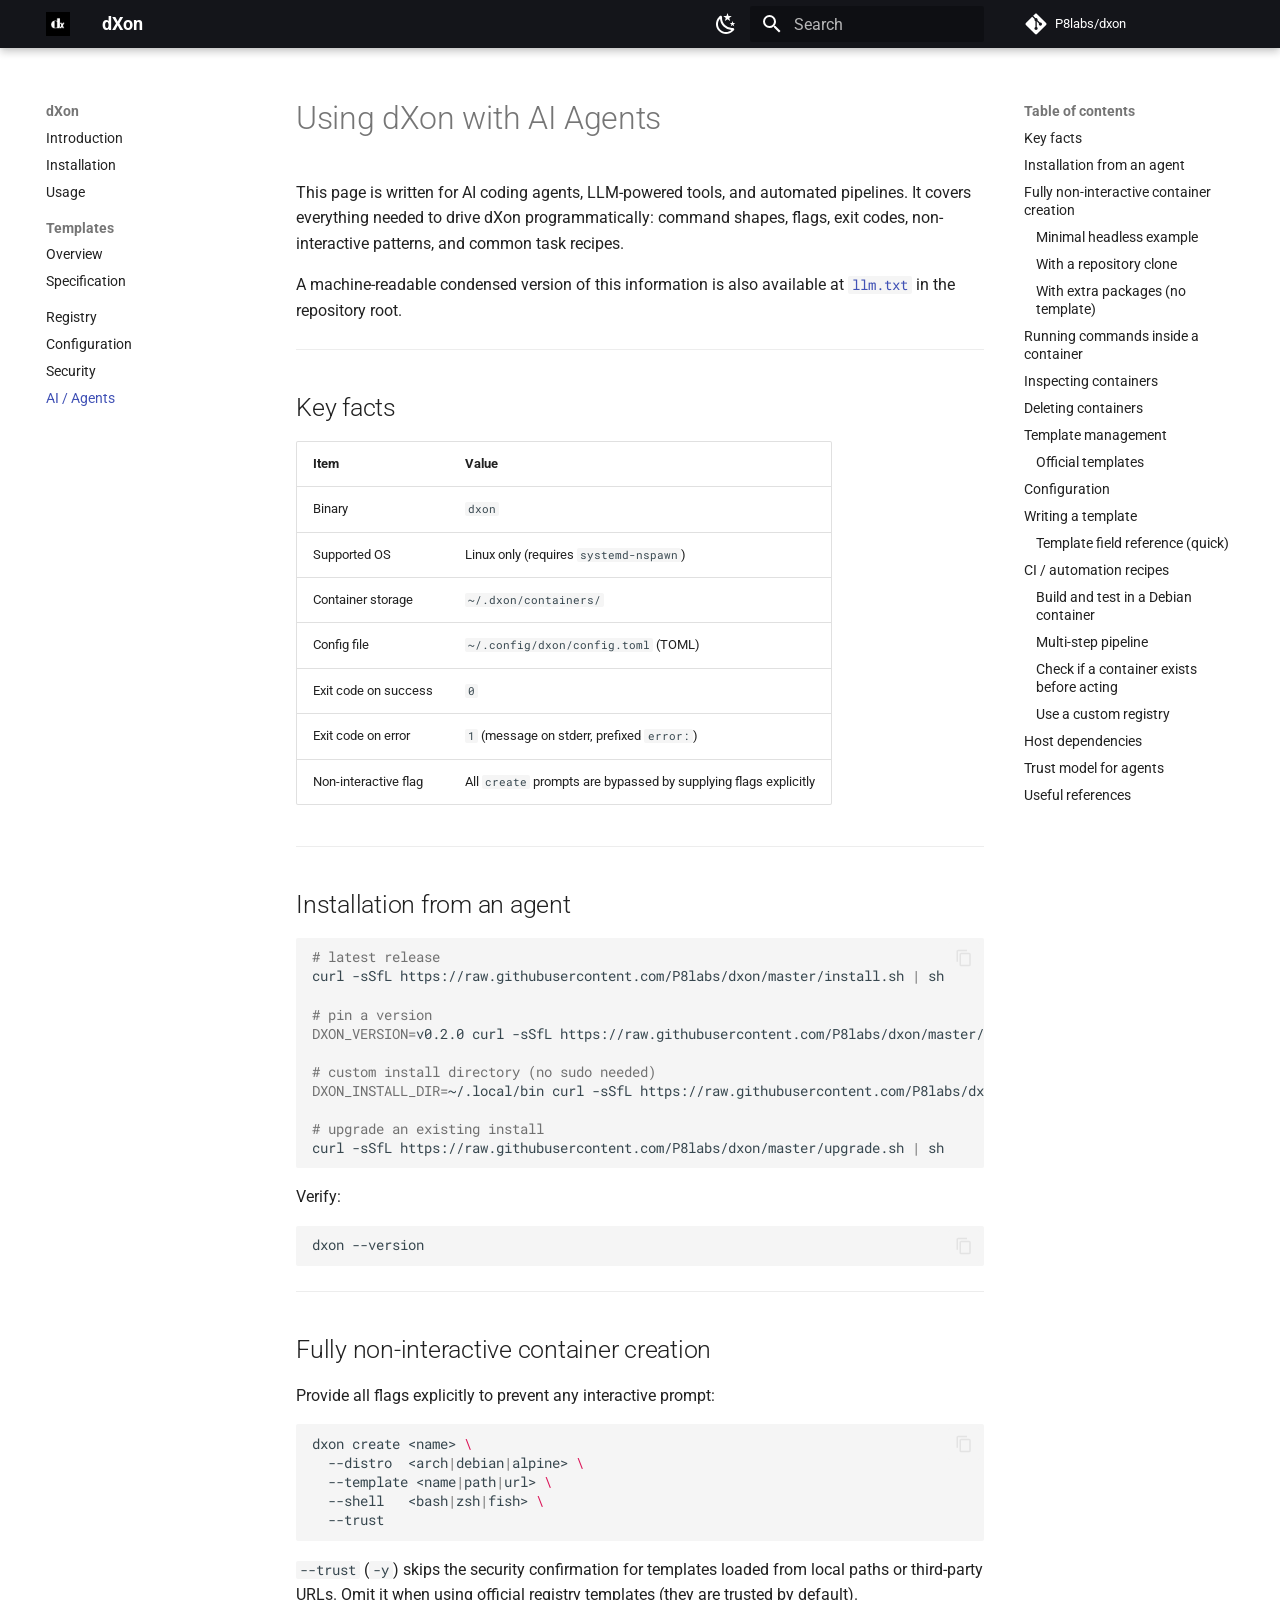
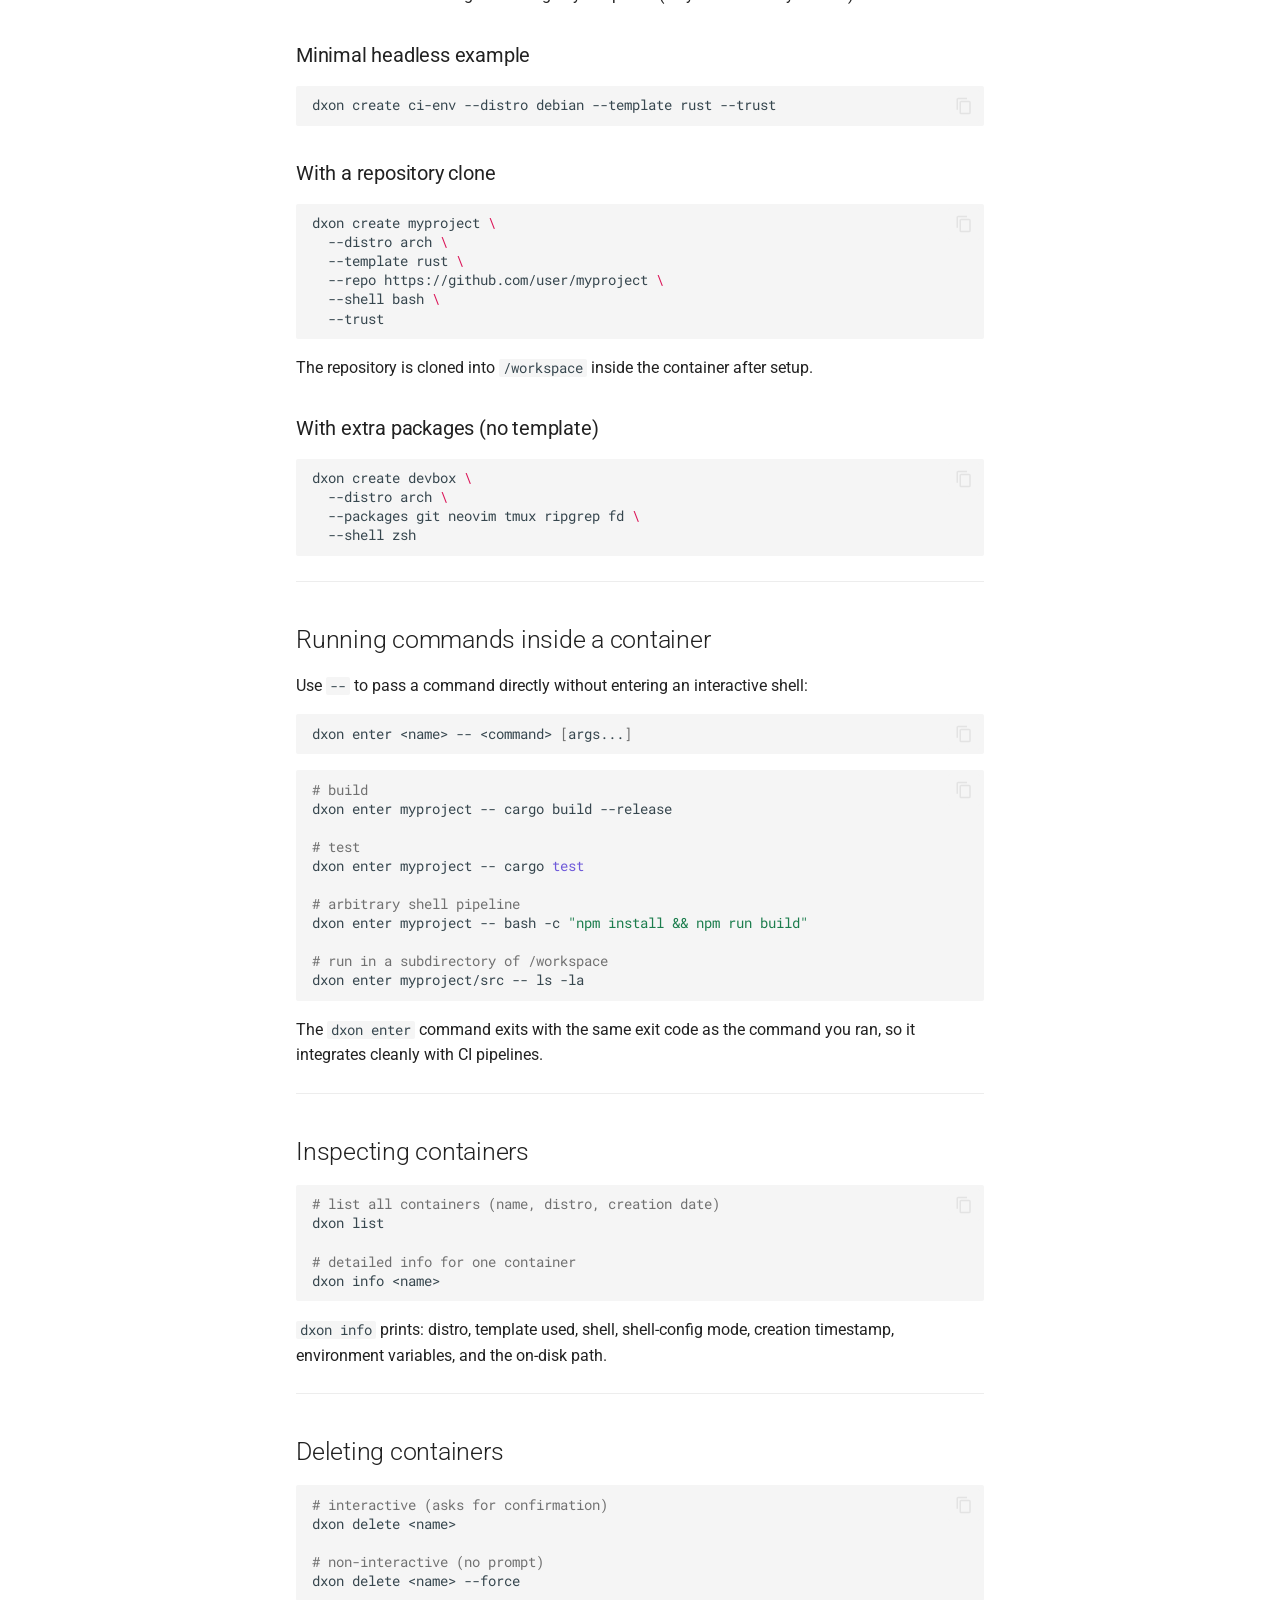
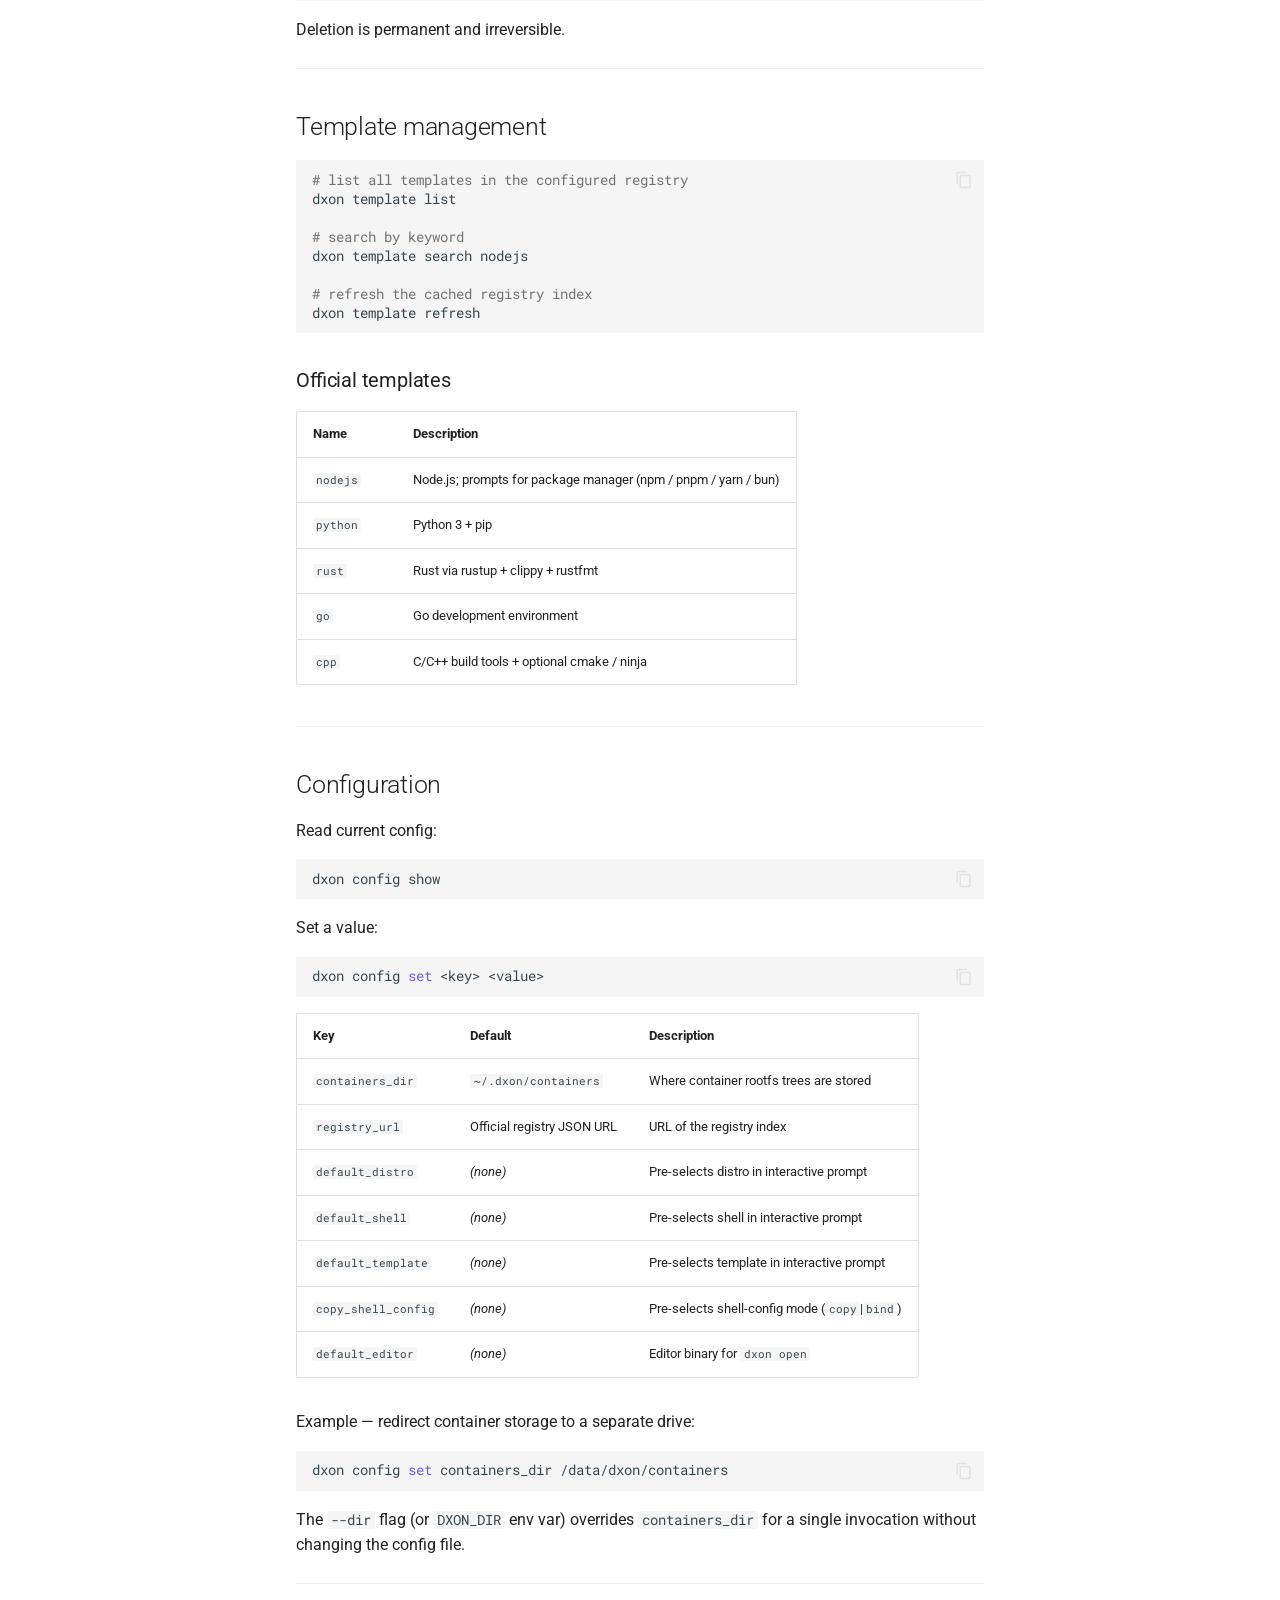
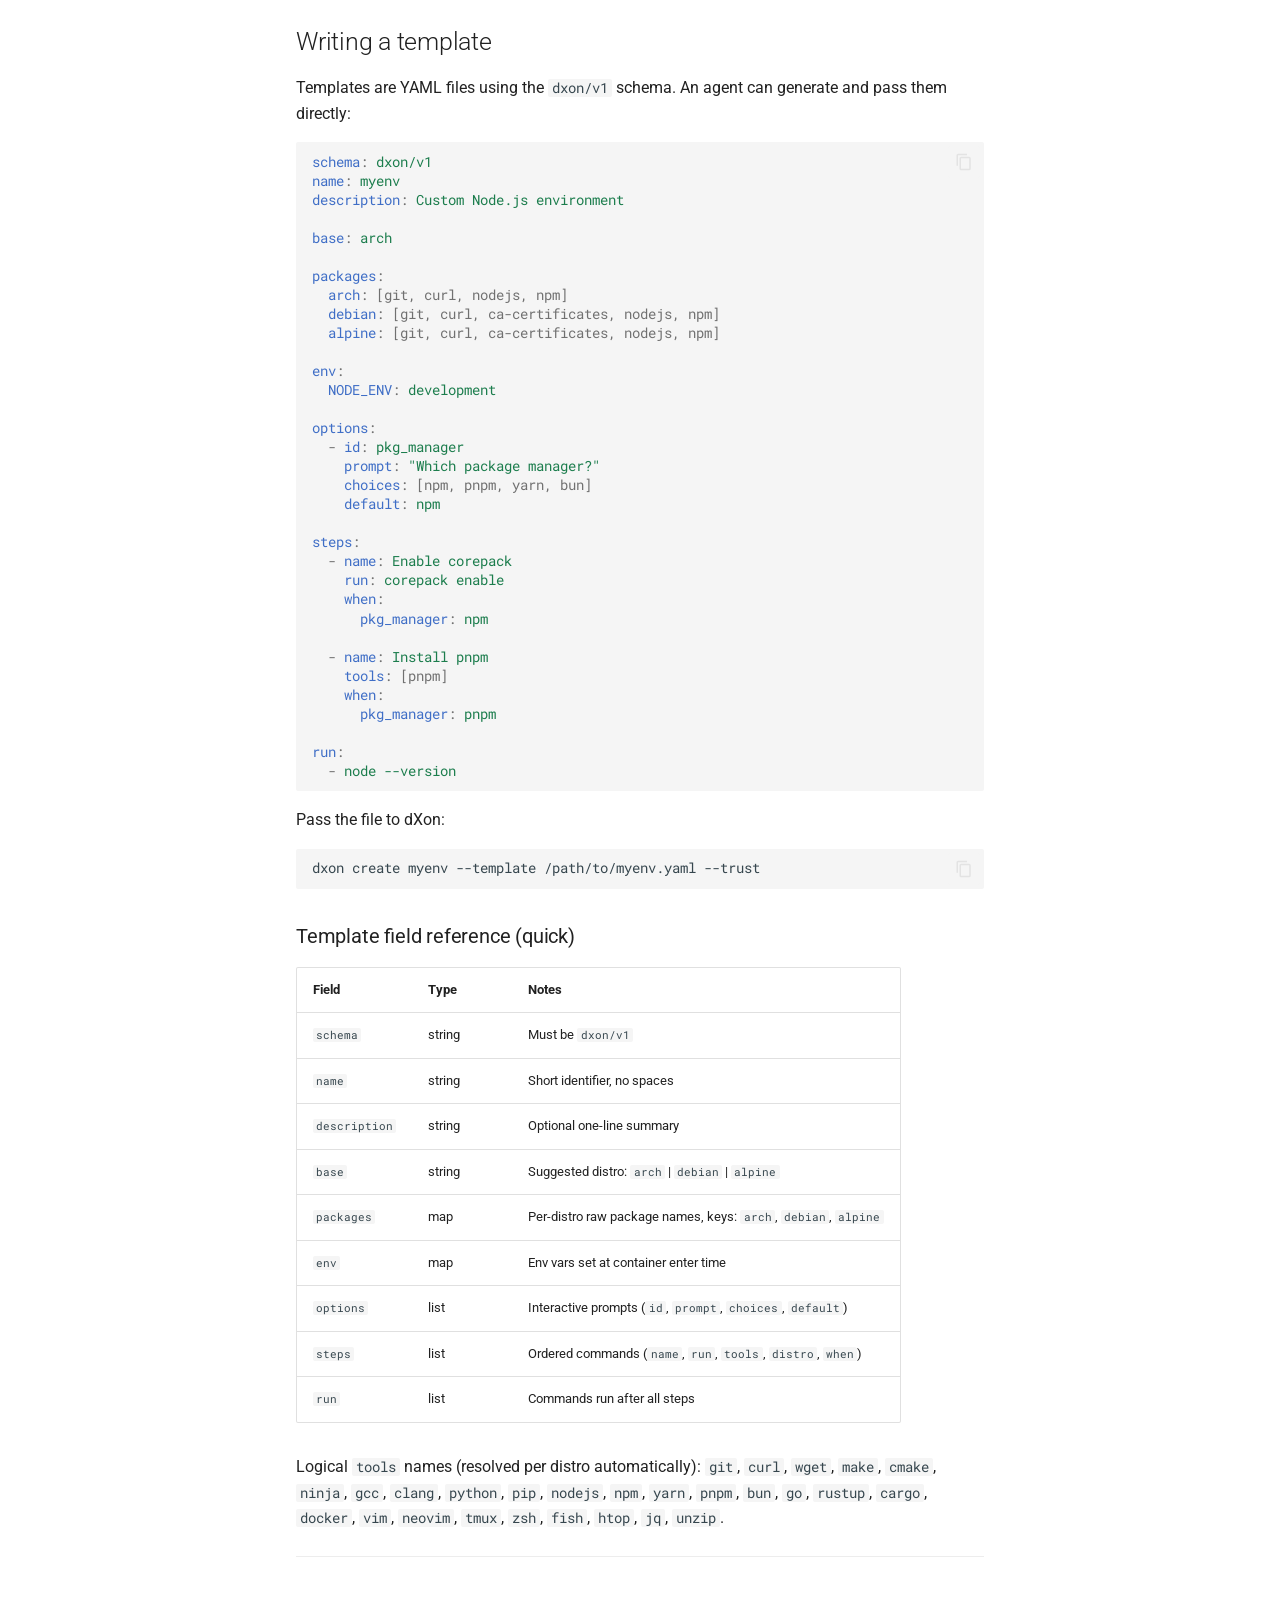
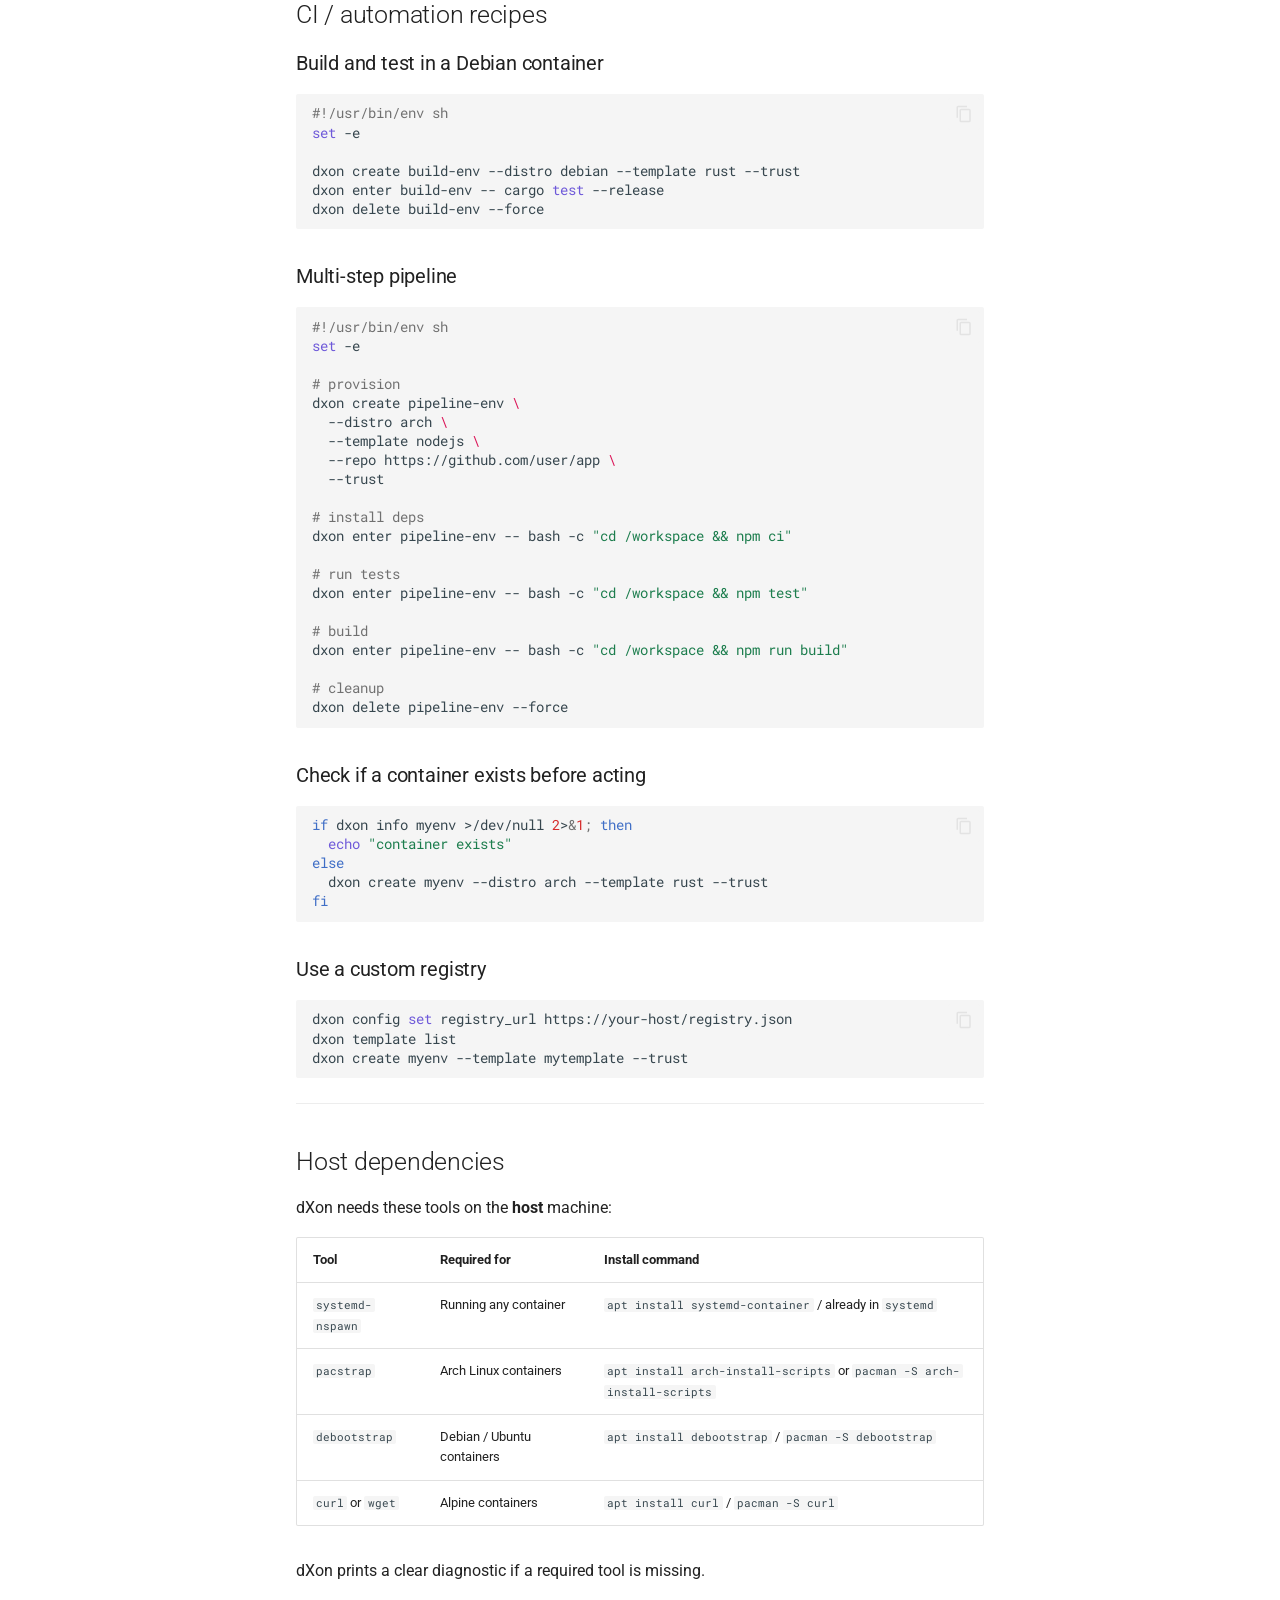
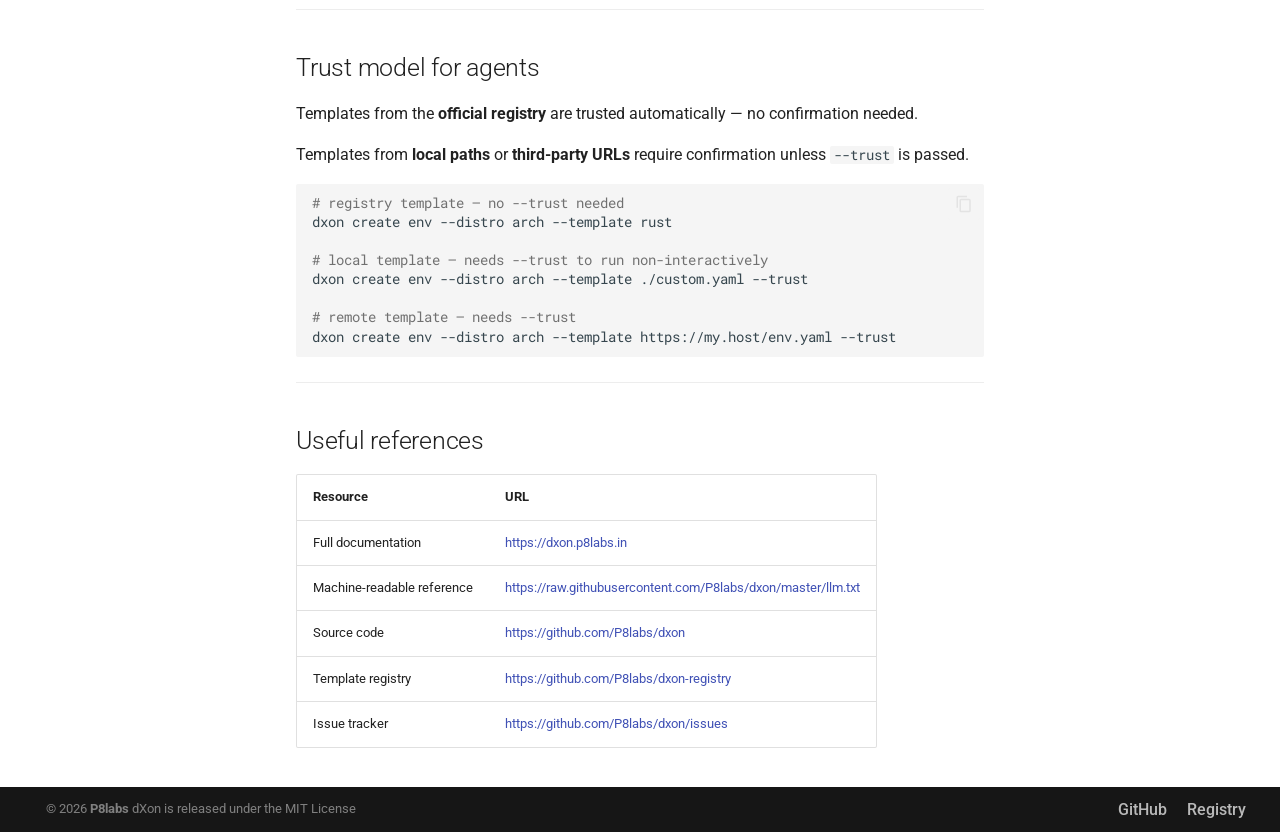
==== commit 5b4aac1d: "Deployed 3419d01 with MkDocs version: 1.6.0" ====
--- a/ai/index.html
+++ b/ai/index.html
@@ -10,7 +10,7 @@
       
       
       
-        <link rel="canonical" href="https://p8labs.github.io/dxon/ai/">
+        <link rel="canonical" href="https://dxon.p8labs.in/ai/">
       
       
         <link rel="prev" href="../security/">
@@ -21,7 +21,7 @@
       
       
       <link rel="icon" href="../assets/images/dxon.png">
-      <meta name="generator" content="mkdocs-1.6.0, mkdocs-material-9.7.4">
+      <meta name="generator" content="mkdocs-1.6.0, mkdocs-material-9.7.6">
     
     
       
@@ -1423,7 +1423,7 @@
 <a id="__codelineno-14-5" name="__codelineno-14-5" href="#__codelineno-14-5"></a><span class="nt">base</span><span class="p">:</span><span class="w"> </span><span class="l l-Scalar l-Scalar-Plain">arch</span>
 <a id="__codelineno-14-6" name="__codelineno-14-6" href="#__codelineno-14-6"></a>
 <a id="__codelineno-14-7" name="__codelineno-14-7" href="#__codelineno-14-7"></a><span class="nt">packages</span><span class="p">:</span>
-<a id="__codelineno-14-8" name="__codelineno-14-8" href="#__codelineno-14-8"></a><span class="w">  </span><span class="nt">arch</span><span class="p">:</span><span class="w">   </span><span class="p p-Indicator">[</span><span class="nv">git</span><span class="p p-Indicator">,</span><span class="w"> </span><span class="nv">curl</span><span class="p p-Indicator">,</span><span class="w"> </span><span class="nv">nodejs</span><span class="p p-Indicator">,</span><span class="w"> </span><span class="nv">npm</span><span class="p p-Indicator">]</span>
+<a id="__codelineno-14-8" name="__codelineno-14-8" href="#__codelineno-14-8"></a><span class="w">  </span><span class="nt">arch</span><span class="p">:</span><span class="w"> </span><span class="p p-Indicator">[</span><span class="nv">git</span><span class="p p-Indicator">,</span><span class="w"> </span><span class="nv">curl</span><span class="p p-Indicator">,</span><span class="w"> </span><span class="nv">nodejs</span><span class="p p-Indicator">,</span><span class="w"> </span><span class="nv">npm</span><span class="p p-Indicator">]</span>
 <a id="__codelineno-14-9" name="__codelineno-14-9" href="#__codelineno-14-9"></a><span class="w">  </span><span class="nt">debian</span><span class="p">:</span><span class="w"> </span><span class="p p-Indicator">[</span><span class="nv">git</span><span class="p p-Indicator">,</span><span class="w"> </span><span class="nv">curl</span><span class="p p-Indicator">,</span><span class="w"> </span><span class="nv">ca-certificates</span><span class="p p-Indicator">,</span><span class="w"> </span><span class="nv">nodejs</span><span class="p p-Indicator">,</span><span class="w"> </span><span class="nv">npm</span><span class="p p-Indicator">]</span>
 <a id="__codelineno-14-10" name="__codelineno-14-10" href="#__codelineno-14-10"></a><span class="w">  </span><span class="nt">alpine</span><span class="p">:</span><span class="w"> </span><span class="p p-Indicator">[</span><span class="nv">git</span><span class="p p-Indicator">,</span><span class="w"> </span><span class="nv">curl</span><span class="p p-Indicator">,</span><span class="w"> </span><span class="nv">ca-certificates</span><span class="p p-Indicator">,</span><span class="w"> </span><span class="nv">nodejs</span><span class="p p-Indicator">,</span><span class="w"> </span><span class="nv">npm</span><span class="p p-Indicator">]</span>
 <a id="__codelineno-14-11" name="__codelineno-14-11" href="#__codelineno-14-11"></a>
@@ -1620,7 +1620,7 @@
 <tbody>
 <tr>
 <td>Full documentation</td>
-<td><a href="https://p8labs.github.io/dxon">https://p8labs.github.io/dxon</a></td>
+<td><a href="https://dxon.p8labs.in">https://dxon.p8labs.in</a></td>
 </tr>
 <tr>
 <td>Machine-readable reference</td>
